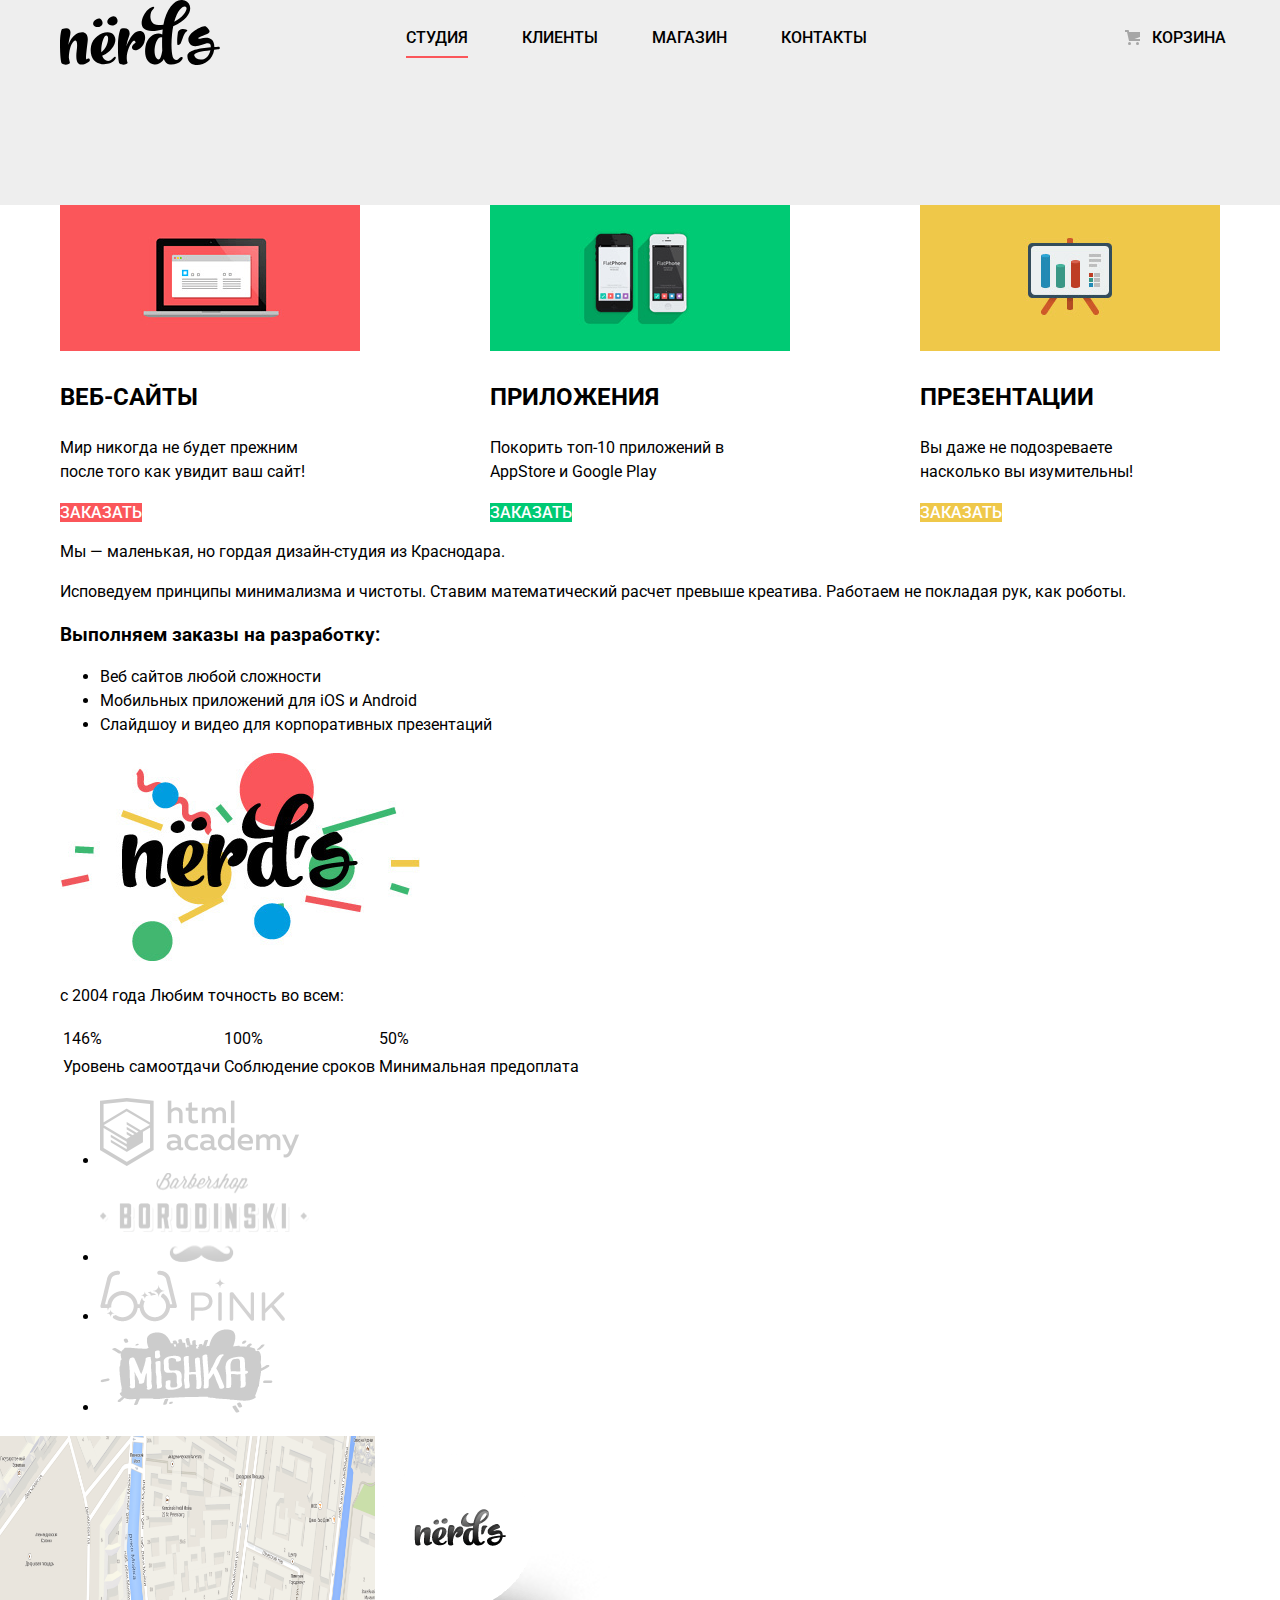
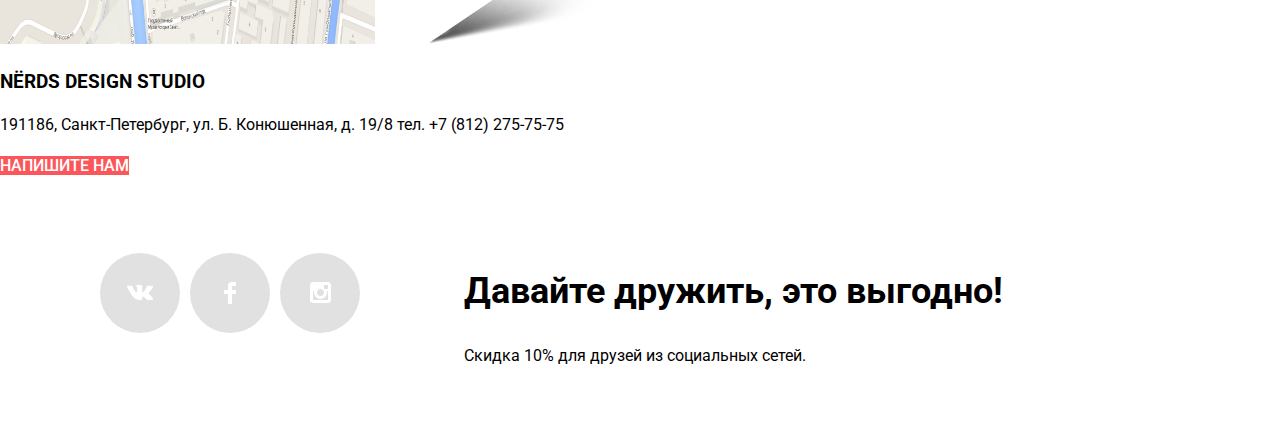
==== index.html @ 27fc9006 "Личный проект: начинаем строить сетку на флексах" ====
<!DOCTYPE html>
<html lang="ru">
  <head>
    <meta charset="utf-8">
    <title>Нёрдс</title>
    <link href="https://fonts.googleapis.com/css?family=Roboto:100,100i,300,300i,400,400i,500,500i,700,700i,900,900i&display=swap&subset=cyrillic" rel="stylesheet">
    <link href="css/style.css" rel="stylesheet" >
  </head>
<body>
  	<header class="main-header">
  		<div class="container">
  		<nav class="main-navigation">
  			<a class="main-header-logo">
  				<img src="img/nerds-logo.svg" width="160" height="65" alt="Дизайн-студия Нёрдс">
  			</a>
  		    <ul class="site-navigation">
  				<li class="menu-item active"><a href="">Студия</a></li>
  				<li class="menu-item"><a href="">Клиенты</a></li>
  				<li class="menu-item"><a href="catalog.html">Магазин</a></li>
  				<li class="menu-item"><a href="">Контакты</a></li>
  			</ul>
  			<ul class="user-navigation">
  				<li>
  					<a class="basket-button" href="">Корзина</a>
  				</li>
  			</ul>
   		</nav>
   	</div>
   		<h1 class="visually-hidden">Дизайн-студия Нёрдс</h1>
   		<div class="container">
  		<section class="slider">
        <h2 class="visually-hidden">Превью продуктов компании</h2>
        <input class="visually-hidden" type="radio" id="product-1" name="toggle" checked>
        <input class="visually-hidden" type="radio" id="product-2" name="toggle">
        <input class="visually-hidden" type="radio" id="product-3" name="toggle">
        <div class="slider-controls">
          <label class="slider-controls-item slider-controls-item--1" for="product-1">Первый</label>
          <label class="slider-controls-item slider-controls-item--2" for="product-2">Второй</label>
          <label class="slider-controls-item slider-controls-item--3" for="product-3">Третий</label>
  		<ul class="slider-list">
   			<li class="slider-item">
   				<h3>Долго, дорого,<br>скрупулезно.</h3>
   				<p>Математически выверенный дизайн<br>для вашего сайта или мобильного приложения.</p>
   				<a class="button-slider" href="#">Узнать больше</a>
   			</li>
   			<li class="slider-item">
   				<h3>Любим математику как никто другой</h3>
   				<p>Никакого креатива, только математические формули для расчета идеальных пропорций.</p>
   				<a class="button-slider" href="#">Узнать больше</a>
   			</li>
   			<li class="slider-item">
   				<h3>Только ночь,<br>только хардкор</h3>
   				<p>Работать днем, как все? Мы против этого.<br> Ближе к полуночи работа только начинается.</p>
   				<a class="button-slider" href="#">Узнать больше</a>
   			</li>
   		</ul>
   	</div>
   </section>
</div>
  	</header>
  	<main>
  	<div class="container">	
    <section class="product">
    	<h2 class="visually-hidden"> Список товаров</h2>
    <ul class="product-list">
          <li class="product">
          	<a href="">
                <img src="img/illustration-1.png" width="300" height="146" alt="Веб-Сайты">
            </a>
            <h3>Веб-Сайты</h3>
            <p>Мир никогда не будет прежним<br>после того как увидит ваш сайт!</p>
   			<a class="button web-site" href="#">Заказать</a>
          </li>
             <li class="product">
             <a href="">
                <img src="img/illustration-2.png" width="300" height="146" alt="Приложения">
            </a>
            <h3>Приложения</h3>
            <p>Покорить топ-10 приложений в<br>AppStore и Google Play</p>
   			<a class="button app" href="#">Заказать</a>
          </li>
          <li class="product">
          	<a href="">
                <img src="img/illustration-3.png" width="300" height="146" alt="Презентации">
            </a>
            <h3>Презентации</h3>
            <p>Вы даже не подозреваете<br>насколько вы изумительны!</p>
   			<a class="button presentation" href="#">Заказать</a>
          </li>
      </ul>
    </section>
</div>
    <div class="container">
    <section>
    	<h2 class="visually-hidden">Информация про фирму</h2>
    		<p>Мы — маленькая, но гордая дизайн-студия из Краснодара.</p>
    		<p>Исповедуем принципы минимализма и чистоты. Ставим математический расчет превыше креатива. Работаем не покладая рук, как роботы.</p>
            <h3>Выполняем заказы на разработку:</h3>
            <ul>
            	<li>Веб сайтов любой сложности</li>
            	<li>Мобильных приложений для iOS и Android</li>
            	<li>Слайдшоу и видео для корпоративных презентаций</li>
            </ul>
    		<img src="img/nerds-illustration.jpg" width="360" height="208" alt="nerds-illustration">
    		<p>с 2004 года Любим точность во всем:</p>
    		<table>
    			<tr>
    				<td>146%</td>
    				<td>100%</td>
    				<td>50%</td>
    			</tr>
    			<tr>
    				<td>Уровень самоотдачи</td>
    				<td>Соблюдение  сроков</td>
    				<td>Минимальная предоплата</td>
    			</tr>
    		</table>
    </section>
</div>
<div class="container">
    <section>
    	<h2 class="visually-hidden">Партнеры</h2>
    	<ul>
    		<li><img src="img/logo-1.png" width="199" height="68" alt="htmlacademy"></li>
    		<li><img src="img/logo-2.png" width="209" height="90" alt="borodinski"></li>
    		<li><img src="img/logo-3.png" width="185" height="52" alt="pink"></li>
    		<li><img src="img/logo-4.png" width="173" height="84" alt="mishka"></li>
    	</ul>
    </section>
</div>
<div>
    <section>
    	<h2 class="visually-hidden">Адрес расположения фирмы</h2>
    	<img src="img/map.png" width="375" height="208" alt="map">
    	<span><img src="img/map-marker.png" width="231" height="190" alt="map-marker"></span>
   			<h3>NЁRDS DESIGN STUDIO</h3>
   			<p class="contacts">
   			191186, Санкт-Петербург,  ул. Б. Конюшенная, д. 19/8  
   			тел. +7 (812) 275-75-75
   		</p>
   		<a class="button" href="#">Напишите нам</a>
    </section>
    </div>	
  </main>
  	<footer class="main-footer container">
  		<div class="footer-social">
        <ul>
          <li><a class="social-button" href="#"><span class="visually-hidden">Наша група ВК</span>
          	<svg xmlns="http://www.w3.org/2000/svg" width="26" height="15" viewBox="0 0 26 15"><path fill="#FFF" d="M16.138 11.51c.956-.309 2.18 2.04 3.483 2.939.978.681 1.727.534 1.727.534l3.473-.05s1.815-.112.957-1.554c-.071-.12-.503-1.069-2.585-3.022-2.177-2.043-1.882-1.712.739-5.244 1.597-2.153 2.236-3.468 2.036-4.028-.192-.539-1.365-.399-1.365-.399L20.69.713c-.381.001-.704.119-.851.515-.003.004-.621 1.666-1.445 3.079-1.741 2.989-2.436 3.148-2.724 2.961-.661-.433-.494-1.737-.494-2.664 0-2.897.432-4.105-.846-4.417-.427-.104-.739-.172-1.828-.182-1.392-.021-2.574 0-3.244.329-.445.223-.786.712-.579.74.26.035.843.16 1.155.586.401.552.389 1.789.389 1.789s.229 3.411-.54 3.834c-.528.29-1.25-.302-2.803-3.016-.793-1.388-1.392-2.922-1.392-2.922s-.116-.285-.326-.441c-.25-.185-.6-.244-.6-.244L.848.684S.29.7.085.946c-.182.218-.015.668-.015.668s2.909 6.881 6.203 10.347c3.02 3.182 6.452 2.971 6.452 2.971h1.555s.469-.054.709-.312c.224-.24.214-.691.214-.691s-.031-2.109.935-2.419z"/></svg>
          </a></li>
          <li><a class="social-button" href="#"><span class="visually-hidden">Наша група Facebook</span>
          	<svg xmlns="http://www.w3.org/2000/svg" width="12" height="22" viewBox="0 0 12 22"><path fill="#FFF" d="M12 4V0H8a4 4 0 0 0-4 4v4H0v4h4v10h4V12h4V8H8V4h4z"/></svg>
          </a></li>
          <li><a class="social-button" href="#"><span class="visually-hidden">Наш Инстаграм</span>
          	<svg xmlns="http://www.w3.org/2000/svg" width="21" height="21" viewBox="0 0 21 21"><path fill="#FFF" d="M18 0H3C1.35 0 0 1.35 0 3v15c0 1.65 1.35 3 3 3h15c1.65 0 3-1.35 3-3V3c0-1.65-1.35-3-3-3zm-7.5 7c1.93 0 3.5 1.57 3.5 3.5S12.43 14 10.5 14 7 12.43 7 10.5 8.57 7 10.5 7zM18 18H3V9h1.181A6.504 6.504 0 0 0 4 10.5a6.5 6.5 0 1 0 13 0 6.45 6.45 0 0 0-.181-1.5H18v9zm0-11h-4V3h4v4z"/></svg>
          </a></li>
        </ul>
    </div>
      <div class="social-text">
      <p class="footer-slogan">Давайте дружить, это выгодно!</p>
      <p class="footer-discount">Скидка 10% для друзей из социальных сетей.</p>
  </div>
    </footer>
    <section class="modal">
   		<h2>Напишите нам</h2>
   		<form action="https://echo.htmlacademy.ru" method="post"> 
   			<p>
   		  <label for="user-name">Ваше Имя:</label>
          <input id="user-name" type="text" name="Имя" placeholder="Имя и Фамилия">
   			</p>
   			<p>
   		  <label for="user-email">Ваш e-mail:</label>
          <input id="user-email" type="email" name="email" placeholder="email@example.com">
   			</p>
   			<p>
   			<label for="message">Текст письма:</label>
          <textarea  rows="4" cols="40" id="message" name="message" placeholder="В свободной форме"></textarea>
   			</p>
   			<button class="button" type="submit">Отправить</button>
   		</form>
   	</section>
  </body>
</html>
---- css/style.css ----
body {
	margin: 0;
	padding: 0;

	font-family: 'Roboto',Arial, sans-serif;
	font-size: 16px;
	line-height: 24px;
	font-weight: 400;
	color: #000000;

	background-color: #ffffff;
}

a {
	text-decoration: none;
}
.container {
	width: 1160px;
	margin: 0 auto;
	box-sizing: border-box;
}
.visually-hidden {
	position: absolute;
	width: 1px;
	height: 1px;
	clip: rect(0, 0, 0, 0);
}
.main-header {
	font-size: 16px;
	line-height: 30px;
	color: #000000;
	background-color: #eeeeee;
}
.slider {
	position: relative;

	background-color: #eeeeee;
}
.slider-list {
	margin: 0;
	padding: 0;

	list-style: none;
}
.slider-item {
	display: none;
	padding: 78px 0 80px 0;
}
.slider-item:nth-child(1) {
  background-image: url("../img/slide1.png");
  background-repeat: no-repeat;
  background-position: 93% 18px;
}

.slider-item:nth-child(2) {
  background-image: url("../img/slide2.png");
  background-repeat: no-repeat;
  background-position: 100% 0;
}

.slider-item:nth-child(3) {
  background-image: url("../img/slide3.png");
  background-repeat: no-repeat;
  background-position: 100% 20px;
}
#product-1:checked ~ .slider-list .slider-item:nth-child(1) {
  display: block;
}

#product-2:checked ~ .slider-list .slider-item:nth-child(2) {
  display: block;
}

#product-3:checked ~ .slider-list .slider-item:nth-child(3) {
  display: block;
}

#product-1:checked ~ .slider-controls .slider-controls-item--1::before,
#product-2:checked ~ .slider-controls .slider-controls-item--2::before,
#product-3:checked ~ .slider-controls .slider-controls-item--3::before {
  content: "";
  position: absolute;
  left: 50%;
  top: 50%;
  z-index: 2;
  width: 4px;
  height: 4px;
  margin: -4px;
  background-color: inherit;
  border: 2px solid #c1c1c1;
  border-radius: 50%;
}
.slider-item h3 {
	max-width: 600px;
	margin: 0;
	margin-bottom: 27px;

	font-size: 55px;
	line-height: 55px;
	font-weight: 500;
}
.slider-item p {
	max-width: 430px;
	margin: 0;
	margin-bottom: 38px;
}


.main-header-logo img:hover {
  opacity: 0.7;
}
.main-header-logo img:active {
  opacity: 0.5;
}


.main-navigation {
	display: flex;
	justify-content: space-between;
	align-items: center;
	font-size: 16px;
	line-height: 30px;
	width: 1166px;
	color: #000000;
}
.menu-item {
	display: inline-block;
	position: relative;
    margin-right: 50px;
}

.active::before {
  content: "";
  position: absolute;
  background: #fb565a;
  height: 2px;
  width: 100%;
  bottom: -5px;
}

.site-navigation,
.user-navigation {
	margin: 0;
	padding: 0;
	list-style: none;
}
.site-navigation a,
.user-navigation a {
	font-weight: 500;
	text-transform: uppercase;
	color: #000000;
}
.site-navigation a:hover,
.user-navigation a:hover {
	font-weight: 500;
	color: #fb565a;
}
.site-navigation a:active,
.user-navigation a:active {
	color: #bdbdbd;
}
.site-navigation a:focus,
.user-navigation a:focus {
	font-weight: 500;
	color: #bdbdbd;
}
.product-list {
	list-style: none;
}
.product h3 {
	font-size: 24px;
	line-height: 30px;
	text-transform: uppercase;
}
.button {
	font-size: 16px;
	line-height: 18px;
	font-weight: 500;
	text-align: center;
	color: #ffffff;
	vertical-align: middle;
	text-transform: uppercase;

	background-color: #fb565a;
	border: none;
}
.button-slider {
	display: block;
	width: 240px;
	padding: 13px 0;

	font-size: 16px;
	line-height: 18px;
	color: #ffffff;
	text-transform: uppercase;
	text-align: center;
	text-decoration: none;

	background-color: #fb565a;
	border-radius: 3px;
	border: none;
}
.button-slider:hover,
.button-slider:focus {
	background-color: #e74246;
}
.button-slider:active {
	color: rgba(255, 255, 0.3);

	background-color: #d7373b;
	box-shadow: 0 3px rgba(0 , 0, 0, 0.1) inset;
}
.slider-controls {
	position: absolute;
	left: 50%;
	bottom: 104px;
	z-index: 100;

	width: 160px;
	height: 18px;

	text-align: center;
	font-size: 0;
	transform: translateX(-50%);
}
.slider-controls i {
	position: relative;

	display: inline-block;
	width: 18px;
	height: 18px;
	padding: 8px;

	border-radius: 50%;
	cursor: pointer;

}
.slider-controls i::after {
	content: "";
	position: absolute;
	top: 8px;
	left: 8px;
	z-index: 1;

	width: 18px;
	height: 18px;

	background: #ffffff;

	border-radius: 50%;
}
.slider-controls .active-1::before {
	content: "";

	position: absolute;
	left: 50%;
	top: 50%;
	z-index: 2;

	width: 4px;
	height: 4px;
	margin: -4px;

	background-color: inherit;
	border: 2px solid #c1c1c1;
	border-radius: 50%;
}
.app {
	background-color: #00ca74;
}
.presentation {
	background-color: #efc84a;
}
.web-site:hover {
	background-color: #e74246;
}
.app:hover {
	background-color: #00bc6c;
}
.presentation:hover {
	background-color: #eab534;
}
.web-site:active {
	color: #df6b6d;
	background-color: #d7373b;
}
.app:active {
	color: #44b77f;
	background-color: #00aa62;
}
.presentation:active {
	color: #edc47f;
	background-color: #e5a722;
}

.main-footer {
	background-color: #ffffff;
}
.footer-social ul {
	list-style: none;
}
.footer-slogan {
	font-size: 36px;
	line-height: 36px;
	font-weight: 700;
}
.footer-discount {
	font-size: 16px;
	line-height: 22px;
	font-weight: 400;
}
.modal {
	display: none;
}
.shop-patterns {
	font-size: 55px;
	line-height: 55px;
	font-weight: 500;
	padding-top: 80px;
	padding-bottom: 115px;
	margin: 0;
	text-align: center;
	background-color: #eeeeee;
}
.show {
	font-size: 16px;
	line-height: 18px;
	font-weight: 500;
	text-align: center;
	color: #000000;
	vertical-align: middle;
	text-transform: uppercase;
	outline: none;

	background-color: #eeeeee;
	border: none;
}
.show:hover {
	background-color: #dfdfdf;
}
.show:active {
	color: #b2b2b2;
	background-color: #d5d5d5;
}
.catalog-columns fieldset {
	border:none;
}
.filter-product legend {
	font-size: 16px;
	line-height: 20px;
	font-weight: 400;
}
.catalog-columns ul {
	list-style: none;
}
.filter-item legend  {
	font-size: 18px;
	line-height: 30px;
	font-weight: 700;
	text-transform: uppercase;
}

.form-label {
	color: #283136;
}

.filter-input:disabled + label {
	color: #e9eaea;

	opacity: 2;
}
.filter-item {
	margin: 0;
	padding: 0;

	border: none;
}
.range-filter {
	width: 260px;
	margin-top: 49px;
}
.range-controls {
	position: relative;

	height: 41px;
	margin-bottom: 15px;
	padding-top: 39px;
	padding-right: 20px;
	padding-left: 20px;

	background-color: #f1f1f1;

	border-radius: 5px;
}
.range-controls .scale {
	height: 2px;

	background: #d7dcde;
}
.range-controls .bar {
	width: 70%;
	height: 2px;

	background: #00ca74;
}
.range-controls .toggle {
	position: absolute;
	top: 31px;
	left: 0;

	width: 4px;
	height: 4px;
	padding: 0;

	border: 8px solid #ffffff;
	background-color: #ababab;
	box-shadow: 0 2px 1px 0 #cfcfcf;
	border-radius: 50%;
	cursor: pointer;
}
.range-controls .toggle-min {
	left: 18px;
}
.range-controls .toggle-max {
	left: 160px;
}

.price-controls label {
	display: inline-block;
	width: 50%;
	font-size: 16px;
	text-transform: uppercase;
}
.price-controls input {
	width: 60px;
	padding: 8px 10px;
	margin-left: 10px;

	font-family: Roboto, Arial, sans-serif;
	font-size: 16px;
	text-align: center;
	color: #283136;

	border: none;
	border-radius: 5px;
	background: #f1f1f1;
}
.max-price {
	text-align: right;
}
.catalog-list {
	list-style: none;
}
.catalog-item h3 {
	font-size: 18px;
	line-height: 30px;
	font-weight: 700;
	text-transform: uppercase;
}
.catalog-item p {
	font-size: 16px;
	line-height: 18px;
	color: #666666;
	font-weight: 400;
}
.catalog-item-link {
	color: #000000;
}
.catalog-item-link:hover {
	color: #fb565a;
}
.catalog-item-link:active {
	color: #cacaca;
}
.filter-label {
	font-size: 16px;
	line-height: 22px;
	font-weight: 400;
}



.main-header {
	padding-bottom: 130px;
}

.product-list  {
	display: flex;
	justify-content: space-between;
	margin: 0;
	padding: 0;
	list-style: none;
}
.main-footer {
	display: flex;
	padding: 60px 0;
}
.social-text {
	width: 555px;
	margin: 0;
}
.social-button {
	display: flex;
	align-items: center;
	justify-content: center;
	width: 80px;
	height: 80px;

	background-color: #e1e1e1;
	border-radius: 50%;
}
.social-button:hover {
	background-color: #e74246;
}
.social-button:active path{
	fill: #e37376;

	background-color: #d7373b;
}
.footer-social {
	width: 265px;
	margin:0;
	margin-right: 139px;
}
.footer-social ul {
	display: flex;
	flex-wrap: wrap;
	justify-content: space-between;
	width: 260px;
	height: 80px;
    list-style: none;
}

.catalog {
	width: 775px;
	margin-left: auto;

}

.catalog-columns {
	display: flex;
	justify-content: space-between;
}

.catalog-item {
   width:368px;
   margin-bottom: 20px;
   margin-right: 20px;
}

.catalog-list {
	display: flex;
	flex-wrap: wrap;
	padding: 0;
	margin: 0;

	list-style: none;
}
.catalog-item:nth-child(2n) {
	margin-right: 0;
}
.pagination-list {
	display: flex;
	padding: 0;
	margin: 0;
	margin-bottom: 25px;

	list-style: none;
}
.sort {
	display: flex;
	padding: 0;
	margin: 0;
	
	list-style: none;
}
.user-navigation .basket-button {
	position: relative;
	padding-left: 50px;
}
.basket-button::before {
	content: "";

	position: absolute;
	top: 2px;
    left: 23px;

	width: 15px;
	height: 15px;

	background-image: url('../img/cart-icon.svg');
	background-repeat: no-repeat;
	background-position: 0 0;
}
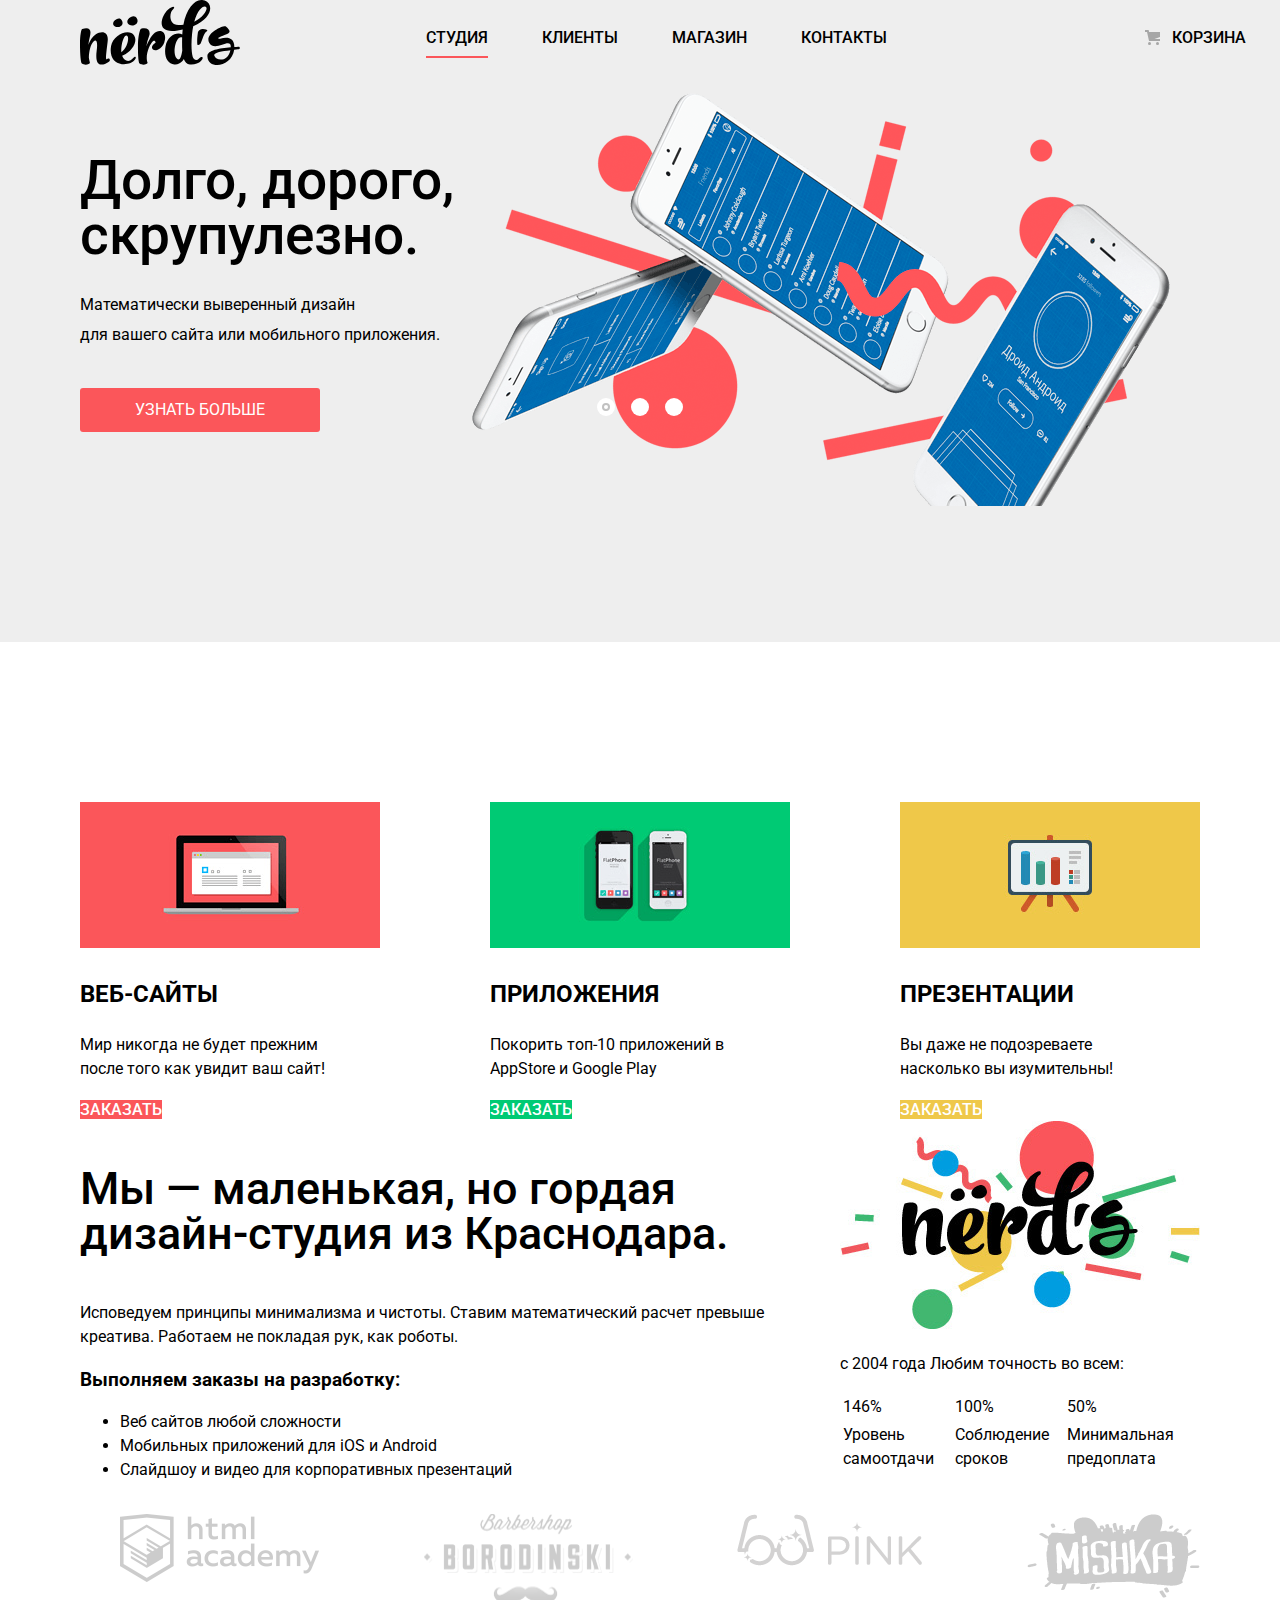
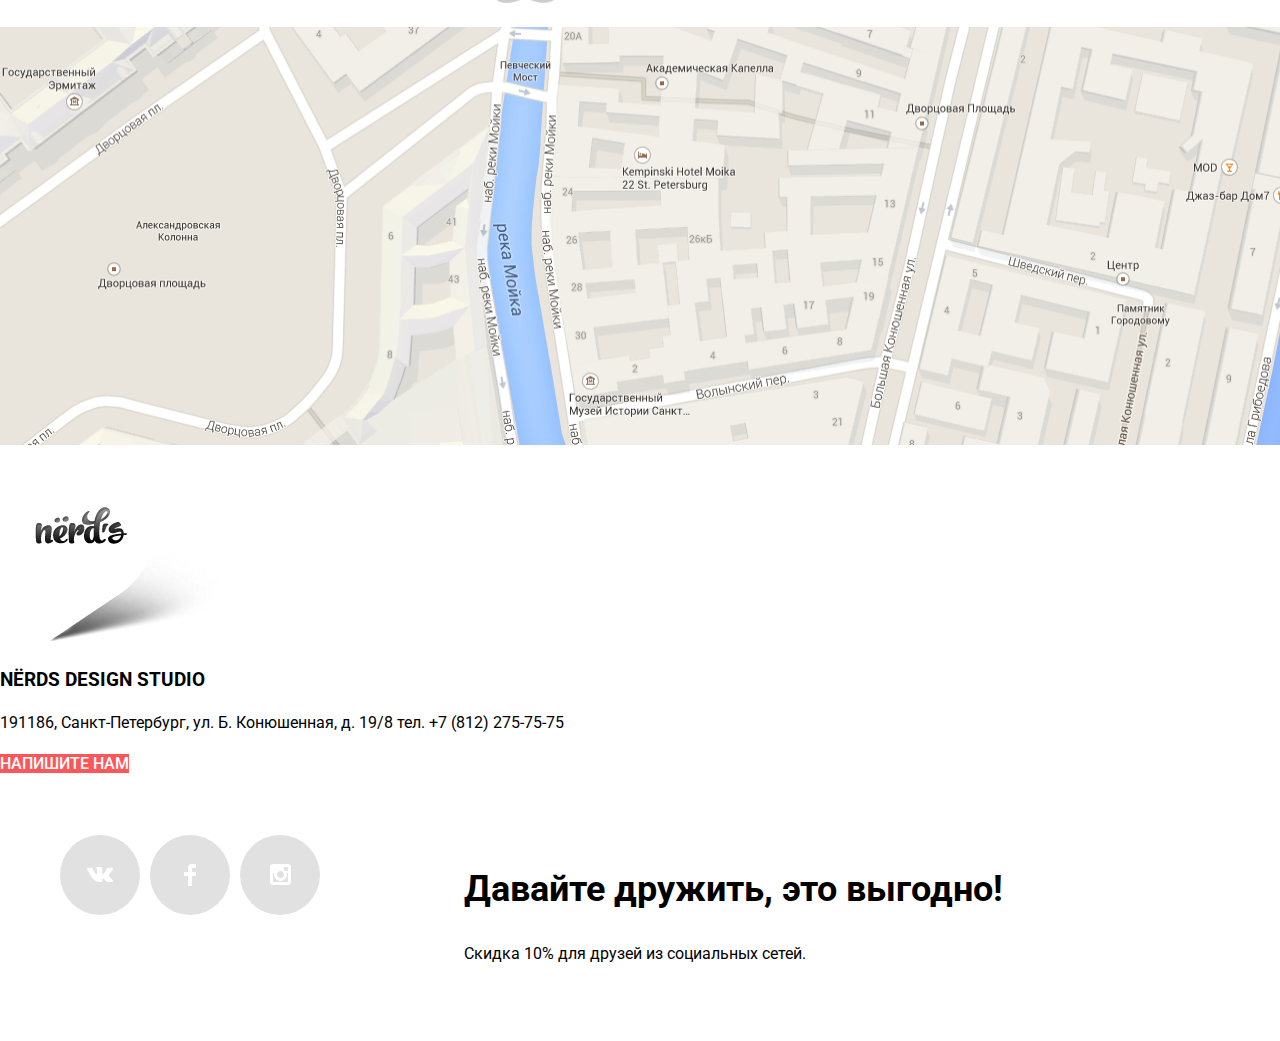
==== commit 5565cdaa: "Декоративные элементы" ====
--- a/index.html
+++ b/index.html
@@ -27,8 +27,10 @@
    		</nav>
    	</div>
    		<h1 class="visually-hidden">Дизайн-студия Нёрдс</h1>
+   	<section class="slider">
+
    		<div class="container">
-  		<section class="slider">
+   			
         <h2 class="visually-hidden">Превью продуктов компании</h2>
         <input class="visually-hidden" type="radio" id="product-1" name="toggle" checked>
         <input class="visually-hidden" type="radio" id="product-2" name="toggle">
@@ -37,6 +39,7 @@
           <label class="slider-controls-item slider-controls-item--1" for="product-1">Первый</label>
           <label class="slider-controls-item slider-controls-item--2" for="product-2">Второй</label>
           <label class="slider-controls-item slider-controls-item--3" for="product-3">Третий</label>
+      </div>
   		<ul class="slider-list">
    			<li class="slider-item">
    				<h3>Долго, дорого,<br>скрупулезно.</h3>
@@ -54,9 +57,8 @@
    				<a class="button-slider" href="#">Узнать больше</a>
    			</li>
    		</ul>
-   	</div>
-   </section>
-</div>
+   </div>
+</section>
   	</header>
   	<main>
   	<div class="container">	
@@ -69,7 +71,7 @@
             </a>
             <h3>Веб-Сайты</h3>
             <p>Мир никогда не будет прежним<br>после того как увидит ваш сайт!</p>
-   			<a class="button web-site" href="#">Заказать</a>
+   			<a class="button web-site " href="#">Заказать</a>
           </li>
              <li class="product">
              <a href="">
@@ -77,7 +79,7 @@
             </a>
             <h3>Приложения</h3>
             <p>Покорить топ-10 приложений в<br>AppStore и Google Play</p>
-   			<a class="button app" href="#">Заказать</a>
+   			<a class="button app " href="#">Заказать</a>
           </li>
           <li class="product">
           	<a href="">
@@ -91,16 +93,20 @@
     </section>
 </div>
     <div class="container">
-    <section>
+      <div class="information-company">
+    	<div class="information">
+      <section>
     	<h2 class="visually-hidden">Информация про фирму</h2>
-    		<p>Мы — маленькая, но гордая дизайн-студия из Краснодара.</p>
-    		<p>Исповедуем принципы минимализма и чистоты. Ставим математический расчет превыше креатива. Работаем не покладая рук, как роботы.</p>
+    		<p class="tagline">Мы — маленькая, но гордая дизайн-студия из Краснодара.</p>
+    		<p class="tasks">Исповедуем принципы минимализма и чистоты. Ставим математический расчет превыше креатива. Работаем не покладая рук, как роботы.</p>
             <h3>Выполняем заказы на разработку:</h3>
             <ul>
             	<li>Веб сайтов любой сложности</li>
             	<li>Мобильных приложений для iOS и Android</li>
             	<li>Слайдшоу и видео для корпоративных презентаций</li>
             </ul>
+        </div>
+        <div class="statistics">
     		<img src="img/nerds-illustration.jpg" width="360" height="208" alt="nerds-illustration">
     		<p>с 2004 года Любим точность во всем:</p>
     		<table>
@@ -115,12 +121,14 @@
     				<td>Минимальная предоплата</td>
     			</tr>
     		</table>
+    	</div>
     </section>
+</div>
 </div>
 <div class="container">
     <section>
     	<h2 class="visually-hidden">Партнеры</h2>
-    	<ul>
+    	<ul class="partners">
     		<li><img src="img/logo-1.png" width="199" height="68" alt="htmlacademy"></li>
     		<li><img src="img/logo-2.png" width="209" height="90" alt="borodinski"></li>
     		<li><img src="img/logo-3.png" width="185" height="52" alt="pink"></li>
@@ -131,7 +139,7 @@
 <div>
     <section>
     	<h2 class="visually-hidden">Адрес расположения фирмы</h2>
-    	<img src="img/map.png" width="375" height="208" alt="map">
+    	<img src="img/map.png" width="1440" height="418" alt="map">
     	<span><img src="img/map-marker.png" width="231" height="190" alt="map-marker"></span>
    			<h3>NЁRDS DESIGN STUDIO</h3>
    			<p class="contacts">
--- a/css/style.css
+++ b/css/style.css
@@ -2,6 +2,7 @@
 body {
 	margin: 0;
 	padding: 0;
+	min-width: 1200px;
 
 	font-family: 'Roboto',Arial, sans-serif;
 	font-size: 16px;
@@ -18,6 +19,7 @@
 .container {
 	width: 1160px;
 	margin: 0 auto;
+	padding: 0 20px;
 	box-sizing: border-box;
 }
 .visually-hidden {
@@ -39,8 +41,7 @@
 }
 .slider-list {
 	margin: 0;
-	padding: 0;
-
+	padding:0;
 	list-style: none;
 }
 .slider-item {
@@ -105,7 +106,45 @@
 	margin: 0;
 	margin-bottom: 38px;
 }
-
+.slider-controls {
+	position: absolute;
+	left: 50%;
+	bottom: 104px;
+	z-index: 100;
+
+	width: 160px;
+	height: 18px;
+
+	text-align: center;
+	font-size: 0;
+	transform: translateX(-50%);
+}
+.slider-controls label {
+	position: relative;
+
+	display: inline-block;
+	width: 18px;
+	height: 18px;
+	padding: 8px;
+
+	border-radius: 50%;
+	cursor: pointer;
+
+}
+.slider-controls label::after {
+	content: "";
+	position: absolute;
+	top: 8px;
+	left: 8px;
+	z-index: 1;
+
+	width: 18px;
+	height: 18px;
+
+	background: #ffffff;
+
+	border-radius: 50%;
+}
 
 .main-header-logo img:hover {
   opacity: 0.7;
@@ -168,6 +207,9 @@
 .product-list {
 	list-style: none;
 }
+.product {
+	margin-top: 80px;
+}
 .product h3 {
 	font-size: 24px;
 	line-height: 30px;
@@ -211,61 +253,7 @@
 	background-color: #d7373b;
 	box-shadow: 0 3px rgba(0 , 0, 0, 0.1) inset;
 }
-.slider-controls {
-	position: absolute;
-	left: 50%;
-	bottom: 104px;
-	z-index: 100;
-
-	width: 160px;
-	height: 18px;
-
-	text-align: center;
-	font-size: 0;
-	transform: translateX(-50%);
-}
-.slider-controls i {
-	position: relative;
-
-	display: inline-block;
-	width: 18px;
-	height: 18px;
-	padding: 8px;
-
-	border-radius: 50%;
-	cursor: pointer;
-
-}
-.slider-controls i::after {
-	content: "";
-	position: absolute;
-	top: 8px;
-	left: 8px;
-	z-index: 1;
-
-	width: 18px;
-	height: 18px;
-
-	background: #ffffff;
-
-	border-radius: 50%;
-}
-.slider-controls .active-1::before {
-	content: "";
-
-	position: absolute;
-	left: 50%;
-	top: 50%;
-	z-index: 2;
-
-	width: 4px;
-	height: 4px;
-	margin: -4px;
-
-	background-color: inherit;
-	border: 2px solid #c1c1c1;
-	border-radius: 50%;
-}
+
 .app {
 	background-color: #00ca74;
 }
@@ -518,6 +506,7 @@
 
 	background-color: #d7373b;
 }
+
 .footer-social {
 	width: 265px;
 	margin:0;
@@ -529,6 +518,8 @@
 	justify-content: space-between;
 	width: 260px;
 	height: 80px;
+	margin: 0 120px 0 0;
+    padding: 0;
     list-style: none;
 }
 
@@ -593,3 +584,33 @@
 	background-repeat: no-repeat;
 	background-position: 0 0;
 }
+.information-company {
+	display: flex;
+}
+.statistics {
+
+}
+.tagline {
+	font-size: 45px;
+	line-height: 45px;
+	font-weight: 500;
+}
+
+.tasks {
+	font-size: 16px;
+	line-height: 24px;
+	font-weight: 400;
+}
+.partners {
+	display: flex;
+	justify-content: space-between;
+	list-style: none;
+}
+.table {
+	width: 360px;
+	height: 198px;
+	padding-top: 34px;
+	text-align: center;
+
+	background-color: #eeeeee;
+}
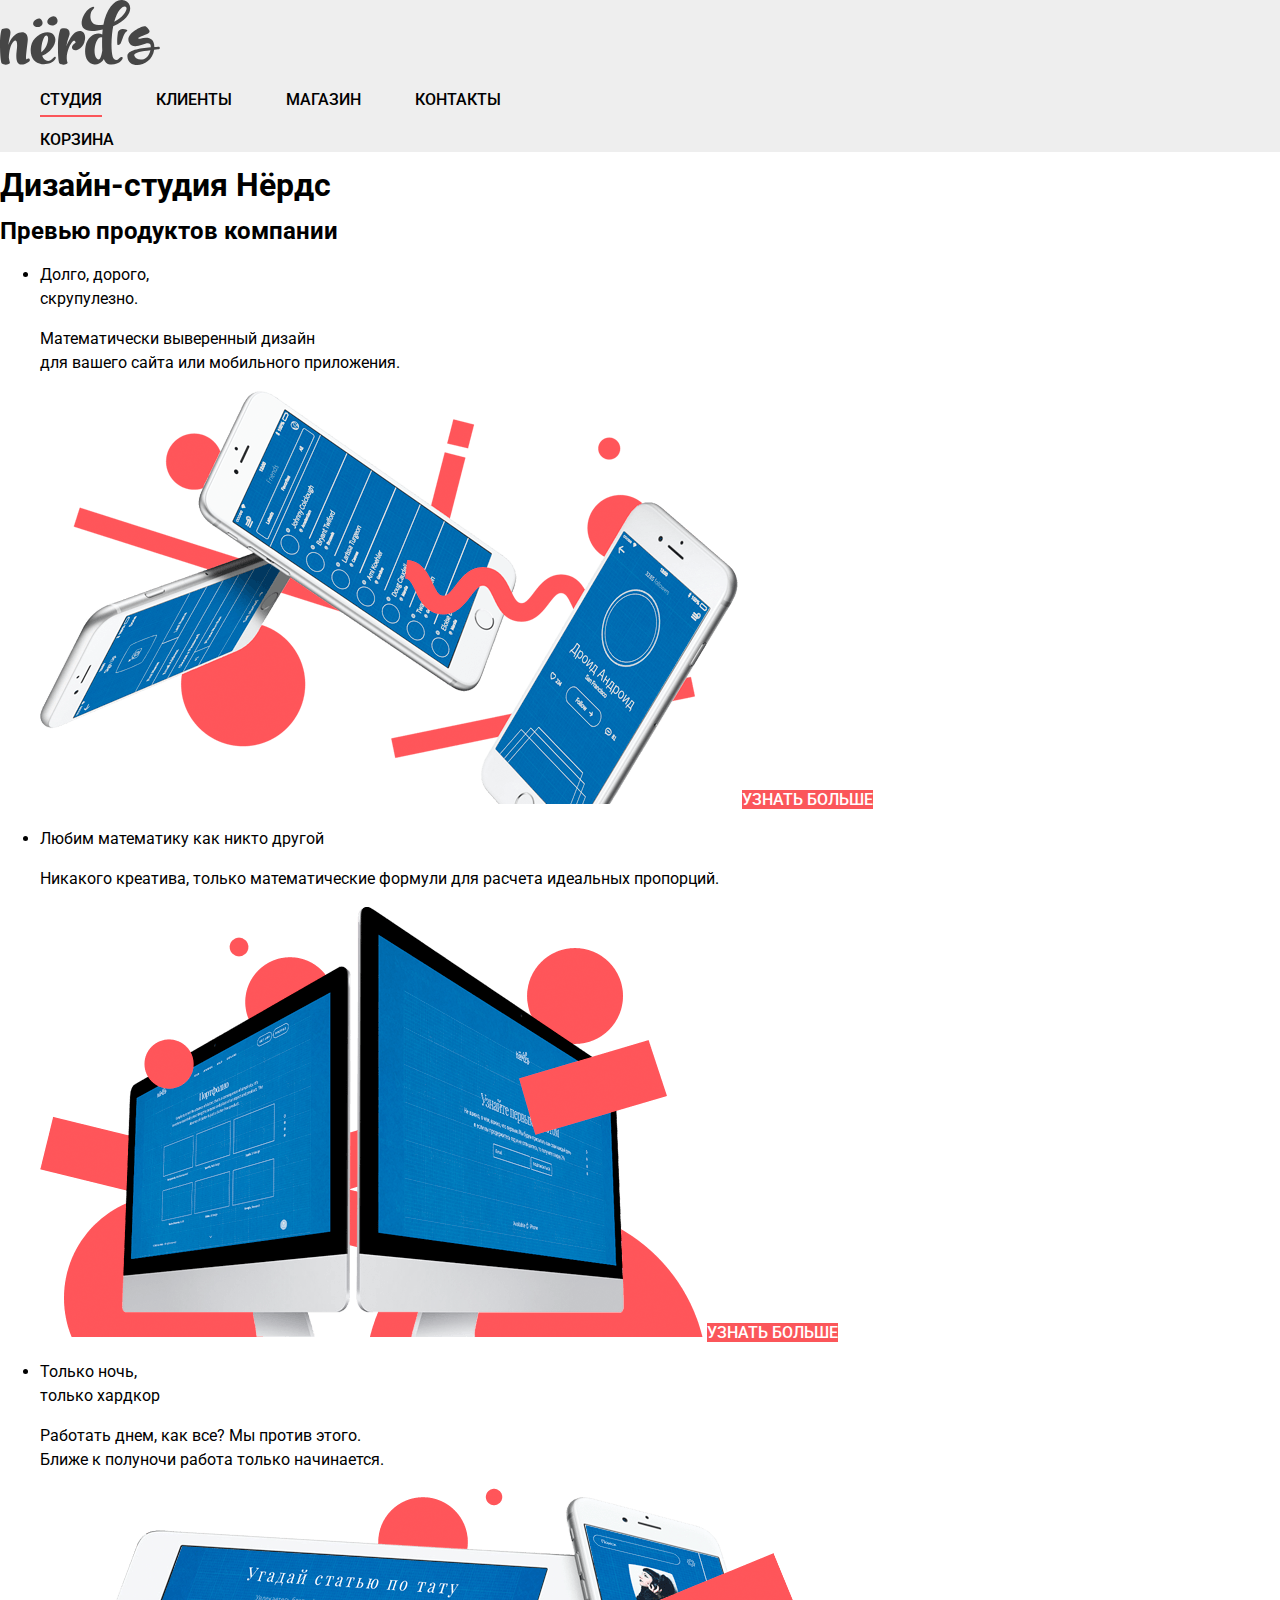
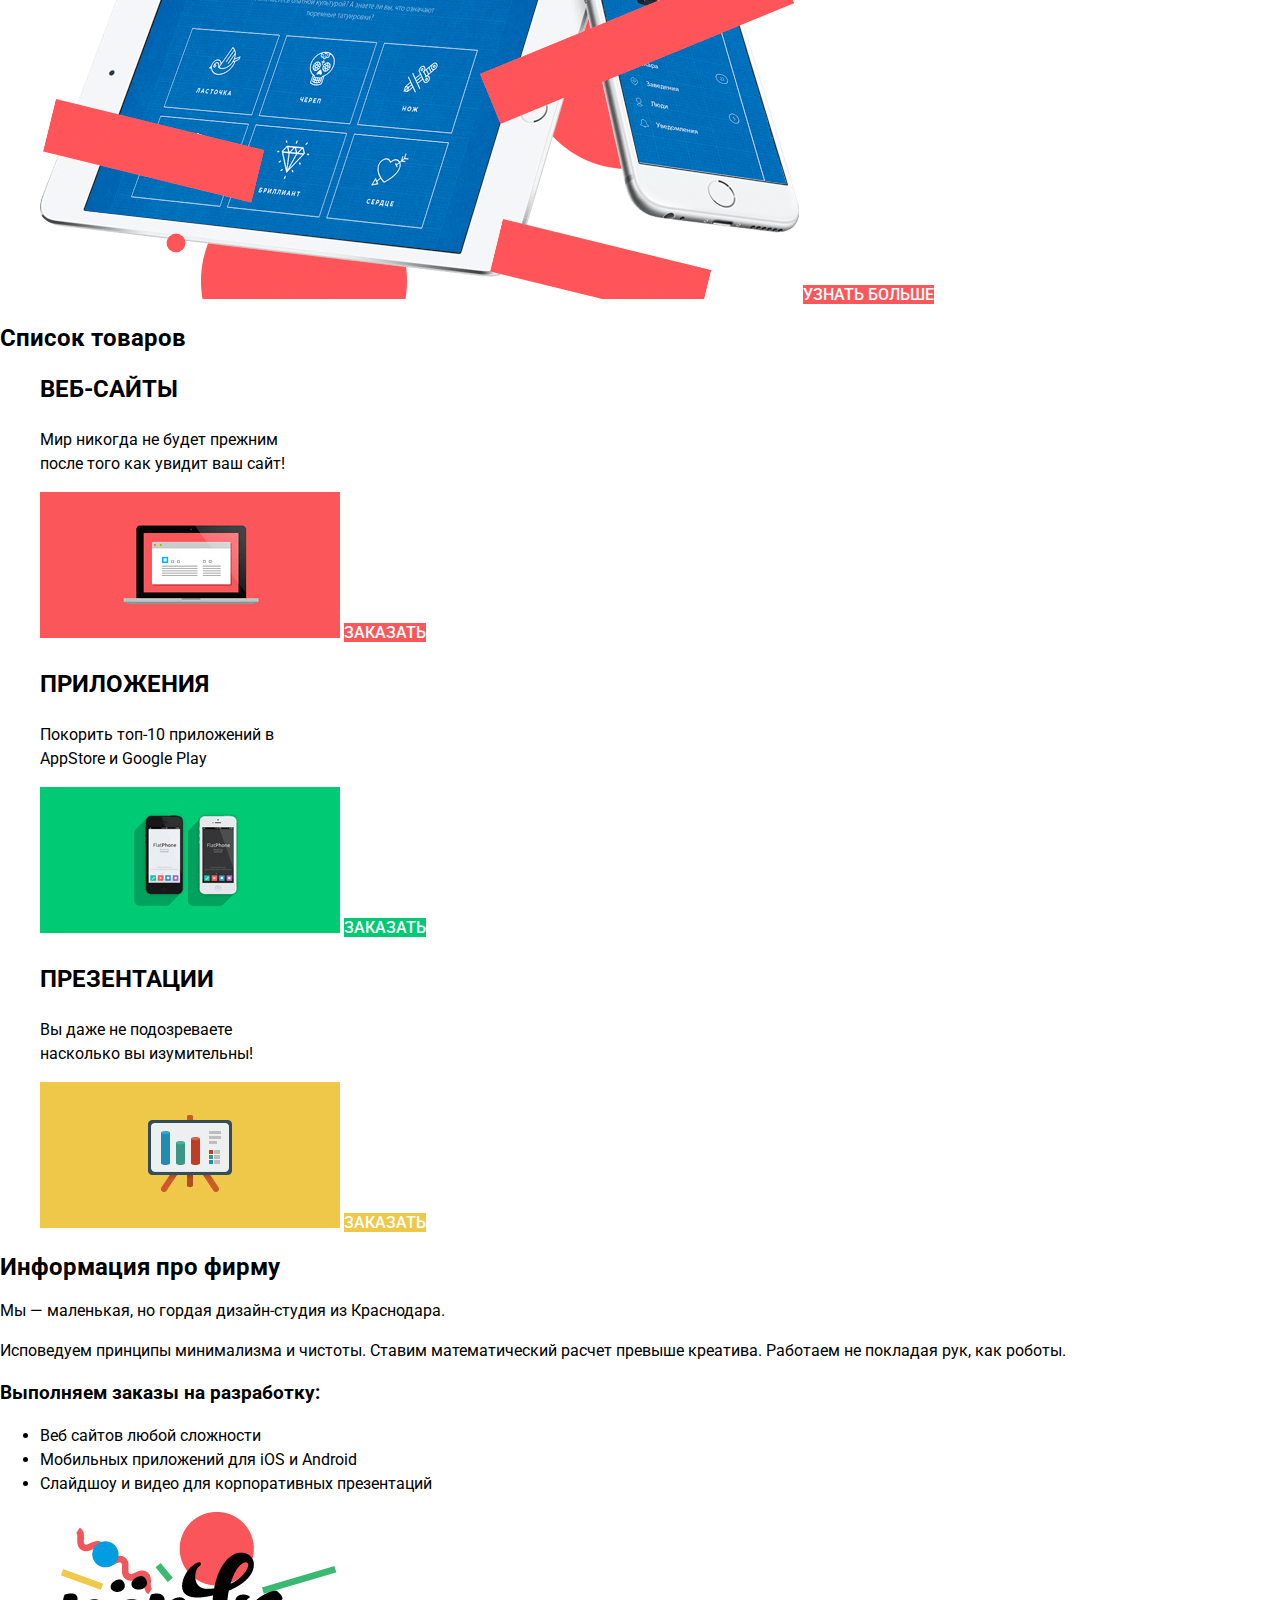
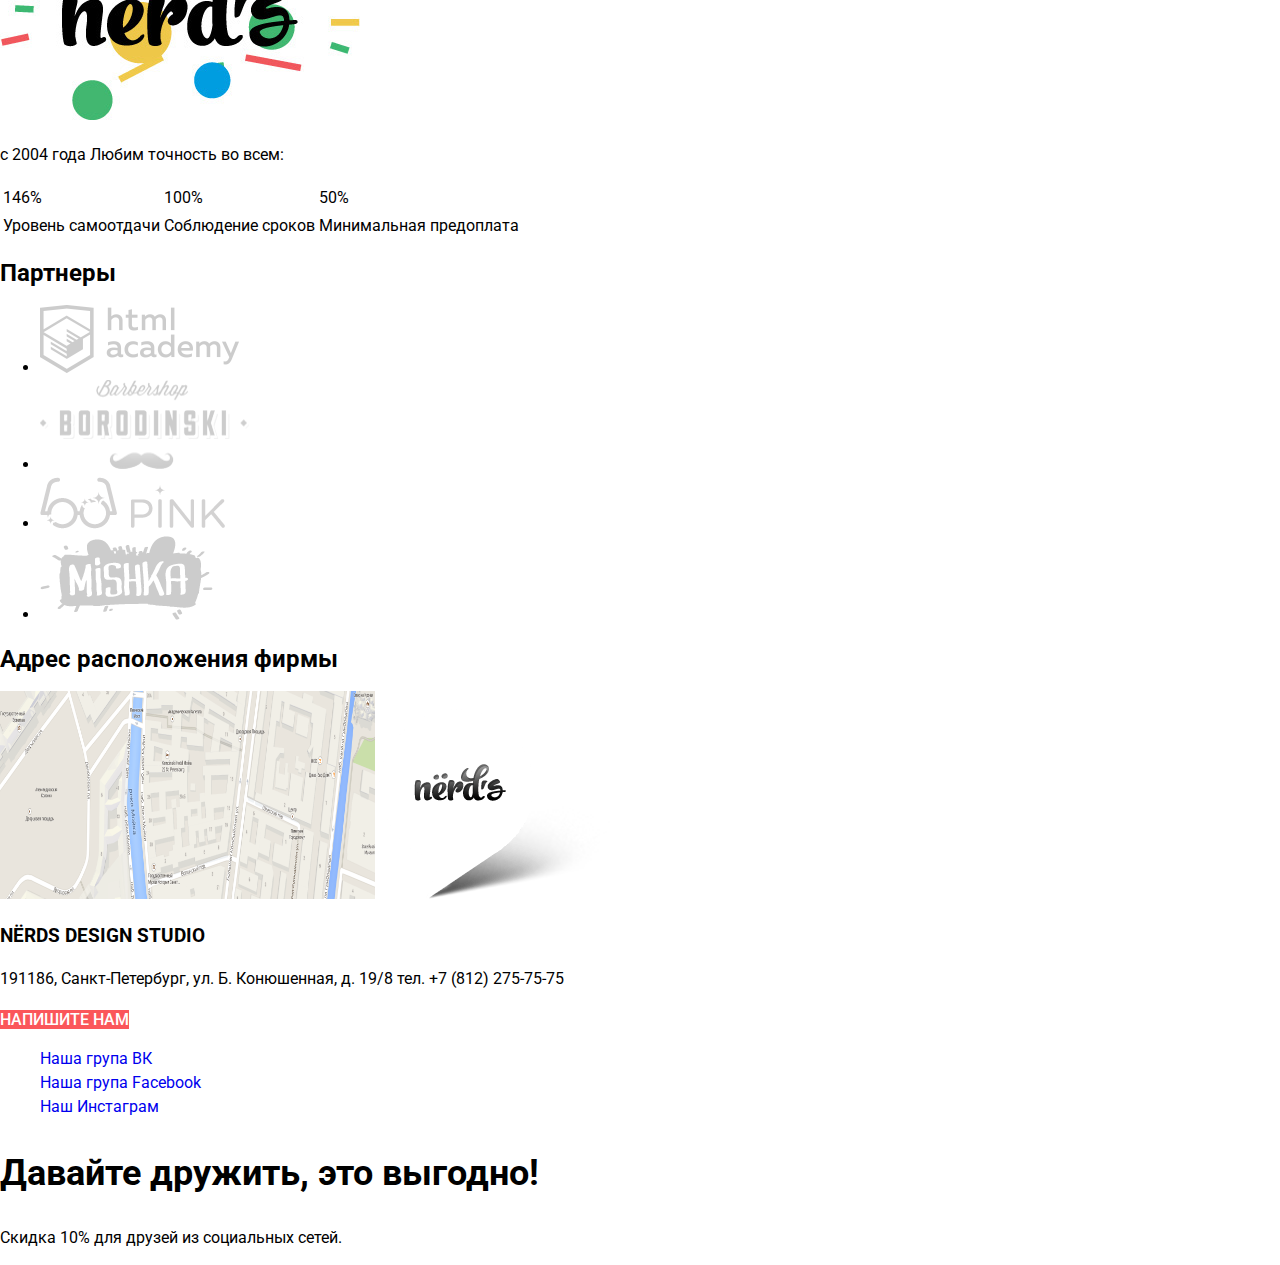
==== commit 325e3ada: "Revert "Личный проект: начинаем строить сетку на флексах"" ====
--- a/index.html
+++ b/index.html
@@ -8,11 +8,10 @@
   </head>
 <body>
   	<header class="main-header">
-  		<div class="container">
-  		<nav class="main-navigation">
-  			<a class="main-header-logo">
+  		<a class="main-header-logo">
   				<img src="img/nerds-logo.svg" width="160" height="65" alt="Дизайн-студия Нёрдс">
   			</a>
+  		<nav class="main-navigation">
   		    <ul class="site-navigation">
   				<li class="menu-item active"><a href="">Студия</a></li>
   				<li class="menu-item"><a href="">Клиенты</a></li>
@@ -25,88 +24,71 @@
   				</li>
   			</ul>
    		</nav>
-   	</div>
-   		<h1 class="visually-hidden">Дизайн-студия Нёрдс</h1>
-   	<section class="slider">
-
-   		<div class="container">
-   			
-        <h2 class="visually-hidden">Превью продуктов компании</h2>
-        <input class="visually-hidden" type="radio" id="product-1" name="toggle" checked>
-        <input class="visually-hidden" type="radio" id="product-2" name="toggle">
-        <input class="visually-hidden" type="radio" id="product-3" name="toggle">
-        <div class="slider-controls">
-          <label class="slider-controls-item slider-controls-item--1" for="product-1">Первый</label>
-          <label class="slider-controls-item slider-controls-item--2" for="product-2">Второй</label>
-          <label class="slider-controls-item slider-controls-item--3" for="product-3">Третий</label>
-      </div>
-  		<ul class="slider-list">
-   			<li class="slider-item">
-   				<h3>Долго, дорого,<br>скрупулезно.</h3>
+  	</header>
+  	<main>
+  		<h1 class="visually-hidden">Дизайн-студия Нёрдс</h1>
+  		<section>
+  			<h2 class="visually-hidden">Превью продуктов компании</h2>
+  		<ul class="slider">
+   			<li class="slide-1">
+   				<p>Долго, дорого,<br>скрупулезно.</p>
    				<p>Математически выверенный дизайн<br>для вашего сайта или мобильного приложения.</p>
-   				<a class="button-slider" href="#">Узнать больше</a>
+   				<img src="img/slide1.png" width="698" height="413" alt="slide1">
+   				<a class="button" href="#">Узнать больше</a>
    			</li>
-   			<li class="slider-item">
-   				<h3>Любим математику как никто другой</h3>
+   			<li class="slide-2">
+   				<p>Любим математику как никто другой</p>
    				<p>Никакого креатива, только математические формули для расчета идеальных пропорций.</p>
-   				<a class="button-slider" href="#">Узнать больше</a>
+   				<img src="img/slide2.png" width="663" height="430" alt="slide2">
+   				<a class="button" href="#">Узнать больше</a>
    			</li>
-   			<li class="slider-item">
-   				<h3>Только ночь,<br>только хардкор</h3>
+   			<li class="slide-3">
+   				<p>Только ночь,<br>только хардкор</p>
    				<p>Работать днем, как все? Мы против этого.<br> Ближе к полуночи работа только начинается.</p>
-   				<a class="button-slider" href="#">Узнать больше</a>
+   				<img src="img/slide3.png" width="759" height="411" alt="slide3">
+   				<a class="button" href="#">Узнать больше</a>
    			</li>
    		</ul>
-   </div>
-</section>
-  	</header>
-  	<main>
-  	<div class="container">	
-    <section class="product">
+   	</section>
+    <section>
     	<h2 class="visually-hidden"> Список товаров</h2>
     <ul class="product-list">
           <li class="product">
-          	<a href="">
+            <h3>Веб-Сайты</h3>
+            <p>Мир никогда не будет прежним<br>после того как увидит ваш сайт!</p>
+            <a href="">
                 <img src="img/illustration-1.png" width="300" height="146" alt="Веб-Сайты">
             </a>
-            <h3>Веб-Сайты</h3>
-            <p>Мир никогда не будет прежним<br>после того как увидит ваш сайт!</p>
-   			<a class="button web-site " href="#">Заказать</a>
+   			<a class="button web-site" href="#">Заказать</a>
           </li>
              <li class="product">
-             <a href="">
+            <h3>Приложения</h3>
+            <p>Покорить топ-10 приложений в<br>AppStore и Google Play</p>
+            <a href="">
                 <img src="img/illustration-2.png" width="300" height="146" alt="Приложения">
             </a>
-            <h3>Приложения</h3>
-            <p>Покорить топ-10 приложений в<br>AppStore и Google Play</p>
-   			<a class="button app " href="#">Заказать</a>
+   			<a class="button app" href="#">Заказать</a>
           </li>
           <li class="product">
-          	<a href="">
+            <h3>Презентации</h3>
+            <p>Вы даже не подозреваете<br>насколько вы изумительны!</p>
+            <a href="">
                 <img src="img/illustration-3.png" width="300" height="146" alt="Презентации">
             </a>
-            <h3>Презентации</h3>
-            <p>Вы даже не подозреваете<br>насколько вы изумительны!</p>
    			<a class="button presentation" href="#">Заказать</a>
           </li>
       </ul>
     </section>
-</div>
-    <div class="container">
-      <div class="information-company">
-    	<div class="information">
-      <section>
+    <section>
     	<h2 class="visually-hidden">Информация про фирму</h2>
-    		<p class="tagline">Мы — маленькая, но гордая дизайн-студия из Краснодара.</p>
-    		<p class="tasks">Исповедуем принципы минимализма и чистоты. Ставим математический расчет превыше креатива. Работаем не покладая рук, как роботы.</p>
+    		<p>Мы — маленькая, но гордая дизайн-студия из Краснодара.</p>
+    		<p>Исповедуем принципы минимализма и чистоты. Ставим математический расчет превыше креатива. Работаем не покладая рук, как роботы.</p>
             <h3>Выполняем заказы на разработку:</h3>
             <ul>
             	<li>Веб сайтов любой сложности</li>
             	<li>Мобильных приложений для iOS и Android</li>
             	<li>Слайдшоу и видео для корпоративных презентаций</li>
             </ul>
-        </div>
-        <div class="statistics">
     		<img src="img/nerds-illustration.jpg" width="360" height="208" alt="nerds-illustration">
     		<p>с 2004 года Любим точность во всем:</p>
     		<table>
@@ -121,25 +103,19 @@
     				<td>Минимальная предоплата</td>
     			</tr>
     		</table>
-    	</div>
     </section>
-</div>
-</div>
-<div class="container">
     <section>
     	<h2 class="visually-hidden">Партнеры</h2>
-    	<ul class="partners">
+    	<ul>
     		<li><img src="img/logo-1.png" width="199" height="68" alt="htmlacademy"></li>
     		<li><img src="img/logo-2.png" width="209" height="90" alt="borodinski"></li>
     		<li><img src="img/logo-3.png" width="185" height="52" alt="pink"></li>
     		<li><img src="img/logo-4.png" width="173" height="84" alt="mishka"></li>
     	</ul>
     </section>
-</div>
-<div>
     <section>
     	<h2 class="visually-hidden">Адрес расположения фирмы</h2>
-    	<img src="img/map.png" width="1440" height="418" alt="map">
+    	<img src="img/map.png" width="375" height="208" alt="map">
     	<span><img src="img/map-marker.png" width="231" height="190" alt="map-marker"></span>
    			<h3>NЁRDS DESIGN STUDIO</h3>
    			<p class="contacts">
@@ -147,27 +123,20 @@
    			тел. +7 (812) 275-75-75
    		</p>
    		<a class="button" href="#">Напишите нам</a>
-    </section>
-    </div>	
+    </section>	
   </main>
-  	<footer class="main-footer container">
-  		<div class="footer-social">
+  	<footer class="main-footer">
+      <div class="footer-social">
         <ul>
-          <li><a class="social-button" href="#"><span class="visually-hidden">Наша група ВК</span>
-          	<svg xmlns="http://www.w3.org/2000/svg" width="26" height="15" viewBox="0 0 26 15"><path fill="#FFF" d="M16.138 11.51c.956-.309 2.18 2.04 3.483 2.939.978.681 1.727.534 1.727.534l3.473-.05s1.815-.112.957-1.554c-.071-.12-.503-1.069-2.585-3.022-2.177-2.043-1.882-1.712.739-5.244 1.597-2.153 2.236-3.468 2.036-4.028-.192-.539-1.365-.399-1.365-.399L20.69.713c-.381.001-.704.119-.851.515-.003.004-.621 1.666-1.445 3.079-1.741 2.989-2.436 3.148-2.724 2.961-.661-.433-.494-1.737-.494-2.664 0-2.897.432-4.105-.846-4.417-.427-.104-.739-.172-1.828-.182-1.392-.021-2.574 0-3.244.329-.445.223-.786.712-.579.74.26.035.843.16 1.155.586.401.552.389 1.789.389 1.789s.229 3.411-.54 3.834c-.528.29-1.25-.302-2.803-3.016-.793-1.388-1.392-2.922-1.392-2.922s-.116-.285-.326-.441c-.25-.185-.6-.244-.6-.244L.848.684S.29.7.085.946c-.182.218-.015.668-.015.668s2.909 6.881 6.203 10.347c3.02 3.182 6.452 2.971 6.452 2.971h1.555s.469-.054.709-.312c.224-.24.214-.691.214-.691s-.031-2.109.935-2.419z"/></svg>
-          </a></li>
-          <li><a class="social-button" href="#"><span class="visually-hidden">Наша група Facebook</span>
-          	<svg xmlns="http://www.w3.org/2000/svg" width="12" height="22" viewBox="0 0 12 22"><path fill="#FFF" d="M12 4V0H8a4 4 0 0 0-4 4v4H0v4h4v10h4V12h4V8H8V4h4z"/></svg>
-          </a></li>
-          <li><a class="social-button" href="#"><span class="visually-hidden">Наш Инстаграм</span>
-          	<svg xmlns="http://www.w3.org/2000/svg" width="21" height="21" viewBox="0 0 21 21"><path fill="#FFF" d="M18 0H3C1.35 0 0 1.35 0 3v15c0 1.65 1.35 3 3 3h15c1.65 0 3-1.35 3-3V3c0-1.65-1.35-3-3-3zm-7.5 7c1.93 0 3.5 1.57 3.5 3.5S12.43 14 10.5 14 7 12.43 7 10.5 8.57 7 10.5 7zM18 18H3V9h1.181A6.504 6.504 0 0 0 4 10.5a6.5 6.5 0 1 0 13 0 6.45 6.45 0 0 0-.181-1.5H18v9zm0-11h-4V3h4v4z"/></svg>
-          </a></li>
+          <li><a class="social-button" href="#">Наша група ВК</a></li>
+          <li><a class="social-button" href="#">Наша група Facebook</a></li>
+          <li><a class="social-button" href="#">Наш Инстаграм</a></li>
         </ul>
-    </div>
+      </div>
       <div class="social-text">
       <p class="footer-slogan">Давайте дружить, это выгодно!</p>
       <p class="footer-discount">Скидка 10% для друзей из социальных сетей.</p>
-  </div>
+      </div>
     </footer>
     <section class="modal">
    		<h2>Напишите нам</h2>
--- a/css/style.css
+++ b/css/style.css
@@ -1,8 +1,6 @@
-
 body {
 	margin: 0;
 	padding: 0;
-	min-width: 1200px;
 
 	font-family: 'Roboto',Arial, sans-serif;
 	font-size: 16px;
@@ -16,136 +14,9 @@
 a {
 	text-decoration: none;
 }
-.container {
-	width: 1160px;
-	margin: 0 auto;
-	padding: 0 20px;
-	box-sizing: border-box;
-}
-.visually-hidden {
-	position: absolute;
-	width: 1px;
-	height: 1px;
-	clip: rect(0, 0, 0, 0);
-}
 .main-header {
-	font-size: 16px;
-	line-height: 30px;
-	color: #000000;
 	background-color: #eeeeee;
 }
-.slider {
-	position: relative;
-
-	background-color: #eeeeee;
-}
-.slider-list {
-	margin: 0;
-	padding:0;
-	list-style: none;
-}
-.slider-item {
-	display: none;
-	padding: 78px 0 80px 0;
-}
-.slider-item:nth-child(1) {
-  background-image: url("../img/slide1.png");
-  background-repeat: no-repeat;
-  background-position: 93% 18px;
-}
-
-.slider-item:nth-child(2) {
-  background-image: url("../img/slide2.png");
-  background-repeat: no-repeat;
-  background-position: 100% 0;
-}
-
-.slider-item:nth-child(3) {
-  background-image: url("../img/slide3.png");
-  background-repeat: no-repeat;
-  background-position: 100% 20px;
-}
-#product-1:checked ~ .slider-list .slider-item:nth-child(1) {
-  display: block;
-}
-
-#product-2:checked ~ .slider-list .slider-item:nth-child(2) {
-  display: block;
-}
-
-#product-3:checked ~ .slider-list .slider-item:nth-child(3) {
-  display: block;
-}
-
-#product-1:checked ~ .slider-controls .slider-controls-item--1::before,
-#product-2:checked ~ .slider-controls .slider-controls-item--2::before,
-#product-3:checked ~ .slider-controls .slider-controls-item--3::before {
-  content: "";
-  position: absolute;
-  left: 50%;
-  top: 50%;
-  z-index: 2;
-  width: 4px;
-  height: 4px;
-  margin: -4px;
-  background-color: inherit;
-  border: 2px solid #c1c1c1;
-  border-radius: 50%;
-}
-.slider-item h3 {
-	max-width: 600px;
-	margin: 0;
-	margin-bottom: 27px;
-
-	font-size: 55px;
-	line-height: 55px;
-	font-weight: 500;
-}
-.slider-item p {
-	max-width: 430px;
-	margin: 0;
-	margin-bottom: 38px;
-}
-.slider-controls {
-	position: absolute;
-	left: 50%;
-	bottom: 104px;
-	z-index: 100;
-
-	width: 160px;
-	height: 18px;
-
-	text-align: center;
-	font-size: 0;
-	transform: translateX(-50%);
-}
-.slider-controls label {
-	position: relative;
-
-	display: inline-block;
-	width: 18px;
-	height: 18px;
-	padding: 8px;
-
-	border-radius: 50%;
-	cursor: pointer;
-
-}
-.slider-controls label::after {
-	content: "";
-	position: absolute;
-	top: 8px;
-	left: 8px;
-	z-index: 1;
-
-	width: 18px;
-	height: 18px;
-
-	background: #ffffff;
-
-	border-radius: 50%;
-}
-
 .main-header-logo img:hover {
   opacity: 0.7;
 }
@@ -154,13 +25,9 @@
 }
 
 
-.main-navigation {
-	display: flex;
-	justify-content: space-between;
-	align-items: center;
-	font-size: 16px;
-	line-height: 30px;
-	width: 1166px;
+.main-navigation .main-header {
+	font-size: 16px;
+	line-height: 30px;
 	color: #000000;
 }
 .menu-item {
@@ -180,8 +47,6 @@
 
 .site-navigation,
 .user-navigation {
-	margin: 0;
-	padding: 0;
 	list-style: none;
 }
 .site-navigation a,
@@ -207,9 +72,6 @@
 .product-list {
 	list-style: none;
 }
-.product {
-	margin-top: 80px;
-}
 .product h3 {
 	font-size: 24px;
 	line-height: 30px;
@@ -227,33 +89,6 @@
 	background-color: #fb565a;
 	border: none;
 }
-.button-slider {
-	display: block;
-	width: 240px;
-	padding: 13px 0;
-
-	font-size: 16px;
-	line-height: 18px;
-	color: #ffffff;
-	text-transform: uppercase;
-	text-align: center;
-	text-decoration: none;
-
-	background-color: #fb565a;
-	border-radius: 3px;
-	border: none;
-}
-.button-slider:hover,
-.button-slider:focus {
-	background-color: #e74246;
-}
-.button-slider:active {
-	color: rgba(255, 255, 0.3);
-
-	background-color: #d7373b;
-	box-shadow: 0 3px rgba(0 , 0, 0, 0.1) inset;
-}
-
 .app {
 	background-color: #00ca74;
 }
@@ -331,24 +166,35 @@
 	color: #b2b2b2;
 	background-color: #d5d5d5;
 }
-.catalog-columns fieldset {
+.filter fieldset {
 	border:none;
 }
-.filter-product legend {
+.filter legend {
 	font-size: 16px;
 	line-height: 20px;
 	font-weight: 400;
 }
-.catalog-columns ul {
-	list-style: none;
-}
-.filter-item legend  {
-	font-size: 18px;
-	line-height: 30px;
-	font-weight: 700;
-	text-transform: uppercase;
-}
-
+.filter ul {
+	list-style: none;
+}
+.filter .features {
+	font-size: 18px;
+	line-height: 30px;
+	font-weight: 700;
+	text-transform: uppercase;
+}
+.filter .grid {
+	font-size: 18px;
+	line-height: 30px;
+	font-weight: 700;
+	text-transform: uppercase;
+}
+.filter .cost {
+	font-size: 18px;
+	line-height: 30px;
+	font-weight: 700;
+	text-transform: uppercase;
+}
 .form-label {
 	color: #283136;
 }
@@ -358,85 +204,6 @@
 
 	opacity: 2;
 }
-.filter-item {
-	margin: 0;
-	padding: 0;
-
-	border: none;
-}
-.range-filter {
-	width: 260px;
-	margin-top: 49px;
-}
-.range-controls {
-	position: relative;
-
-	height: 41px;
-	margin-bottom: 15px;
-	padding-top: 39px;
-	padding-right: 20px;
-	padding-left: 20px;
-
-	background-color: #f1f1f1;
-
-	border-radius: 5px;
-}
-.range-controls .scale {
-	height: 2px;
-
-	background: #d7dcde;
-}
-.range-controls .bar {
-	width: 70%;
-	height: 2px;
-
-	background: #00ca74;
-}
-.range-controls .toggle {
-	position: absolute;
-	top: 31px;
-	left: 0;
-
-	width: 4px;
-	height: 4px;
-	padding: 0;
-
-	border: 8px solid #ffffff;
-	background-color: #ababab;
-	box-shadow: 0 2px 1px 0 #cfcfcf;
-	border-radius: 50%;
-	cursor: pointer;
-}
-.range-controls .toggle-min {
-	left: 18px;
-}
-.range-controls .toggle-max {
-	left: 160px;
-}
-
-.price-controls label {
-	display: inline-block;
-	width: 50%;
-	font-size: 16px;
-	text-transform: uppercase;
-}
-.price-controls input {
-	width: 60px;
-	padding: 8px 10px;
-	margin-left: 10px;
-
-	font-family: Roboto, Arial, sans-serif;
-	font-size: 16px;
-	text-align: center;
-	color: #283136;
-
-	border: none;
-	border-radius: 5px;
-	background: #f1f1f1;
-}
-.max-price {
-	text-align: right;
-}
 .catalog-list {
 	list-style: none;
 }
@@ -466,151 +233,3 @@
 	line-height: 22px;
 	font-weight: 400;
 }
-
-
-
-.main-header {
-	padding-bottom: 130px;
-}
-
-.product-list  {
-	display: flex;
-	justify-content: space-between;
-	margin: 0;
-	padding: 0;
-	list-style: none;
-}
-.main-footer {
-	display: flex;
-	padding: 60px 0;
-}
-.social-text {
-	width: 555px;
-	margin: 0;
-}
-.social-button {
-	display: flex;
-	align-items: center;
-	justify-content: center;
-	width: 80px;
-	height: 80px;
-
-	background-color: #e1e1e1;
-	border-radius: 50%;
-}
-.social-button:hover {
-	background-color: #e74246;
-}
-.social-button:active path{
-	fill: #e37376;
-
-	background-color: #d7373b;
-}
-
-.footer-social {
-	width: 265px;
-	margin:0;
-	margin-right: 139px;
-}
-.footer-social ul {
-	display: flex;
-	flex-wrap: wrap;
-	justify-content: space-between;
-	width: 260px;
-	height: 80px;
-	margin: 0 120px 0 0;
-    padding: 0;
-    list-style: none;
-}
-
-.catalog {
-	width: 775px;
-	margin-left: auto;
-
-}
-
-.catalog-columns {
-	display: flex;
-	justify-content: space-between;
-}
-
-.catalog-item {
-   width:368px;
-   margin-bottom: 20px;
-   margin-right: 20px;
-}
-
-.catalog-list {
-	display: flex;
-	flex-wrap: wrap;
-	padding: 0;
-	margin: 0;
-
-	list-style: none;
-}
-.catalog-item:nth-child(2n) {
-	margin-right: 0;
-}
-.pagination-list {
-	display: flex;
-	padding: 0;
-	margin: 0;
-	margin-bottom: 25px;
-
-	list-style: none;
-}
-.sort {
-	display: flex;
-	padding: 0;
-	margin: 0;
-	
-	list-style: none;
-}
-.user-navigation .basket-button {
-	position: relative;
-	padding-left: 50px;
-}
-.basket-button::before {
-	content: "";
-
-	position: absolute;
-	top: 2px;
-    left: 23px;
-
-	width: 15px;
-	height: 15px;
-
-	background-image: url('../img/cart-icon.svg');
-	background-repeat: no-repeat;
-	background-position: 0 0;
-}
-.information-company {
-	display: flex;
-}
-.statistics {
-
-}
-.tagline {
-	font-size: 45px;
-	line-height: 45px;
-	font-weight: 500;
-}
-
-.tasks {
-	font-size: 16px;
-	line-height: 24px;
-	font-weight: 400;
-}
-.partners {
-	display: flex;
-	justify-content: space-between;
-	list-style: none;
-}
-.table {
-	width: 360px;
-	height: 198px;
-	padding-top: 34px;
-	text-align: center;
-
-	background-color: #eeeeee;
-}
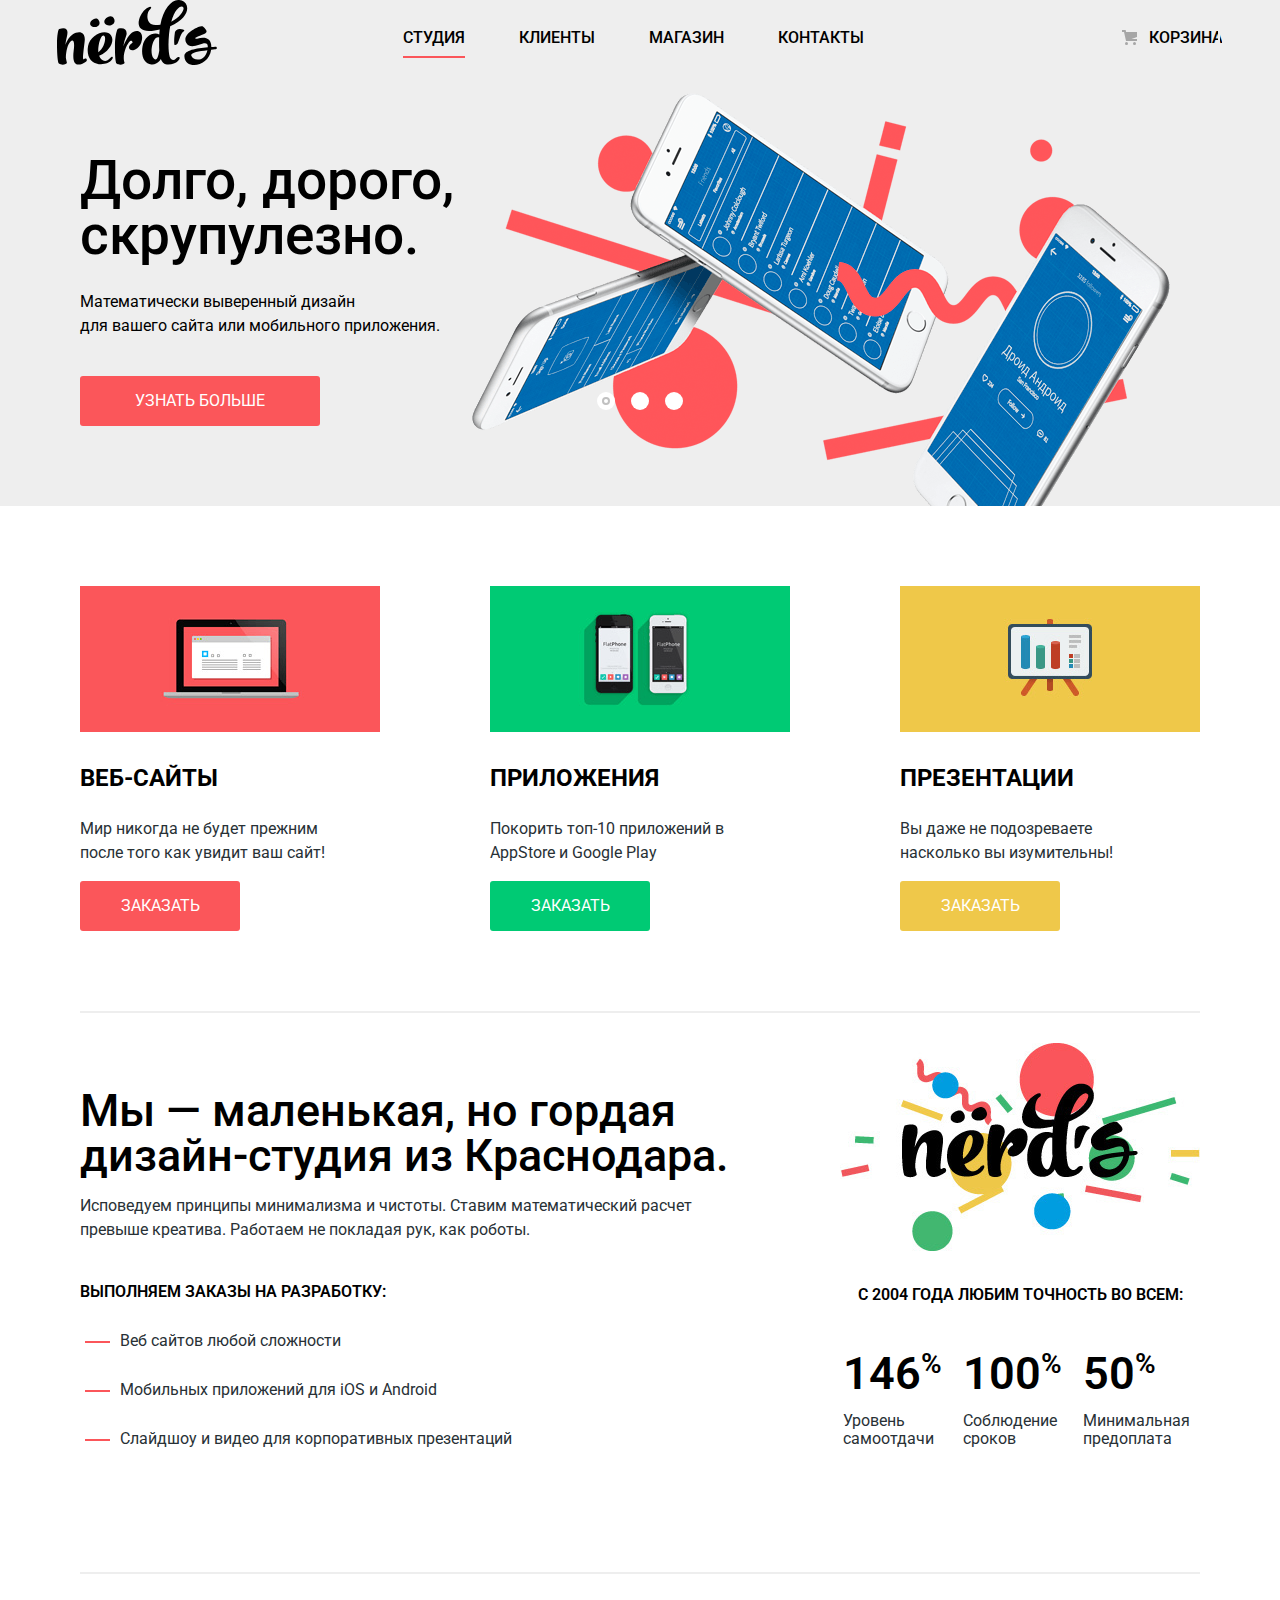
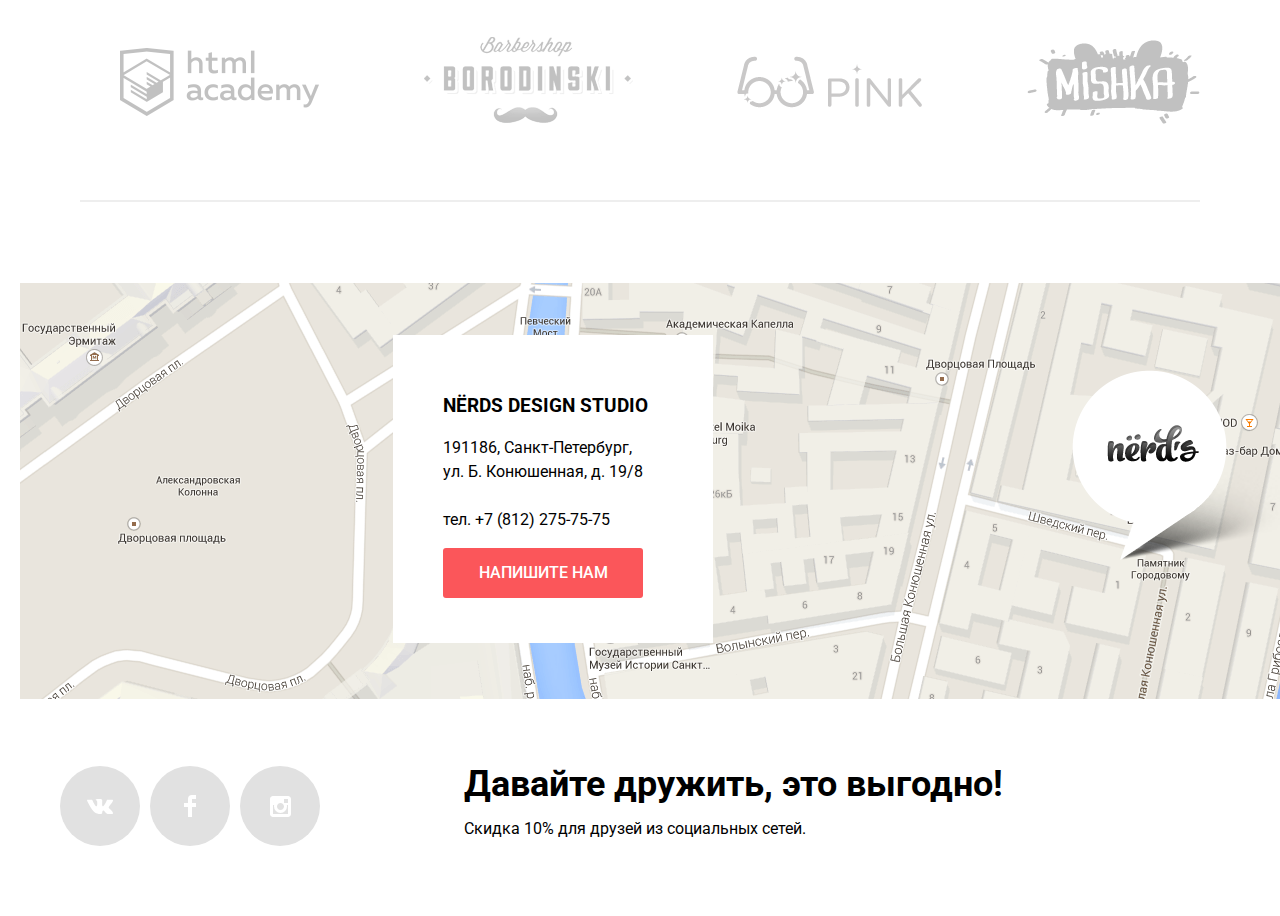
==== commit 3ab04005: "Личный проект: завершаем вёрстку" ====
--- a/index.html
+++ b/index.html
@@ -8,10 +8,10 @@
   </head>
 <body>
   	<header class="main-header">
-  		<a class="main-header-logo">
+  		<nav class="main-navigation">
+  			<a class="main-header-logo">
   				<img src="img/nerds-logo.svg" width="160" height="65" alt="Дизайн-студия Нёрдс">
   			</a>
-  		<nav class="main-navigation">
   		    <ul class="site-navigation">
   				<li class="menu-item active"><a href="">Студия</a></li>
   				<li class="menu-item"><a href="">Клиенты</a></li>
@@ -24,137 +24,168 @@
   				</li>
   			</ul>
    		</nav>
+   		<h1 class="visually-hidden">Дизайн-студия Нёрдс</h1>
   	</header>
-  	<main>
-  		<h1 class="visually-hidden">Дизайн-студия Нёрдс</h1>
-  		<section>
-  			<h2 class="visually-hidden">Превью продуктов компании</h2>
-  		<ul class="slider">
-   			<li class="slide-1">
-   				<p>Долго, дорого,<br>скрупулезно.</p>
+  	<section class="slider">
+   		<div class="container">	
+        <h2 class="visually-hidden">Превью продуктов компании</h2>
+        <input class="visually-hidden" type="radio" id="product-1" name="toggle" checked>
+        <input class="visually-hidden" type="radio" id="product-2" name="toggle">
+        <input class="visually-hidden" type="radio" id="product-3" name="toggle">
+        <div class="slider-controls">
+          <label class="slider-controls-item slider-controls-item--1" for="product-1">Первый</label>
+          <label class="slider-controls-item slider-controls-item--2" for="product-2">Второй</label>
+          <label class="slider-controls-item slider-controls-item--3" for="product-3">Третий</label>
+      </div>
+  		<ul class="slider-list">
+   			<li class="slider-item">
+   				<h3>Долго, дорого,<br>скрупулезно.</h3>
    				<p>Математически выверенный дизайн<br>для вашего сайта или мобильного приложения.</p>
-   				<img src="img/slide1.png" width="698" height="413" alt="slide1">
-   				<a class="button" href="#">Узнать больше</a>
+   				<a class="button-slider" href="#">Узнать больше</a>
    			</li>
-   			<li class="slide-2">
-   				<p>Любим математику как никто другой</p>
+   			<li class="slider-item">
+   				<h3>Любим математику как никто другой</h3>
    				<p>Никакого креатива, только математические формули для расчета идеальных пропорций.</p>
-   				<img src="img/slide2.png" width="663" height="430" alt="slide2">
-   				<a class="button" href="#">Узнать больше</a>
+   				<a class="button-slider" href="#">Узнать больше</a>
    			</li>
-   			<li class="slide-3">
-   				<p>Только ночь,<br>только хардкор</p>
+   			<li class="slider-item">
+   				<h3>Только ночь,<br>только хардкор</h3>
    				<p>Работать днем, как все? Мы против этого.<br> Ближе к полуночи работа только начинается.</p>
-   				<img src="img/slide3.png" width="759" height="411" alt="slide3">
-   				<a class="button" href="#">Узнать больше</a>
+   				<a class="button-slider" href="#">Узнать больше</a>
    			</li>
    		</ul>
-   	</section>
-    <section>
+   </div>
+</section>
+  	<main>
+  	<div class="container">	
+    <section class="product-item">
     	<h2 class="visually-hidden"> Список товаров</h2>
     <ul class="product-list">
           <li class="product">
+          	<a href="">
+                <img src="img/illustration-1.png" width="300" height="146" alt="Веб-Сайты">
+            </a>
             <h3>Веб-Сайты</h3>
             <p>Мир никогда не будет прежним<br>после того как увидит ваш сайт!</p>
-            <a href="">
-                <img src="img/illustration-1.png" width="300" height="146" alt="Веб-Сайты">
-            </a>
    			<a class="button web-site" href="#">Заказать</a>
           </li>
              <li class="product">
+             <a href="">
+                <img src="img/illustration-2.png" width="300" height="146" alt="Приложения">
+            </a>
             <h3>Приложения</h3>
             <p>Покорить топ-10 приложений в<br>AppStore и Google Play</p>
-            <a href="">
-                <img src="img/illustration-2.png" width="300" height="146" alt="Приложения">
-            </a>
    			<a class="button app" href="#">Заказать</a>
           </li>
           <li class="product">
+          	<a href="">
+                <img src="img/illustration-3.png" width="300" height="146" alt="Презентации">
+            </a>
             <h3>Презентации</h3>
             <p>Вы даже не подозреваете<br>насколько вы изумительны!</p>
-            <a href="">
-                <img src="img/illustration-3.png" width="300" height="146" alt="Презентации">
-            </a>
    			<a class="button presentation" href="#">Заказать</a>
           </li>
       </ul>
     </section>
-    <section>
+</div>
+    <div class="container">
+      <section class="information-company">
+      	 <div class="information">
     	<h2 class="visually-hidden">Информация про фирму</h2>
-    		<p>Мы — маленькая, но гордая дизайн-студия из Краснодара.</p>
-    		<p>Исповедуем принципы минимализма и чистоты. Ставим математический расчет превыше креатива. Работаем не покладая рук, как роботы.</p>
+    		<p class="tagline">Мы — маленькая, но гордая дизайн-студия из Краснодара.</p>
+    		<p class="tasks">Исповедуем принципы минимализма и чистоты. Ставим математический расчет превыше креатива. Работаем не покладая рук, как роботы.</p>
             <h3>Выполняем заказы на разработку:</h3>
-            <ul>
+            <ul class="information-list">
             	<li>Веб сайтов любой сложности</li>
             	<li>Мобильных приложений для iOS и Android</li>
             	<li>Слайдшоу и видео для корпоративных презентаций</li>
             </ul>
+        </div>
+        <div class="statistics">
     		<img src="img/nerds-illustration.jpg" width="360" height="208" alt="nerds-illustration">
-    		<p>с 2004 года Любим точность во всем:</p>
-    		<table>
-    			<tr>
-    				<td>146%</td>
-    				<td>100%</td>
-    				<td>50%</td>
+    		<p class="table-title">C 2004 года Любим точность во всем:</p>
+    		<table class="statistics-table">
+    			<tr class="table-row">
+    				<th>146<sup>%</sup></th>
+    				<th>100<sup>%</sup></th>
+    				<th>50<sup>%</sup></th>
     			</tr>
-    			<tr>
+    			<tr class="table-row">
     				<td>Уровень самоотдачи</td>
     				<td>Соблюдение  сроков</td>
     				<td>Минимальная предоплата</td>
     			</tr>
     		</table>
+    	</div>
     </section>
-    <section>
+</div>
+<div class="container">
+    <section class="nerds-partners">
     	<h2 class="visually-hidden">Партнеры</h2>
-    	<ul>
-    		<li><img src="img/logo-1.png" width="199" height="68" alt="htmlacademy"></li>
-    		<li><img src="img/logo-2.png" width="209" height="90" alt="borodinski"></li>
-    		<li><img src="img/logo-3.png" width="185" height="52" alt="pink"></li>
-    		<li><img src="img/logo-4.png" width="173" height="84" alt="mishka"></li>
+    	<ul class="partners">
+    		<li class="decor-1"><a href="https://htmlacademy.ru/intensive/htmlcss" class="main-partners"><img src="img/logo-1.png" width="199" height="68" alt="htmlacademy"></a></li>
+    		<li class="decor-2"><a href="#" class="main-partners"><img src="img/logo-2.png" width="209" height="90" alt="borodinski"></a></li>
+    		<li class="decor-3"><a href="#" class="main-partners"><img src="img/logo-3.png" width="185" height="52" alt="pink"></a></li>
+    		<li><a href="#" class=" main-partners"><img src="img/logo-4.png" width="173" height="84" alt="mishka"></a></li>
     	</ul>
     </section>
-    <section>
+</div>
+	<div class="container-map">
+    <section class="map">
     	<h2 class="visually-hidden">Адрес расположения фирмы</h2>
-    	<img src="img/map.png" width="375" height="208" alt="map">
-    	<span><img src="img/map-marker.png" width="231" height="190" alt="map-marker"></span>
+    	<img  src="img/map.png" width="1440" height="416" alt="map">
+    	<div class="adress">
    			<h3>NЁRDS DESIGN STUDIO</h3>
    			<p class="contacts">
-   			191186, Санкт-Петербург,  ул. Б. Конюшенная, д. 19/8  
+   			191186, Санкт-Петербург,<br>  ул. Б. Конюшенная, д. 19/8
+   			<br>
+   			<br>  
    			тел. +7 (812) 275-75-75
    		</p>
-   		<a class="button" href="#">Напишите нам</a>
-    </section>	
+   		<a class="button-adress" href="#">Напишите нам</a>
+   	</div>
+   		<div class="map-pointer"></div>
+    </section>
+    </div>	
   </main>
-  	<footer class="main-footer">
-      <div class="footer-social">
+  	<footer class="main-footer container">
+  		<div class="footer-social">
         <ul>
-          <li><a class="social-button" href="#">Наша група ВК</a></li>
-          <li><a class="social-button" href="#">Наша група Facebook</a></li>
-          <li><a class="social-button" href="#">Наш Инстаграм</a></li>
+          <li><a class="social-button" href="#"><span class="visually-hidden">Наша група ВК</span>
+          	<svg xmlns="http://www.w3.org/2000/svg" width="26" height="15" viewBox="0 0 26 15"><path fill="#FFF" d="M16.138 11.51c.956-.309 2.18 2.04 3.483 2.939.978.681 1.727.534 1.727.534l3.473-.05s1.815-.112.957-1.554c-.071-.12-.503-1.069-2.585-3.022-2.177-2.043-1.882-1.712.739-5.244 1.597-2.153 2.236-3.468 2.036-4.028-.192-.539-1.365-.399-1.365-.399L20.69.713c-.381.001-.704.119-.851.515-.003.004-.621 1.666-1.445 3.079-1.741 2.989-2.436 3.148-2.724 2.961-.661-.433-.494-1.737-.494-2.664 0-2.897.432-4.105-.846-4.417-.427-.104-.739-.172-1.828-.182-1.392-.021-2.574 0-3.244.329-.445.223-.786.712-.579.74.26.035.843.16 1.155.586.401.552.389 1.789.389 1.789s.229 3.411-.54 3.834c-.528.29-1.25-.302-2.803-3.016-.793-1.388-1.392-2.922-1.392-2.922s-.116-.285-.326-.441c-.25-.185-.6-.244-.6-.244L.848.684S.29.7.085.946c-.182.218-.015.668-.015.668s2.909 6.881 6.203 10.347c3.02 3.182 6.452 2.971 6.452 2.971h1.555s.469-.054.709-.312c.224-.24.214-.691.214-.691s-.031-2.109.935-2.419z"/></svg>
+          </a></li>
+          <li><a class="social-button" href="#"><span class="visually-hidden">Наша група Facebook</span>
+          	<svg xmlns="http://www.w3.org/2000/svg" width="12" height="22" viewBox="0 0 12 22"><path fill="#FFF" d="M12 4V0H8a4 4 0 0 0-4 4v4H0v4h4v10h4V12h4V8H8V4h4z"/></svg>
+          </a></li>
+          <li><a class="social-button" href="#"><span class="visually-hidden">Наш Инстаграм</span>
+          	<svg xmlns="http://www.w3.org/2000/svg" width="21" height="21" viewBox="0 0 21 21"><path fill="#FFF" d="M18 0H3C1.35 0 0 1.35 0 3v15c0 1.65 1.35 3 3 3h15c1.65 0 3-1.35 3-3V3c0-1.65-1.35-3-3-3zm-7.5 7c1.93 0 3.5 1.57 3.5 3.5S12.43 14 10.5 14 7 12.43 7 10.5 8.57 7 10.5 7zM18 18H3V9h1.181A6.504 6.504 0 0 0 4 10.5a6.5 6.5 0 1 0 13 0 6.45 6.45 0 0 0-.181-1.5H18v9zm0-11h-4V3h4v4z"/></svg>
+          </a></li>
         </ul>
-      </div>
+    </div>
       <div class="social-text">
       <p class="footer-slogan">Давайте дружить, это выгодно!</p>
       <p class="footer-discount">Скидка 10% для друзей из социальных сетей.</p>
-      </div>
+  </div>
     </footer>
     <section class="modal">
-   		<h2>Напишите нам</h2>
-   		<form action="https://echo.htmlacademy.ru" method="post"> 
-   			<p>
-   		  <label for="user-name">Ваше Имя:</label>
-          <input id="user-name" type="text" name="Имя" placeholder="Имя и Фамилия">
-   			</p>
-   			<p>
-   		  <label for="user-email">Ваш e-mail:</label>
-          <input id="user-email" type="email" name="email" placeholder="email@example.com">
-   			</p>
-   			<p>
-   			<label for="message">Текст письма:</label>
-          <textarea  rows="4" cols="40" id="message" name="message" placeholder="В свободной форме"></textarea>
-   			</p>
-   			<button class="button" type="submit">Отправить</button>
+    	<h2 class="visually-hidden">Форма обратной связи</h2>
+    	<div class="modal-wrp">
+    		<button class="modal-close" type="button">Закрыть</button>
+   		<span class="modal-title">Напишите нам!</span>
+   		<form class="modal-form" action="https://echo.htmlacademy.ru" method="post"> 
+   	  <label class="modal-text" for="user-name">Ваше Имя:
+          <input class="modal-input modal-input-login" id="user-name" type="text" name="Имя" placeholder="Имя и Фамилия">
+      </label>
+   		  <label class="modal-text" for="user-email">Ваш e-mail:
+          <input class="modal-input modal-input-mail" id="user-email" type="email" name="email" placeholder="email@example.com">
+      </label>
+      <p class="modal-text modal-text-message">Текст письма:
+          <textarea class="modal-message"  rows="4" name="message" placeholder="В свободной форме"></textarea>
+      </p>
+   			<button class="btn" type="submit">Отправить</button>
    		</form>
-   	</section>
+   	</div>
+   </section>
+   	<div class="modal-overlay"></div>
   </body>
 </html>
--- a/css/style.css
+++ b/css/style.css
@@ -1,7 +1,9 @@
+
 body {
 	margin: 0;
 	padding: 0;
 
+
 	font-family: 'Roboto',Arial, sans-serif;
 	font-size: 16px;
 	line-height: 24px;
@@ -14,9 +16,137 @@
 a {
 	text-decoration: none;
 }
+.container {
+	width: 1160px;
+	margin: 0 auto;
+	padding: 0 20px;
+	box-sizing: border-box;
+}
+.visually-hidden {
+	position: absolute;
+	width: 1px;
+	height: 1px;
+	clip: rect(0, 0, 0, 0);
+}
 .main-header {
+	font-size: 16px;
+	line-height: 30px;
+
+	color: #000000;
 	background-color: #eeeeee;
 }
+.slider {
+	position: relative;
+
+	background-color: #eeeeee;
+}
+.slider-list {
+	margin: 0;
+	padding:0;
+	list-style: none;
+}
+.slider-item {
+	display: none;
+	padding: 78px 0 80px 0;
+}
+.slider-item:nth-child(1) {
+  background-image: url("../img/slide1.png");
+  background-repeat: no-repeat;
+  background-position: 93% 18px;
+}
+
+.slider-item:nth-child(2) {
+  background-image: url("../img/slide2.png");
+  background-repeat: no-repeat;
+  background-position: 100% 0;
+}
+
+.slider-item:nth-child(3) {
+  background-image: url("../img/slide3.png");
+  background-repeat: no-repeat;
+  background-position: 100% 20px;
+}
+#product-1:checked ~ .slider-list .slider-item:nth-child(1) {
+  display: block;
+}
+
+#product-2:checked ~ .slider-list .slider-item:nth-child(2) {
+  display: block;
+}
+
+#product-3:checked ~ .slider-list .slider-item:nth-child(3) {
+  display: block;
+}
+
+#product-1:checked ~ .slider-controls .slider-controls-item--1::before,
+#product-2:checked ~ .slider-controls .slider-controls-item--2::before,
+#product-3:checked ~ .slider-controls .slider-controls-item--3::before {
+  content: "";
+  position: absolute;
+  left: 50%;
+  top: 50%;
+  z-index: 2;
+  width: 4px;
+  height: 4px;
+  margin: -4px;
+  background-color: inherit;
+  border: 2px solid #c1c1c1;
+  border-radius: 50%;
+}
+.slider-item h3 {
+	max-width: 600px;
+	margin: 0;
+	margin-bottom: 27px;
+
+	font-size: 55px;
+	line-height: 55px;
+	font-weight: 500;
+}
+.slider-item p {
+	max-width: 430px;
+	margin: 0;
+	margin-bottom: 38px;
+}
+.slider-controls {
+	position: absolute;
+	left: 50%;
+	bottom: 104px;
+	z-index: 100;
+
+	width: 160px;
+	height: 18px;
+
+	text-align: center;
+	font-size: 0;
+	transform: translateX(-50%);
+}
+.slider-controls label {
+	position: relative;
+
+	display: inline-block;
+	width: 18px;
+	height: 18px;
+	padding: 8px;
+
+	border-radius: 50%;
+	cursor: pointer;
+
+}
+.slider-controls label::after {
+	content: "";
+	position: absolute;
+	top: 8px;
+	left: 8px;
+	z-index: 1;
+
+	width: 18px;
+	height: 18px;
+
+	background: #ffffff;
+
+	border-radius: 50%;
+}
+
 .main-header-logo img:hover {
   opacity: 0.7;
 }
@@ -25,9 +155,14 @@
 }
 
 
-.main-navigation .main-header {
+.main-navigation {
+	display: flex;
+	justify-content: space-between;
+	align-items: center;
 	font-size: 16px;
 	line-height: 30px;
+	width: 1166px;
+	margin: 0 auto; 
 	color: #000000;
 }
 .menu-item {
@@ -47,6 +182,8 @@
 
 .site-navigation,
 .user-navigation {
+	margin: 0;
+	padding: 0;
 	list-style: none;
 }
 .site-navigation a,
@@ -72,25 +209,67 @@
 .product-list {
 	list-style: none;
 }
+.product-item {
+	margin-top: 80px;
+	padding-bottom: 80px;
+	border-bottom: 2px solid #eeeeee;
+}
+.product p {
+	color: #283136;
+} 
 .product h3 {
 	font-size: 24px;
 	line-height: 30px;
 	text-transform: uppercase;
 }
 .button {
+	display: block;
+	padding: 16px 0;
+	width: 160px;
+
 	font-size: 16px;
 	line-height: 18px;
-	font-weight: 500;
+	color: #ffffff;
+	text-transform: uppercase;
 	text-align: center;
+	text-decoration: none;
+
+	border-radius: 3px;
+	border: none;
+	
+}
+.button-slider {
+	display: block;
+	width: 240px;
+	padding: 16px 0;
+
+	font-size: 16px;
+	line-height: 18px;
 	color: #ffffff;
-	vertical-align: middle;
 	text-transform: uppercase;
+	text-align: center;
+	text-decoration: none;
 
 	background-color: #fb565a;
+	border-radius: 3px;
 	border: none;
 }
+.button-slider:hover,
+.button-slider:focus {
+	background-color: #e74246;
+}
+.button-slider:active {
+	color: #e48789;
+
+	background-color: #d7373b;
+	box-shadow: 0 3px rgba(0 , 0, 0, 0.1) inset;
+}
+
 .app {
 	background-color: #00ca74;
+}
+.web-site {
+	background-color: #fb565a;
 }
 .presentation {
 	background-color: #efc84a;
@@ -107,14 +286,17 @@
 .web-site:active {
 	color: #df6b6d;
 	background-color: #d7373b;
+	box-shadow: 0 3px rgba(0 , 0, 0, 0.1) inset;
 }
 .app:active {
 	color: #44b77f;
 	background-color: #00aa62;
+	box-shadow: 0 3px rgba(0 , 0, 0, 0.1) inset;
 }
 .presentation:active {
 	color: #edc47f;
 	background-color: #e5a722;
+	box-shadow: 0 3px rgba(0 , 0, 0, 0.1) inset;
 }
 
 .main-footer {
@@ -124,6 +306,7 @@
 	list-style: none;
 }
 .footer-slogan {
+	margin: 0;
 	font-size: 36px;
 	line-height: 36px;
 	font-weight: 700;
@@ -132,10 +315,9 @@
 	font-size: 16px;
 	line-height: 22px;
 	font-weight: 400;
-}
-.modal {
-	display: none;
-}
+
+}
+
 .shop-patterns {
 	font-size: 55px;
 	line-height: 55px;
@@ -147,6 +329,9 @@
 	background-color: #eeeeee;
 }
 .show {
+	display: block;
+	width: 260px;
+	padding: 16px 0;
 	font-size: 16px;
 	line-height: 18px;
 	font-weight: 500;
@@ -158,6 +343,7 @@
 
 	background-color: #eeeeee;
 	border: none;
+	border-radius: 3px;
 }
 .show:hover {
 	background-color: #dfdfdf;
@@ -166,36 +352,28 @@
 	color: #b2b2b2;
 	background-color: #d5d5d5;
 }
-.filter fieldset {
+.catalog-columns fieldset {
 	border:none;
 }
-.filter legend {
+.filter-product legend {
 	font-size: 16px;
 	line-height: 20px;
 	font-weight: 400;
 }
-.filter ul {
+.catalog-columns ul {
 	list-style: none;
 }
-.filter .features {
+.filter-item legend  {
 	font-size: 18px;
 	line-height: 30px;
 	font-weight: 700;
 	text-transform: uppercase;
 }
-.filter .grid {
-	font-size: 18px;
-	line-height: 30px;
-	font-weight: 700;
-	text-transform: uppercase;
-}
-.filter .cost {
-	font-size: 18px;
-	line-height: 30px;
-	font-weight: 700;
-	text-transform: uppercase;
-}
+
 .form-label {
+	font-size: 16px;
+	line-height: 20px;
+	font-weight: 400;
 	color: #283136;
 }
 
@@ -203,6 +381,95 @@
 	color: #e9eaea;
 
 	opacity: 2;
+}
+.filter-item {
+	margin: 0;
+	padding: 0;
+
+	border: none;
+}
+.range-filter {
+	width: 260px;
+	margin-top: 62px;
+}
+.range-filter legend {
+	margin-bottom: 57px;
+}
+.range-controls {
+	position: relative;
+
+	height: 41px;
+	margin-bottom: 15px;
+	padding-top: 39px;
+	padding-right: 20px;
+	padding-left: 20px;
+
+	background-color: #f1f1f1;
+
+	border-radius: 5px;
+}
+.range-controls .scale {
+	height: 2px;
+
+	background: #d7dcde;
+}
+.range-controls .bar {
+	width: 70%;
+	height: 2px;
+
+	background: #00ca74;
+}
+.range-controls .toggle {
+	position: absolute;
+	top: 31px;
+	left: 0;
+
+	width: 4px;
+	height: 4px;
+	padding: 0;
+
+	border: 8px solid #ffffff;
+	background-color: #ababab;
+	box-shadow: 0 2px 1px 0 #cfcfcf;
+	border-radius: 50%;
+	cursor: pointer;
+}
+.range-controls .toggle-min {
+	left: 18px;
+}
+.range-controls .toggle-max {
+	left: 160px;
+}
+
+.price-controls {
+	display: flex;
+}
+.price-controls label {
+	display: inline-block;
+	width: 50%;
+	font-size: 16px;
+	text-transform: uppercase;
+}
+.price-controls input {
+	width: 60px;
+	padding: 8px 10px;
+	margin-left: 10px;
+
+	font-family: Roboto, Arial, sans-serif;
+	font-size: 16px;
+	text-align: center;
+	color: #283136;
+
+	border: none;
+	border-radius: 5px;
+	background: #f1f1f1;
+}
+.max-price {
+	text-align: right;
+}
+.catalog {
+  margin-left: 20px;
+  margin-right: 20px;
 }
 .catalog-list {
 	list-style: none;
@@ -233,3 +500,746 @@
 	line-height: 22px;
 	font-weight: 400;
 }
+
+.product-list  {
+	display: flex;
+	justify-content: space-between;
+	margin: 0;
+	padding: 0;
+	list-style: none;
+}
+.main-footer {
+	display: flex;
+	padding: 60px 0;
+}
+.social-text {
+	width: 555px;
+}
+.social-button {
+	display: flex;
+	align-items: center;
+	justify-content: center;
+	width: 80px;
+	height: 80px;
+
+	background-color: #e1e1e1;
+	border-radius: 50%;
+}
+.social-button:hover {
+	background-color: #e74246;
+}
+.social-button:active path{
+	fill: #e37376;
+
+	background-color: #d7373b;
+}
+
+.footer-social {
+	width: 265px;
+	margin:0;
+	margin-right: 139px;
+}
+.footer-social ul {
+	display: flex;
+	flex-wrap: wrap;
+	justify-content: space-between;
+	width: 260px;
+	height: 80px;
+	margin: 0 120px 0 0;
+    padding: 0;
+    list-style: none;
+}
+
+.catalog {
+	width: 775px;
+	margin-left: auto;
+
+}
+
+.catalog-columns {
+	display: flex;
+	justify-content: space-between;
+}
+
+
+.catalog-item::before {
+	content: "";
+	position: absolute;
+	width: 360px;
+	height: 40px;
+	border-top-left-radius: 3px;
+	border-top-right-radius: 3px;
+	background-color: #eeeeee;
+	top: -39px;
+}
+
+.catalog-list {
+  display: flex;
+  flex-wrap: wrap;
+  width: 760px;
+  margin-top: 65px;
+  margin-bottom: 0;
+  }
+.catalog-item:nth-child(2n) {
+	margin-right: 0;
+}
+.pagination-list {
+	display: flex;
+	padding: 0;
+	margin: 0;
+	margin-bottom: 25px;
+
+	list-style: none;
+}
+.sort {
+	display: flex;
+	padding: 0;
+	margin: 0;
+	
+	list-style: none;
+}
+.user-navigation .basket-button {
+	position: relative;
+	padding-left: 50px;
+}
+.basket-button::before {
+	content: "";
+
+	position: absolute;
+	top: 2px;
+    left: 23px;
+
+	width: 15px;
+	height: 15px;
+
+	background-image: url('../img/cart-icon.svg');
+	background-repeat: no-repeat;
+	background-position: 0 0;
+}
+
+.information-company {
+	display: flex;
+	justify-content: space-between;
+	padding-top: 30px;
+	padding-bottom: 80px;
+	border-bottom: 2px solid #eeeeee;
+}
+
+.tagline {
+	padding: 0;
+    padding-top: 45px;
+    margin: 0;
+	font-size: 45px;
+	line-height: 45px;
+	font-weight: 500;
+}
+
+.tasks {
+	width: 660px;
+    padding: 0;
+    margin-bottom: 38px;
+	font-size: 16px;
+	line-height: 24px;
+	font-weight: 400;
+	color: #283136;
+}
+.information h3 {
+    font-size: 16px;
+    line-height: 24px;
+    font-weight: 600;
+    text-transform: uppercase;
+    padding: 0;
+    margin-bottom: 25px;
+
+}
+.information-list {
+	list-style: none;
+}
+.information-list li {
+	position: relative;
+	font-size: 16px;
+	line-height: 24px;
+	font-weight: 400;
+	color: #283136;
+	padding-bottom: 25px;
+ }
+ .information-list li::before {
+ 	content: "";
+    top: 12px;
+    left: -35px;
+    position: absolute;
+    width: 25px;
+    height: 2px;
+    background-color: #fb565a;
+ }
+ .table-title {
+ 	display: block;
+ 	font-size: 16px;
+ 	line-height: 24px;
+    font-weight: 600;
+    text-align: center;
+    text-transform: uppercase;
+    margin-top: 25px;
+ }
+ .statistics-table {
+ 	margin-top: 40px;
+ }
+ .table-row th {
+ 	font-size: 45px;
+ 	line-height: 10px;
+ 	padding-top: 10px;
+ 	padding-bottom: 30px;
+ 	padding-right: 15px;
+ 	font-weight: 600;
+ 	text-align: left;
+ 	color: #000000;
+ }
+.table-row sup {
+	font-size: 28px;
+}
+.table-row td {
+	font-size: 16px;
+	line-height: 18px;
+	font-weight: 400;
+	color: #283136;
+}
+.partners {
+	display: flex;
+	flex-wrap: wrap;
+	justify-content: space-between;
+	align-items: center;
+	list-style: none;
+}
+.nerds-partners {
+	padding-top: 47px;
+	padding-bottom: 50px;
+	margin-bottom: 81px;
+	border-bottom: 2px solid #eeeeee;
+}
+.main-partners {
+	opacity: 0.24;
+}
+.main-partners:hover {
+	opacity: 1;
+}
+.main-partners:active {
+	opacity: .1;
+}
+.decor-1::after, 
+.decor-2::after, 
+.decor-3::after {
+    content: "";
+    position: absolute;
+    width: 2px;
+    height: 50px;
+    top: 5px;
+    right: 47px;
+    background-color: #eeeeee;
+}
+.decor-2::after,
+.decor-3::after{
+	top:15px;
+	right:56px
+}
+.decor-3::after{
+	top:-5px;
+	right:60px
+}
+.filter {
+	margin-top: 61px;
+}
+.filter legend {
+	margin-bottom: 26px;
+}
+.filter fieldset {
+	padding: 0;
+	margin: 0;
+	margin-bottom: 30px;
+
+	border: none;
+}
+.filter fieldset:first-child {
+	margin-bottom: 22px;
+}
+.filter ul {
+	padding: 0;
+	margin: 0;
+
+	list-style: none;
+	line-height: 18px;
+}
+.filter-option {
+	margin-bottom: 19px;
+	padding-left: 45px;
+}
+.filter-option label {
+	position: relative;
+
+	display: block;
+
+	cursor: pointer;
+	user-select: none;
+}
+.filter-input-checkbox + label::before {
+	content: "";
+	position: absolute;
+	left: -42px;
+	top: 0;
+
+	width: 27px;
+	height: 25px;
+
+	background-image: url("../img/checkbox-off.svg");
+	background-repeat: no-repeat;
+	background-position: 0 0;
+	opacity: 0.4;
+}
+.filter-input-checkbox:checked + label::after {
+	content: "";
+
+	position: absolute;
+	top: 0px;
+	left: -42px;
+
+	width: 25px;
+	height: 25px;
+
+	background-image: url("../img/checkbox-on.svg");
+	background-repeat: no-repeat;
+	background-position: 0 0;
+}
+
+.filter-label-radio::before {
+	content: "";
+
+	position: absolute;
+	left: -42px;
+	top: 0px;
+
+	width: 27px;
+	height: 25px;
+
+	background-image: url("../img/radio-off.svg");
+	background-repeat: no-repeat;
+	background-position: 0 0;
+	opacity: 0.4;
+}
+.filter-input-radio:checked + label::after {
+	content: "";
+
+	position: absolute;
+	top: 0px;
+	left: -42px;
+
+	width: 25px;
+	height: 25px;
+
+	background-image: url("../img/radio-on.svg");
+	background-repeat: no-repeat;
+	background-position: 0 0;
+
+}
+
+.filter-label-radio:hover::before, .filter-label-check:hover::before {
+  opacity: 1;
+}
+
+.button-buy  {
+	display: inline-block;
+	width: 200px;
+	padding: 16px 0;
+	font-size: 16px;
+	line-height: 18px;
+	font-weight: 500;
+	text-align: center;
+	color: #ffffff;
+	
+	text-transform: uppercase;
+
+	background-color: #fb565a;
+	border: none;
+	border-radius: 3px;
+}
+
+.button-buy:hover,
+.button-buy:focus {
+	background-color: #e74246;
+}
+.button-buy:active {
+	color: #ffffff;
+
+	background-color: #d7373b;
+	box-shadow: 0 3px rgba(0 , 0, 0, 0.1) inset;
+}
+
+.catalog-sort {
+	margin-top: 60px;
+    margin-bottom: 90px;
+    margin-left: 40px;
+}
+.sort {
+	display: inline-block;
+    margin: 0;
+    padding: 0;
+    list-style: none;
+    border: 0;
+    text-transform: uppercase;
+}
+.catalog-sort-title {
+	display: inline-block;
+    font-size: 18px;
+    line-height: 18px;
+    font-weight: 700;
+    margin-right: 240px;
+    margin-top: 5px;
+    text-transform: uppercase;
+}
+.catalog-sort-item {
+	display: inline-block;
+    font-size: 14px;
+    line-height: 18px;
+    margin-left: 18px;
+}
+.catalog-toggle-list {
+	display: inline-block;
+    margin-left: 37px;
+}
+.catalog-toggle {
+    display: inline-block;
+    cursor: pointer;
+}
+.catalog-toggle-down {
+    width: 11px;
+    height: 10px;
+    margin-right: 10px;
+    background-image: url(../img/icon-down-dir.svg);
+}
+.catalog-toggle-up {
+    width: 11px;
+    height: 10px;
+    background-image: url(../img/icon-up-dir.svg);
+    opacity: 0.2;
+    cursor: auto;
+}
+.catalog-sort-item {
+	font-size: 14px;
+	line-height: 18px;
+	font-weight: 400;
+	color: #000000;
+}
+.catalog-sort-item a {
+  color: #000;
+  opacity: 0.3;
+  text-decoration: none;
+}
+
+.catalog-sort-item a:hover {
+  opacity: .6;
+}
+
+.catalog-sort-item a:active {
+  opacity: 1;
+}
+
+.item-active a {
+  color: #000;
+  opacity: 1;
+}
+.catalog-item {
+  margin-right: 40px;
+  margin-bottom: 80px;
+  position: relative;
+  }
+
+.catalog-item:hover {
+  box-shadow: 0px 7px 9px -3px #cfcfcf;
+}
+
+.catalog-item:hover .catalog-hover {
+  display: block;
+}
+
+ .catalog-item:hover::before {
+    background-color: #4d4d4d;
+}
+
+.catalog-item:nth-child(2n) {
+  margin-right: 0;
+}
+
+.catalog-item::before {
+  content: "";
+  position: absolute;
+  width: 360px;
+  height: 40px;
+  border-top-left-radius: 3px;
+  border-top-right-radius: 3px;
+  background-color: #eee;
+  top:-39px;
+}
+
+.catalog-item::after {
+  content: "";
+  position: absolute;
+  width: 15px;
+  height: 15px;
+  border-radius: 50%;
+  background-color: #fff;
+  left: 50px;
+  top: -25px;
+  box-shadow: 25px 0 0 0 #ffffff,
+  -25px 0 0 0 #fff;
+}
+.catalog-hover {
+  position: absolute;
+  height: 235px;
+  width: 360px;
+  background-color: #eeeeee;
+  box-sizing: border-box;
+  margin-top: 350px;
+  z-index: 10;
+  bottom: 0;
+  display: none;
+}
+
+.catalog-hover-wrp {
+  display: block;
+  margin: 0 auto;
+  text-align: center;
+  text-align: center;
+  width: 215px;
+}
+.pagination-list {
+	margin-left: 40px;
+	margin-bottom: 60px;
+}
+.pagination-link {
+	display: inline-block;
+	box-sizing: border-box;
+	vertical-align: top;
+	height: 50px;
+	text-decoration: none;
+	color: #2e2e2e;
+	font-size: 16px;
+	line-height: 18px;
+	font-weight: 500;
+	padding: 16px 21px;
+	background-color: #eeeeee;
+	border-radius: 5%;
+	margin-right: 6px;
+}
+
+.pagination-curent {
+	background-color: #ffffff;
+	border: 2px solid #eeeeee;
+	box-sizing: border-box;
+}
+.pagination-link:hover {
+	background-color: #dfdfdf;
+}
+.pagination-link:active {
+	color: #959595;
+	background-color: #d5d5d5;
+	box-shadow: 0px 3px 0px 0px #bfbfbf inset;
+}
+.pagination-next {
+	width: 260px;
+	text-transform: uppercase;
+	text-align: center;
+}
+.button-adress  {
+	display: inline-block;
+	width: 200px;
+	padding: 16px 0;
+	font-size: 16px;
+	line-height: 18px;
+	font-weight: 500;
+	text-align: center;
+	color: #ffffff;
+	
+	text-transform: uppercase;
+
+	background-color: #fb565a;
+	border: none;
+	border-radius: 3px;
+}
+.modal {
+	position: fixed;
+    z-index: 100;
+    top: 50%;
+    left: 50%;
+    margin-left: -480px;
+    margin-top: -300px;
+    padding-bottom: 85px;
+    box-sizing: border-box;
+    border-radius: 5px;
+    width: 960px;
+    height: 590px;
+    background-color: #ffffff;
+    box-shadow: -1px 12px 19px -5px #000000;
+    display: none;
+}
+.modal-wrp {
+  padding-top: 70px;
+  padding-bottom: 84px;
+  padding-left: 100px;
+  padding-right: 100px;
+}
+
+.modal-title {
+  position: relative;
+  font-size: 45px;
+  line-height: 45px;
+  font-weight: 600;
+}
+.modal-form {
+  display: flex;
+  justify-content: space-between;
+  flex-wrap: wrap;
+  align-content: flex-start;
+  margin-top: 30px;
+}
+.modal-text-message {
+	position: relative;
+    margin-top: 30px;
+}
+.modal-message {
+	width: 760px;
+	height: 115px;
+}
+.modal-text-message textarea {
+	width: 756px;
+    box-sizing: border-box;
+    margin-top: 5px;
+    margin-left: 3px;
+    margin-bottom: 14px;
+    font: inherit;
+    padding: 8px 12px;
+    border: 2px solid #d7dcde;}
+
+.modal-input, .modal-message {
+  display: inline-block;
+  box-sizing: border-box;
+  line-height: 18px;
+  color: #a1a1a1;
+  padding: 15px;
+  margin-top: 10px;
+  border: 2px solid #d7dcde;
+  border-radius: 5px;
+  width: 360px;
+  outline: none;
+}
+.modal-input:focus, .modal-message:focus {
+  color: #000000;
+  border: 2px solid #000000;
+}
+
+.modal-input:invalid, .modal-message:invalid {
+  box-shadow: none;
+  color: #e74246;
+  border: 2px solid #e74246;
+}
+
+.modal-text {
+  display: inline-block;
+  width: 360px;
+}
+
+.modal-text-comment {
+  position: relative;
+  margin-top: 30px;
+}
+
+.modal-comment {
+  width: 760px;
+  height: 115px;
+}
+
+
+.btn {
+    position: absolute;
+    bottom: 75px;
+    background-color: #fb565a;
+    width: 260px;
+    border: 0;
+
+    display: block;
+    box-sizing: border-box;
+    font-size: 16px;
+    line-height: 18px;
+    text-decoration: none;
+    text-transform: uppercase;
+    color: #fff;
+    padding-top: 17px;
+    padding-bottom: 17px;
+    text-align: center;
+    border-radius: 5px;
+}
+
+.btn:active, .btn:focus {
+  outline: none;
+}
+.modal-close {
+  position: absolute;
+  font-size: 0;
+  top: 80px;
+  right: 90px;
+  width: 21px;
+  height: 21px;
+  cursor: pointer;
+  border: 0;
+  background: none;
+  background-image: url("../img/close-cross.svg");
+  opacity: .3;
+}
+
+.modal-close:hover {
+  opacity: 1;
+}
+
+.modal-close:active {
+  opacity: .1;
+}
+.container-map {
+	width: 1440px;
+	margin: 0 auto;
+	padding: 0 20px;
+	box-sizing: border-box;
+}
+.map-pointer {
+	position: absolute;
+    left: 1072px;
+    top: 1970px;
+	width: 231px;
+	height: 190px;
+	background-image: url("../img/map-marker.png");
+}
+.adress {
+	position: absolute;
+	left: 393px;
+	top: 1935px;
+    width: 320px;
+    height: 308px;
+    background: #ffffff;
+    box-sizing: border-box;
+    display: block;
+    z-index: 30;
+    padding: 40px 50px;
+}
+.adress-catalog {
+	position: absolute;
+	left: 393px;
+	top: 2655px;
+}
+.pointer-catalog {
+	position: absolute;
+    left: 1072px;
+    top: 2688px;
+}
+.information {
+	width: 700px;
+
+}
+.statistics {
+	width: 360px;
+}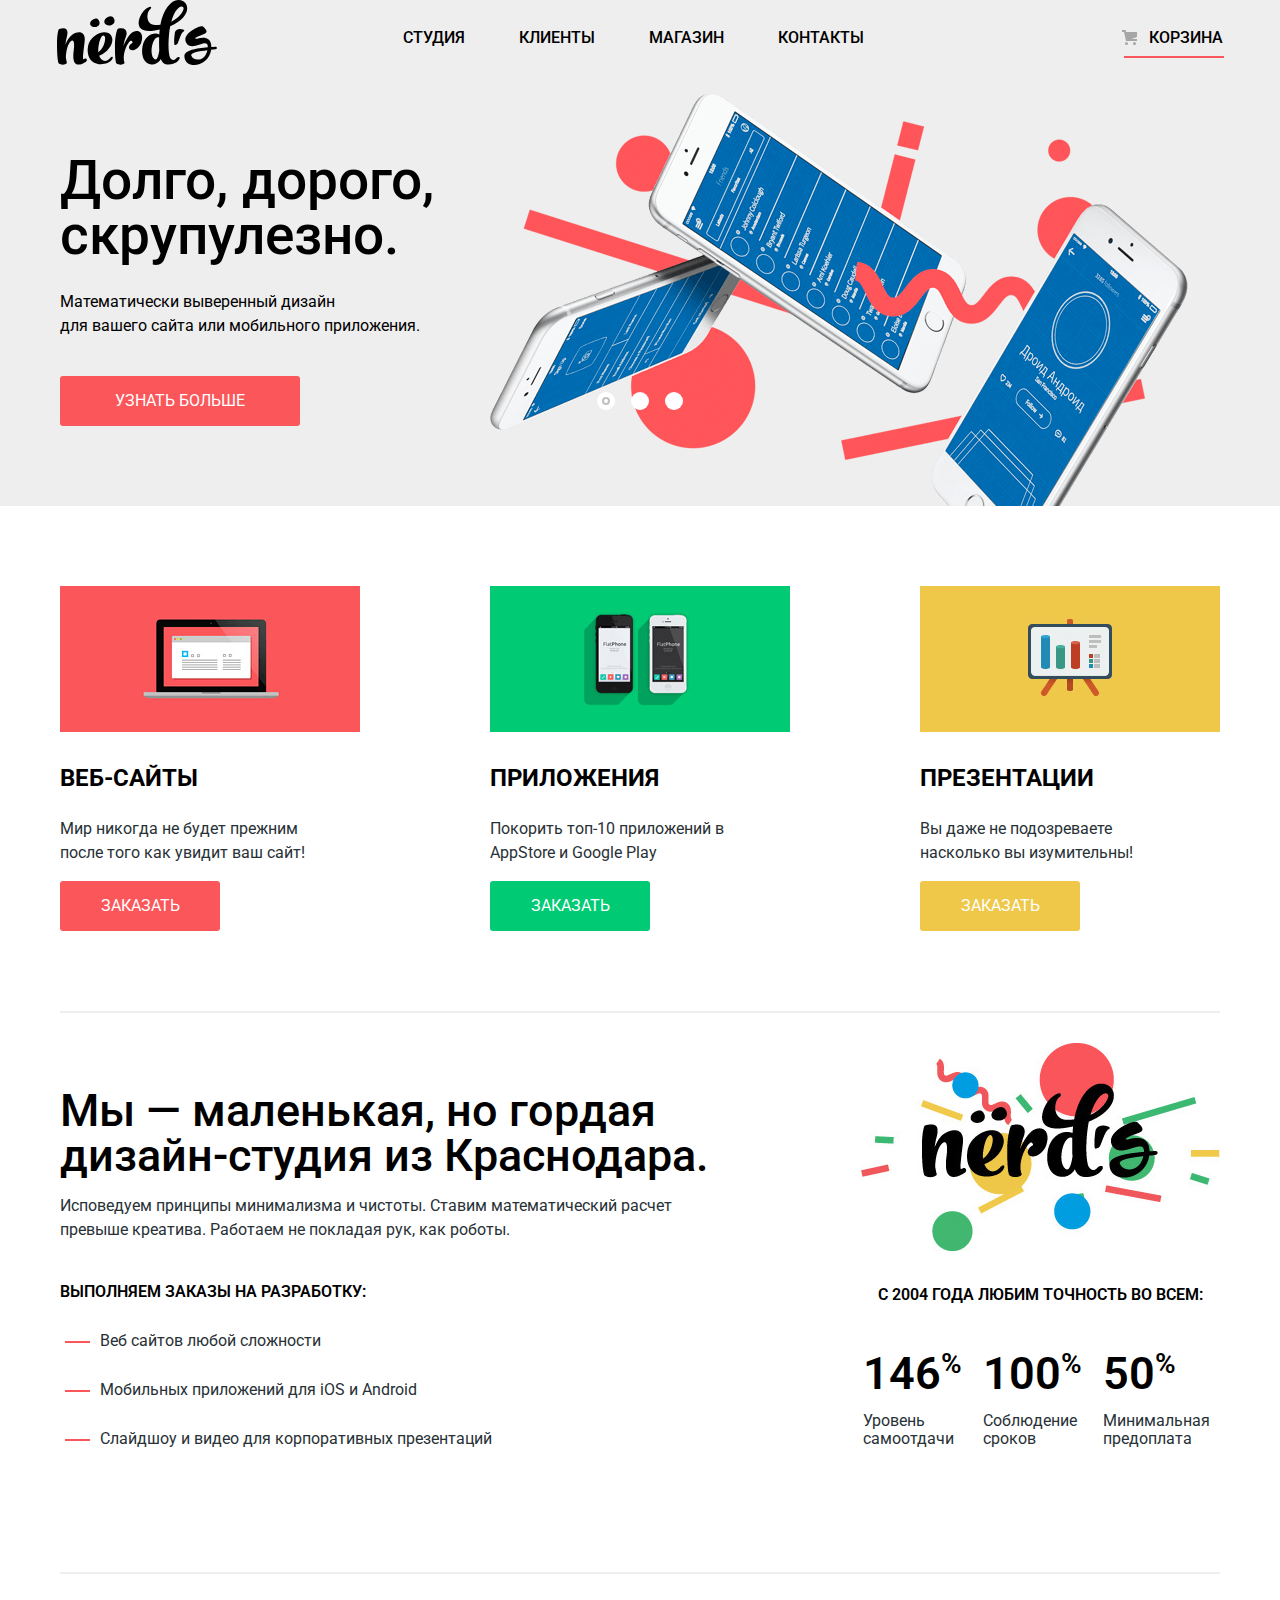
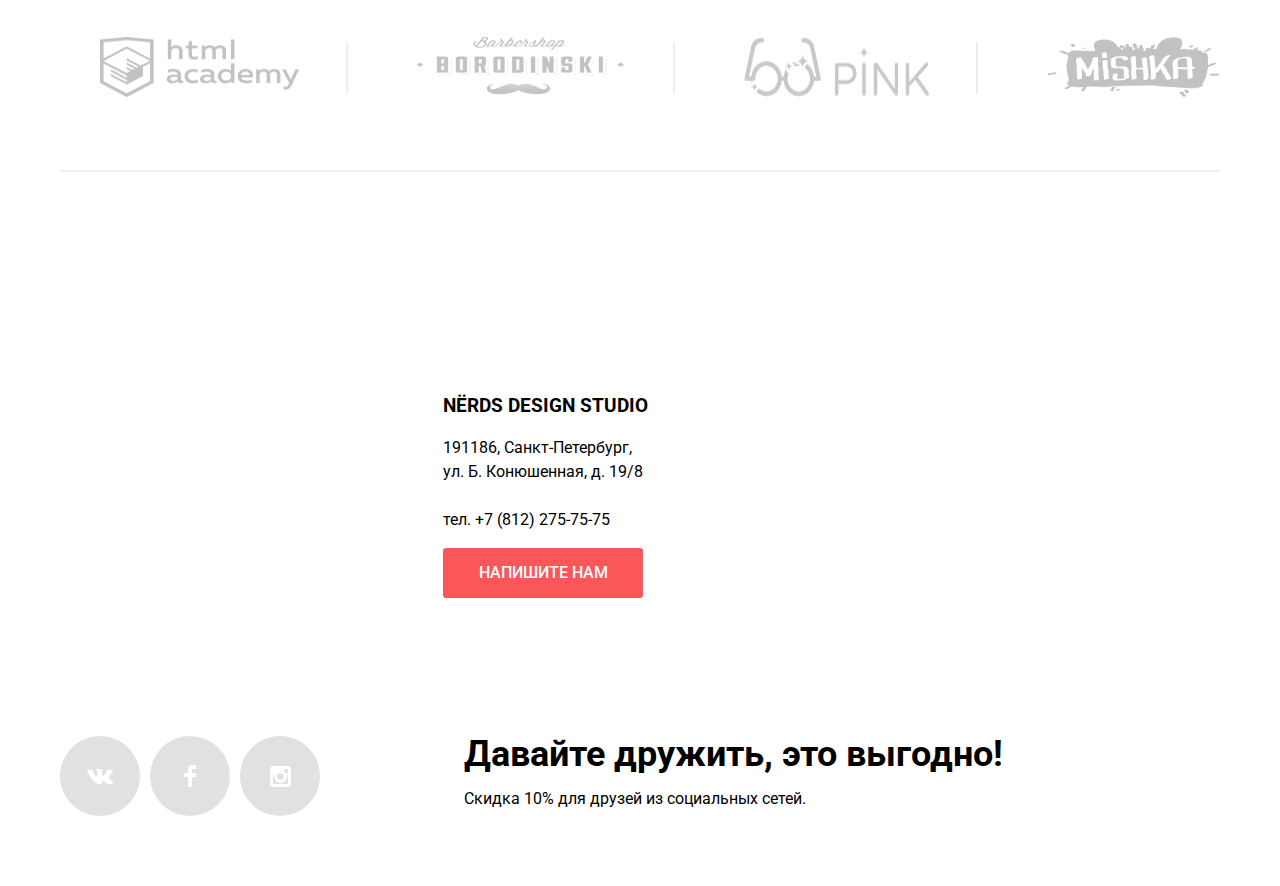
==== commit 062880a8: "Личный проект: завершаем вёрстку" ====
--- a/index.html
+++ b/index.html
@@ -13,19 +13,19 @@
   				<img src="img/nerds-logo.svg" width="160" height="65" alt="Дизайн-студия Нёрдс">
   			</a>
   		    <ul class="site-navigation">
-  				<li class="menu-item active"><a href="">Студия</a></li>
+  				<li class="menu-item"><a href="">Студия</a></li>
   				<li class="menu-item"><a href="">Клиенты</a></li>
   				<li class="menu-item"><a href="catalog.html">Магазин</a></li>
   				<li class="menu-item"><a href="">Контакты</a></li>
   			</ul>
   			<ul class="user-navigation">
-  				<li>
+  				<li class="menu-item-basket active-basket">
   					<a class="basket-button" href="">Корзина</a>
   				</li>
   			</ul>
    		</nav>
-   		<h1 class="visually-hidden">Дизайн-студия Нёрдс</h1>
   	</header>
+  	<h1 class="visually-hidden">Дизайн-студия Нёрдс</h1>
   	<section class="slider">
    		<div class="container">	
         <h2 class="visually-hidden">Превью продуктов компании</h2>
@@ -123,17 +123,17 @@
     <section class="nerds-partners">
     	<h2 class="visually-hidden">Партнеры</h2>
     	<ul class="partners">
-    		<li class="decor-1"><a href="https://htmlacademy.ru/intensive/htmlcss" class="main-partners"><img src="img/logo-1.png" width="199" height="68" alt="htmlacademy"></a></li>
-    		<li class="decor-2"><a href="#" class="main-partners"><img src="img/logo-2.png" width="209" height="90" alt="borodinski"></a></li>
-    		<li class="decor-3"><a href="#" class="main-partners"><img src="img/logo-3.png" width="185" height="52" alt="pink"></a></li>
-    		<li><a href="#" class=" main-partners"><img src="img/logo-4.png" width="173" height="84" alt="mishka"></a></li>
+    		<li class="decor"><a href="https://htmlacademy.ru/intensive/htmlcss" class="main-partners"><img src="img/logo-1.png" width="199" height="60" alt="htmlacademy"></a></li>
+    		<li class="decor"><a href="#" class="main-partners"><img src="img/logo-2.png" width="209" height="60" alt="borodinski"></a></li>
+    		<li class="decor"><a href="#" class="main-partners"><img src="img/logo-3.png" width="185" height="60" alt="pink"></a></li>
+    		<li><a href="#" class=" main-partners"><img src="img/logo-4.png" width="173" height="60" alt="mishka"></a></li>
     	</ul>
     </section>
 </div>
 	<div class="container-map">
     <section class="map">
     	<h2 class="visually-hidden">Адрес расположения фирмы</h2>
-    	<img  src="img/map.png" width="1440" height="416" alt="map">
+    	  <iframe src="https://www.google.com/maps/embed?pb=!1m18!1m12!1m3!1d1998.6037999040354!2d30.322010416394033!3d59.938716271971415!2m3!1f0!2f0!3f0!3m2!1i1024!2i768!4f13.1!3m3!1m2!1s0x4696310fca5ba729%3A0xea9c53d4493c879f!2sBolshaya+Konyushennaya+ul.%2C+19%2C+Sankt-Peterburg%2C+Russia%2C+191186!5e0!3m2!1sen!2s!4v1441888483426" width="750" height="416" allowfullscreen></iframe>
     	<div class="adress">
    			<h3>NЁRDS DESIGN STUDIO</h3>
    			<p class="contacts">
@@ -144,7 +144,6 @@
    		</p>
    		<a class="button-adress" href="#">Напишите нам</a>
    	</div>
-   		<div class="map-pointer"></div>
     </section>
     </div>	
   </main>
@@ -170,22 +169,22 @@
     <section class="modal">
     	<h2 class="visually-hidden">Форма обратной связи</h2>
     	<div class="modal-wrp">
-    		<button class="modal-close" type="button">Закрыть</button>
+    		<button class="modal-close" type="button" aria-label="Закрыть"></button>
    		<span class="modal-title">Напишите нам!</span>
    		<form class="modal-form" action="https://echo.htmlacademy.ru" method="post"> 
-   	  <label class="modal-text" for="user-name">Ваше Имя:
-          <input class="modal-input modal-input-login" id="user-name" type="text" name="Имя" placeholder="Имя и Фамилия">
+   	  <label class="modal-text" for="user-name">Ваше имя:
+          <input class="modal-input modal-input-login" id="user-name" type="text" name="login" placeholder="Имя Фамилия">
       </label>
    		  <label class="modal-text" for="user-email">Ваш e-mail:
           <input class="modal-input modal-input-mail" id="user-email" type="email" name="email" placeholder="email@example.com">
       </label>
-      <p class="modal-text modal-text-message">Текст письма:
-          <textarea class="modal-message"  rows="4" name="message" placeholder="В свободной форме"></textarea>
-      </p>
+      <label class="modal-text modal-text-message" for="text">Текст письма:
+          <textarea class="modal-message" id="text"  rows="4" name="message" placeholder="В свободной форме"></textarea>
+      </label>
    			<button class="btn" type="submit">Отправить</button>
    		</form>
    	</div>
    </section>
-   	<div class="modal-overlay"></div>
+   	<script src="js/modal.js"></script>
   </body>
 </html>
--- a/css/style.css
+++ b/css/style.css
@@ -19,7 +19,6 @@
 .container {
 	width: 1160px;
 	margin: 0 auto;
-	padding: 0 20px;
 	box-sizing: border-box;
 }
 .visually-hidden {
@@ -170,7 +169,19 @@
 	position: relative;
     margin-right: 50px;
 }
-
+.menu-item-basket {
+	display: inline-block;
+	position: relative;
+}
+.active-basket::before {
+  content: "";
+  position: absolute;
+  background: #fb565a;
+  height: 2px;
+  width: 100px;
+  bottom: -5px;
+  left: 25px;
+}
 .active::before {
   content: "";
   position: absolute;
@@ -193,7 +204,9 @@
 	color: #000000;
 }
 .site-navigation a:hover,
-.user-navigation a:hover {
+.user-navigation a:hover,
+.site-navigation a:focus,
+.user-navigation a:focus {
 	font-weight: 500;
 	color: #fb565a;
 }
@@ -201,11 +214,7 @@
 .user-navigation a:active {
 	color: #bdbdbd;
 }
-.site-navigation a:focus,
-.user-navigation a:focus {
-	font-weight: 500;
-	color: #bdbdbd;
-}
+
 .product-list {
 	list-style: none;
 }
@@ -226,6 +235,7 @@
 	display: block;
 	padding: 16px 0;
 	width: 160px;
+
 
 	font-size: 16px;
 	line-height: 18px;
@@ -345,12 +355,14 @@
 	border: none;
 	border-radius: 3px;
 }
-.show:hover {
+.show:hover,
+.show:focus {
 	background-color: #dfdfdf;
 }
 .show:active {
 	color: #b2b2b2;
 	background-color: #d5d5d5;
+	box-shadow: 0 3px rgba(0 , 0, 0, 0.1) inset;
 }
 .catalog-columns fieldset {
 	border:none;
@@ -424,14 +436,12 @@
 	top: 31px;
 	left: 0;
 
-	width: 4px;
-	height: 4px;
+	width: 20px;
+	height: 23px;
 	padding: 0;
 
-	border: 8px solid #ffffff;
-	background-color: #ababab;
-	box-shadow: 0 2px 1px 0 #cfcfcf;
-	border-radius: 50%;
+    background-image: url('../img/filter-button.svg');
+	background-repeat: no-repeat;
 	cursor: pointer;
 }
 .range-controls .toggle-min {
@@ -725,26 +735,20 @@
 .main-partners:active {
 	opacity: .1;
 }
-.decor-1::after, 
-.decor-2::after, 
-.decor-3::after {
+.partners li {
+	position: relative;
+}
+.decor::after{
     content: "";
     position: absolute;
     width: 2px;
-    height: 50px;
+    height: 52px;
     top: 5px;
-    right: 47px;
+    right: -49px;
     background-color: #eeeeee;
 }
-.decor-2::after,
-.decor-3::after{
-	top:15px;
-	right:56px
-}
-.decor-3::after{
-	top:-5px;
-	right:60px
-}
+
+
 .filter {
 	margin-top: 61px;
 }
@@ -783,8 +787,8 @@
 .filter-input-checkbox + label::before {
 	content: "";
 	position: absolute;
-	left: -42px;
 	top: 0;
+    left: -42px;
 
 	width: 27px;
 	height: 25px;
@@ -794,27 +798,31 @@
 	background-position: 0 0;
 	opacity: 0.4;
 }
-.filter-input-checkbox:checked + label::after {
+input[type=checkbox]:checked + label::before {
+    content: "";
+    width: 27px;
+    height: 23px;
+    top: 0;
+    left: -42px;
+    position: absolute;
+    background-image: url(../img/checkbox-on.svg);
+}
+
+input[type=radio]:checked + label::before {
+    content: "";
+    width: 27px;
+    height: 25px;
+    top: 0px;
+    left: -42px;
+    position: absolute;
+    background-image: url(../img/radio-on.svg);
+}
+.filter-label-radio::before {
 	content: "";
 
 	position: absolute;
 	top: 0px;
 	left: -42px;
-
-	width: 25px;
-	height: 25px;
-
-	background-image: url("../img/checkbox-on.svg");
-	background-repeat: no-repeat;
-	background-position: 0 0;
-}
-
-.filter-label-radio::before {
-	content: "";
-
-	position: absolute;
-	left: -42px;
-	top: 0px;
 
 	width: 27px;
 	height: 25px;
@@ -823,26 +831,17 @@
 	background-repeat: no-repeat;
 	background-position: 0 0;
 	opacity: 0.4;
-}
-.filter-input-radio:checked + label::after {
-	content: "";
-
-	position: absolute;
-	top: 0px;
-	left: -42px;
-
-	width: 25px;
-	height: 25px;
-
-	background-image: url("../img/radio-on.svg");
-	background-repeat: no-repeat;
-	background-position: 0 0;
-
-}
-
-.filter-label-radio:hover::before, .filter-label-check:hover::before {
+
+}
+
+.filter-label-radio:hover::before, 
+.filter-label-check:hover::before,
+.filter-label-radio:focus::before,
+.filter-label-check:focus::before {
   opacity: 1;
-}
+
+}
+
 
 .button-buy  {
 	display: inline-block;
@@ -904,23 +903,34 @@
 	display: inline-block;
     margin-left: 37px;
 }
+
+.catalog-toggle-list a:hover {
+  opacity: .6;
+}
+
+.catalog-toggle-list a:active {
+  opacity: 1;
+}
+
 .catalog-toggle {
     display: inline-block;
     cursor: pointer;
 }
+.catalog-toggle {
+	opacity: 0.1;
+}
+
 .catalog-toggle-down {
     width: 11px;
     height: 10px;
     margin-right: 10px;
-    background-image: url(../img/icon-down-dir.svg);
 }
 .catalog-toggle-up {
     width: 11px;
     height: 10px;
-    background-image: url(../img/icon-up-dir.svg);
-    opacity: 0.2;
-    cursor: auto;
-}
+
+}
+
 .catalog-sort-item {
 	font-size: 14px;
 	line-height: 18px;
@@ -960,7 +970,8 @@
 }
 
  .catalog-item:hover::before {
-    background-color: #4d4d4d;
+
+    background-image: url("../img/browser.svg");
 }
 
 .catalog-item:nth-child(2n) {
@@ -981,19 +992,19 @@
 .catalog-item::after {
   content: "";
   position: absolute;
-  width: 15px;
-  height: 15px;
+  width: 14px;
+  height: 14px;
   border-radius: 50%;
   background-color: #fff;
-  left: 50px;
-  top: -25px;
-  box-shadow: 25px 0 0 0 #ffffff,
-  -25px 0 0 0 #fff;
-}
+  left: 39px;
+  top: -26px;
+  box-shadow: 23px 0 0 0 #ffffff, -23px 0 0 0 #ffffff;
+}
+
 .catalog-hover {
   position: absolute;
-  height: 235px;
-  width: 360px;
+  min-width: 360px;
+  min-height: 235px;
   background-color: #eeeeee;
   box-sizing: border-box;
   margin-top: 350px;
@@ -1006,9 +1017,9 @@
   display: block;
   margin: 0 auto;
   text-align: center;
-  text-align: center;
   width: 215px;
 }
+
 .pagination-list {
 	margin-left: 40px;
 	margin-bottom: 60px;
@@ -1048,7 +1059,7 @@
 	text-align: center;
 }
 .button-adress  {
-	display: inline-block;
+	display: block;
 	width: 200px;
 	padding: 16px 0;
 	font-size: 16px;
@@ -1056,13 +1067,55 @@
 	font-weight: 500;
 	text-align: center;
 	color: #ffffff;
-	
+	text-decoration: none;
 	text-transform: uppercase;
 
 	background-color: #fb565a;
 	border: none;
 	border-radius: 3px;
 }
+
+@keyframes bounce {
+	0% {
+		transform: translateX(-2000px);
+	}
+
+	70% {
+		transform: translateX(30px);
+
+	}
+
+	90% {
+		transform: translateX(-10px);
+	}
+
+	100% {
+		transform: translateX(0);
+	}
+}
+
+@keyframes shake {
+	0%,
+	100% {
+		transform: translateX(0);
+	}
+
+	10%,
+	30%,
+	50%,
+	70%,
+	90% {
+		transform: translateX(-10px);
+	}
+
+	20%,
+	40%,
+	60%,
+	80% {
+		transform: translateX(10px);
+	}
+}
+
 .modal {
 	position: fixed;
     z-index: 100;
@@ -1079,6 +1132,26 @@
     box-shadow: -1px 12px 19px -5px #000000;
     display: none;
 }
+
+.modal input:hover,
+.modal textarea:hover {
+	border-color: #b4b9bb;
+}
+.modal-text {
+	font-size: 16px;
+	line-height: 18px;
+	font-weight: 600;
+	color: #000000;
+}
+
+.modal-show {
+	display: block;
+
+	animation: bounce 0.6s;
+}
+.modal-error {
+	animation: shake 0.6s;
+}
 .modal-wrp {
   padding-top: 70px;
   padding-bottom: 84px;
@@ -1113,15 +1186,18 @@
     margin-top: 5px;
     margin-left: 3px;
     margin-bottom: 14px;
-    font: inherit;
     padding: 8px 12px;
-    border: 2px solid #d7dcde;}
+    border: 2px solid #d7dcde;
+}
 
 .modal-input, .modal-message {
   display: inline-block;
   box-sizing: border-box;
+  font-family: 'Roboto',Arial, sans-serif;
+  font-size: 16px;
   line-height: 18px;
-  color: #a1a1a1;
+  font-weight: 400;
+  color: #444444;
   padding: 15px;
   margin-top: 10px;
   border: 2px solid #d7dcde;
@@ -1175,13 +1251,17 @@
     text-align: center;
     border-radius: 5px;
 }
-
-.btn:active, .btn:focus {
-  outline: none;
+.btn:hover {
+	background-color: #e74246;
+}
+.btn:active {
+	color: #e48789;
+
+	background-color: #d7373b;
+	box-shadow: 0 3px rgba(0 , 0, 0, 0.1) inset;
 }
 .modal-close {
   position: absolute;
-  font-size: 0;
   top: 80px;
   right: 90px;
   width: 21px;
@@ -1192,7 +1272,6 @@
   background-image: url("../img/close-cross.svg");
   opacity: .3;
 }
-
 .modal-close:hover {
   opacity: 1;
 }
@@ -1201,12 +1280,11 @@
   opacity: .1;
 }
 .container-map {
-	width: 1440px;
+	width: 100%;
 	margin: 0 auto;
-	padding: 0 20px;
 	box-sizing: border-box;
 }
-.map-pointer {
+/*.map-pointer {
 	position: absolute;
     left: 1072px;
     top: 1970px;
@@ -1214,12 +1292,13 @@
 	height: 190px;
 	background-image: url("../img/map-marker.png");
 }
+*/
 .adress {
 	position: absolute;
 	left: 393px;
 	top: 1935px;
-    width: 320px;
-    height: 308px;
+    min-width: 320px;
+    min-height: 308px;
     background: #ffffff;
     box-sizing: border-box;
     display: block;
@@ -1231,15 +1310,21 @@
 	left: 393px;
 	top: 2655px;
 }
-.pointer-catalog {
+/*.pointer-catalog {
 	position: absolute;
     left: 1072px;
     top: 2688px;
 }
+*/
 .information {
 	width: 700px;
 
 }
 .statistics {
 	width: 360px;
+}
+.map iframe {
+	position: relative;
+	border: none;
+	width:100%; 
 }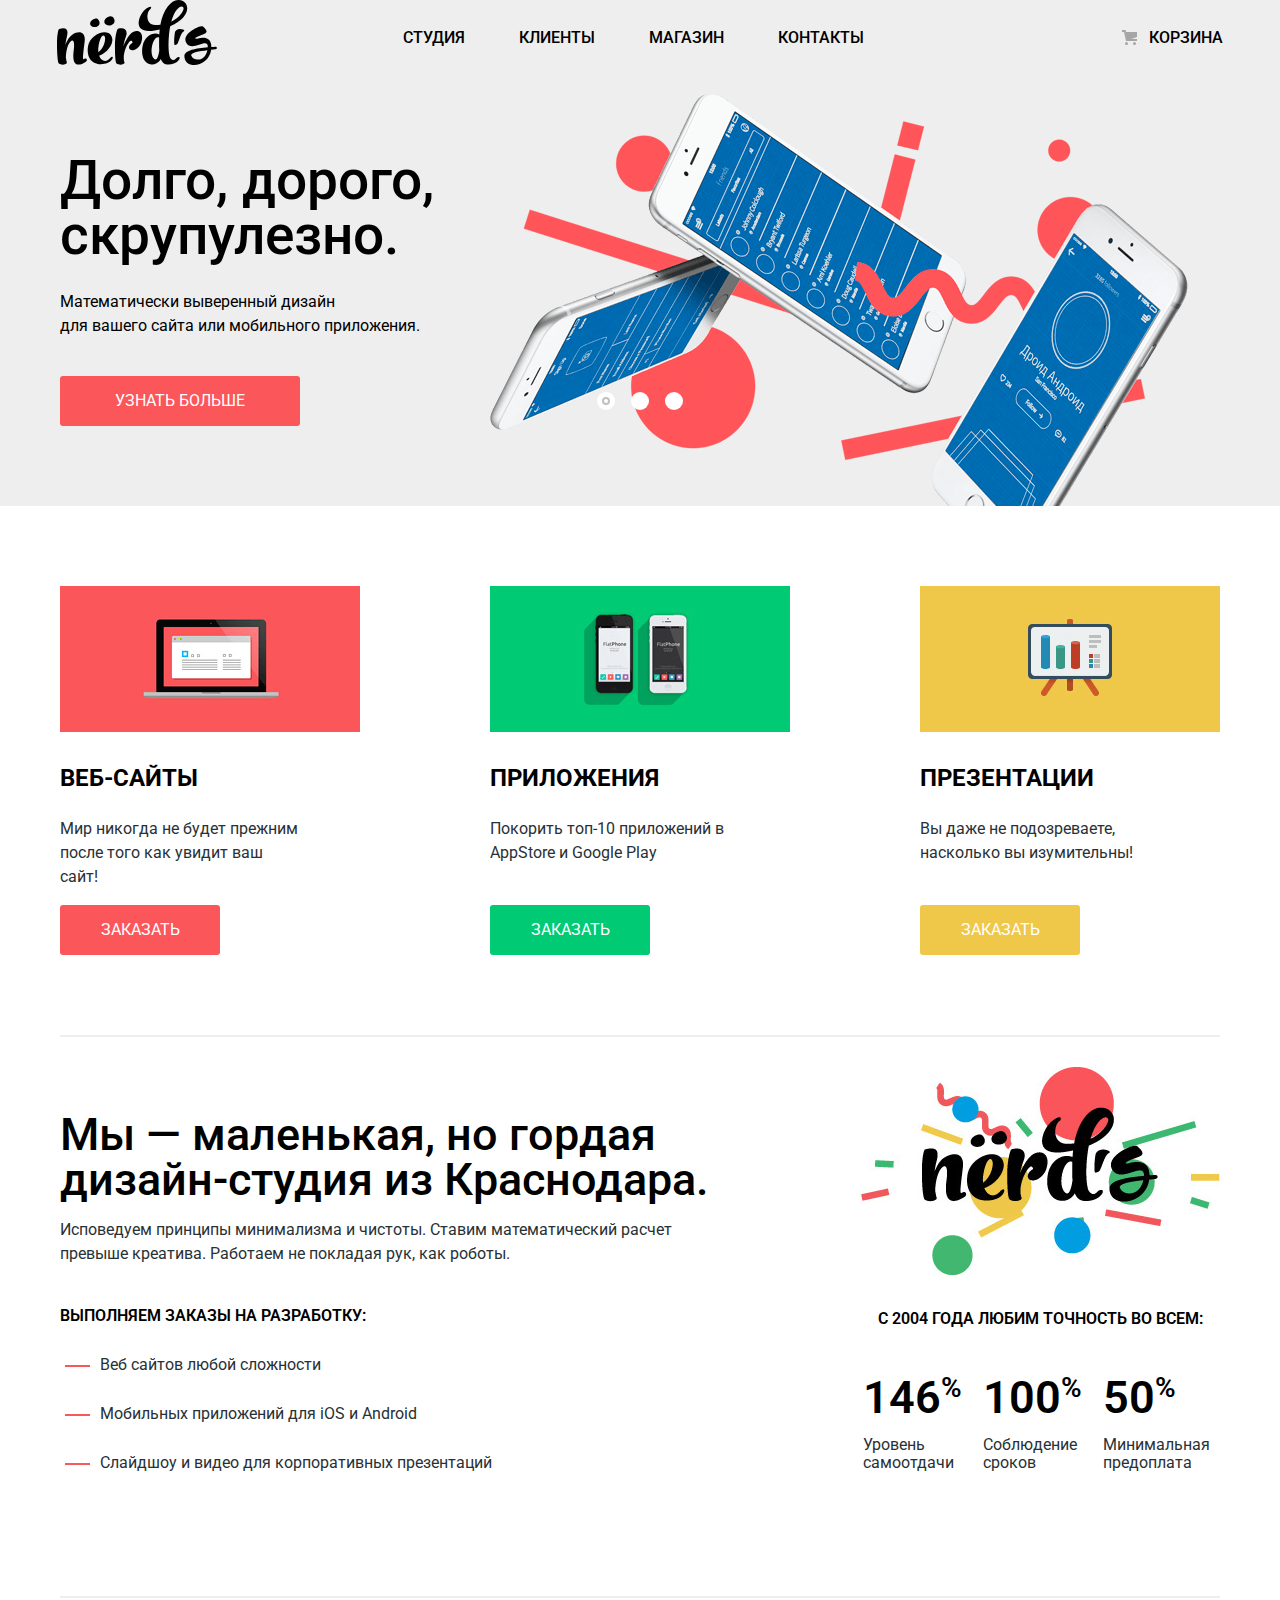
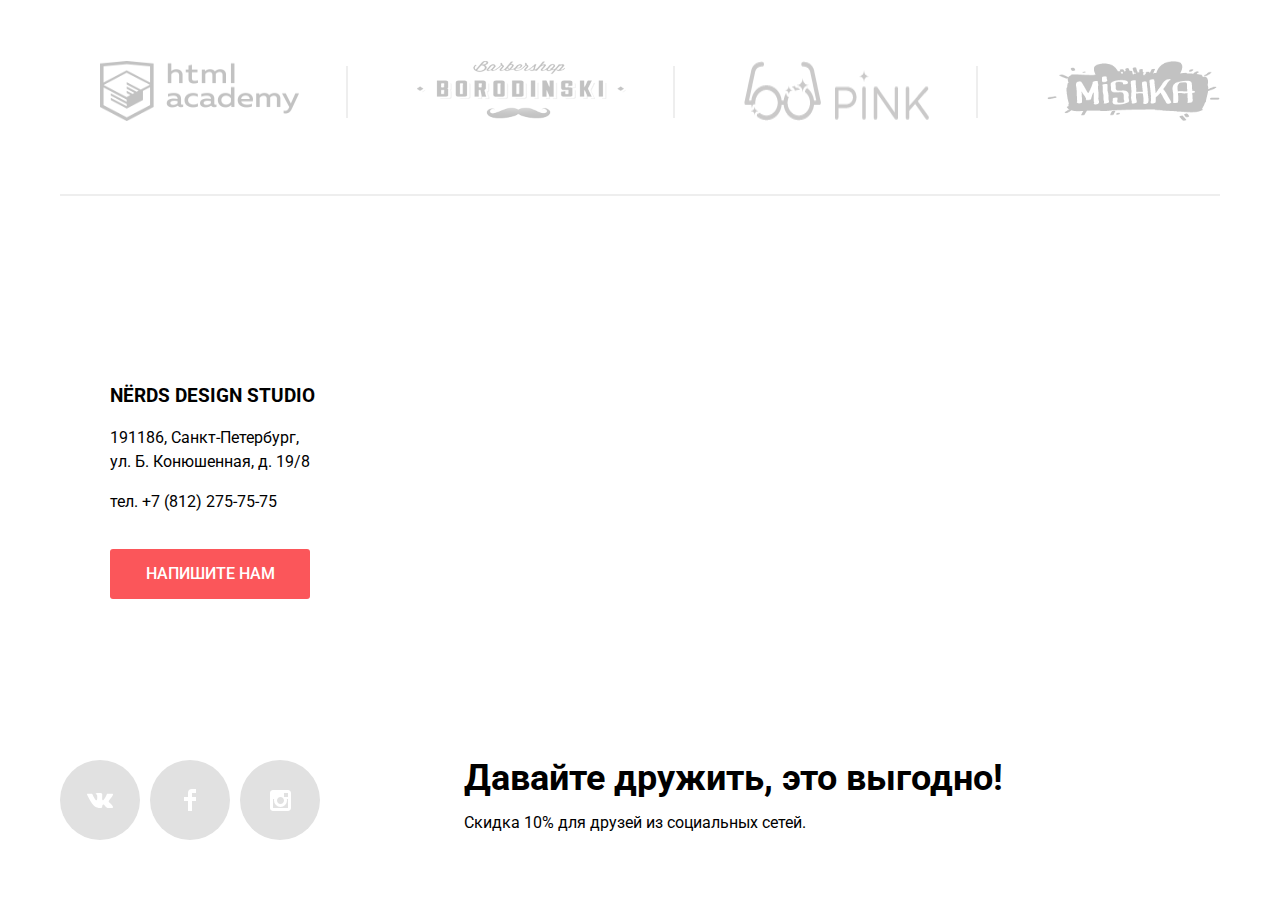
==== commit af0f4ee6: "Личный проект: завершаем вёрстку" ====
--- a/index.html
+++ b/index.html
@@ -9,7 +9,7 @@
 <body>
   	<header class="main-header">
   		<nav class="main-navigation">
-  			<a class="main-header-logo">
+  			<a>
   				<img src="img/nerds-logo.svg" width="160" height="65" alt="Дизайн-студия Нёрдс">
   			</a>
   		    <ul class="site-navigation">
@@ -19,7 +19,7 @@
   				<li class="menu-item"><a href="">Контакты</a></li>
   			</ul>
   			<ul class="user-navigation">
-  				<li class="menu-item-basket active-basket">
+  				<li>
   					<a class="basket-button" href="">Корзина</a>
   				</li>
   			</ul>
@@ -66,7 +66,7 @@
                 <img src="img/illustration-1.png" width="300" height="146" alt="Веб-Сайты">
             </a>
             <h3>Веб-Сайты</h3>
-            <p>Мир никогда не будет прежним<br>после того как увидит ваш сайт!</p>
+            <p>Мир никогда не будет прежним после того как увидит ваш сайт!</p>
    			<a class="button web-site" href="#">Заказать</a>
           </li>
              <li class="product">
@@ -74,7 +74,7 @@
                 <img src="img/illustration-2.png" width="300" height="146" alt="Приложения">
             </a>
             <h3>Приложения</h3>
-            <p>Покорить топ-10 приложений в<br>AppStore и Google Play</p>
+            <p>Покорить топ-10 приложений в AppStore и Google Play</p>
    			<a class="button app" href="#">Заказать</a>
           </li>
           <li class="product">
@@ -82,7 +82,7 @@
                 <img src="img/illustration-3.png" width="300" height="146" alt="Презентации">
             </a>
             <h3>Презентации</h3>
-            <p>Вы даже не подозреваете<br>насколько вы изумительны!</p>
+            <p>Вы даже не подозреваете, насколько вы изумительны!</p>
    			<a class="button presentation" href="#">Заказать</a>
           </li>
       </ul>
@@ -134,18 +134,17 @@
     <section class="map">
     	<h2 class="visually-hidden">Адрес расположения фирмы</h2>
     	  <iframe src="https://www.google.com/maps/embed?pb=!1m18!1m12!1m3!1d1998.6037999040354!2d30.322010416394033!3d59.938716271971415!2m3!1f0!2f0!3f0!3m2!1i1024!2i768!4f13.1!3m3!1m2!1s0x4696310fca5ba729%3A0xea9c53d4493c879f!2sBolshaya+Konyushennaya+ul.%2C+19%2C+Sankt-Peterburg%2C+Russia%2C+191186!5e0!3m2!1sen!2s!4v1441888483426" width="750" height="416" allowfullscreen></iframe>
+    </section>
+    </div>
+        <div class="container-contacts">
     	<div class="adress">
    			<h3>NЁRDS DESIGN STUDIO</h3>
    			<p class="contacts">
-   			191186, Санкт-Петербург,<br>  ул. Б. Конюшенная, д. 19/8
-   			<br>
-   			<br>  
-   			тел. +7 (812) 275-75-75
-   		</p>
+   			191186, Санкт-Петербург, ул. Б. Конюшенная, д. 19/8</p>
+   			<a class="phone" href="tel:+78122757575">тел. +7 (812) 275-75-75</a>
    		<a class="button-adress" href="#">Напишите нам</a>
    	</div>
-    </section>
-    </div>	
+   	</div>	
   </main>
   	<footer class="main-footer container">
   		<div class="footer-social">
--- a/css/style.css
+++ b/css/style.css
@@ -169,19 +169,7 @@
 	position: relative;
     margin-right: 50px;
 }
-.menu-item-basket {
-	display: inline-block;
-	position: relative;
-}
-.active-basket::before {
-  content: "";
-  position: absolute;
-  background: #fb565a;
-  height: 2px;
-  width: 100px;
-  bottom: -5px;
-  left: 25px;
-}
+
 .active::before {
   content: "";
   position: absolute;
@@ -225,6 +213,7 @@
 }
 .product p {
 	color: #283136;
+	width: 240px;
 } 
 .product h3 {
 	font-size: 24px;
@@ -242,6 +231,7 @@
 	color: #ffffff;
 	text-transform: uppercase;
 	text-align: center;
+	vertical-align: middle;
 	text-decoration: none;
 
 	border-radius: 3px;
@@ -258,6 +248,7 @@
 	color: #ffffff;
 	text-transform: uppercase;
 	text-align: center;
+	vertical-align: middle;
 	text-decoration: none;
 
 	background-color: #fb565a;
@@ -277,12 +268,14 @@
 
 .app {
 	background-color: #00ca74;
+	margin-top: 40px;
 }
 .web-site {
 	background-color: #fb565a;
 }
 .presentation {
 	background-color: #efc84a;
+	margin-top: 40px;
 }
 .web-site:hover {
 	background-color: #e74246;
@@ -346,8 +339,8 @@
 	line-height: 18px;
 	font-weight: 500;
 	text-align: center;
+	vertical-align: middle;
 	color: #000000;
-	vertical-align: middle;
 	text-transform: uppercase;
 	outline: none;
 
@@ -851,6 +844,7 @@
 	line-height: 18px;
 	font-weight: 500;
 	text-align: center;
+	vertical-align: middle;
 	color: #ffffff;
 	
 	text-transform: uppercase;
@@ -1017,7 +1011,7 @@
   display: block;
   margin: 0 auto;
   text-align: center;
-  width: 215px;
+  width: 230px;
 }
 
 .pagination-list {
@@ -1057,15 +1051,18 @@
 	width: 260px;
 	text-transform: uppercase;
 	text-align: center;
+	vertical-align: middle;
 }
 .button-adress  {
 	display: block;
 	width: 200px;
 	padding: 16px 0;
+	margin-top: 35px;
 	font-size: 16px;
 	line-height: 18px;
 	font-weight: 500;
 	text-align: center;
+	vertical-align: middle;
 	color: #ffffff;
 	text-decoration: none;
 	text-transform: uppercase;
@@ -1129,7 +1126,7 @@
     width: 960px;
     height: 590px;
     background-color: #ffffff;
-    box-shadow: -1px 12px 19px -5px #000000;
+    box-shadow: 0px 20px 40px 0px rgba(0, 1, 1, 0.75);
     display: none;
 }
 
@@ -1158,7 +1155,6 @@
   padding-left: 100px;
   padding-right: 100px;
 }
-
 .modal-title {
   position: relative;
   font-size: 45px;
@@ -1189,7 +1185,6 @@
     padding: 8px 12px;
     border: 2px solid #d7dcde;
 }
-
 .modal-input, .modal-message {
   display: inline-block;
   box-sizing: border-box;
@@ -1249,6 +1244,7 @@
     padding-top: 17px;
     padding-bottom: 17px;
     text-align: center;
+    vertical-align: middle;
     border-radius: 5px;
 }
 .btn:hover {
@@ -1279,24 +1275,16 @@
 .modal-close:active {
   opacity: .1;
 }
+
 .container-map {
 	width: 100%;
 	margin: 0 auto;
 	box-sizing: border-box;
 }
-/*.map-pointer {
-	position: absolute;
-    left: 1072px;
-    top: 1970px;
-	width: 231px;
-	height: 190px;
-	background-image: url("../img/map-marker.png");
-}
-*/
+
 .adress {
 	position: absolute;
-	left: 393px;
-	top: 1935px;
+	top: 1925px;
     min-width: 320px;
     min-height: 308px;
     background: #ffffff;
@@ -1307,15 +1295,16 @@
 }
 .adress-catalog {
 	position: absolute;
-	left: 393px;
-	top: 2655px;
-}
-/*.pointer-catalog {
-	position: absolute;
-    left: 1072px;
-    top: 2688px;
-}
-*/
+	top: 2650px;
+    min-width: 320px;
+    min-height: 308px;
+    background: #ffffff;
+    box-sizing: border-box;
+    display: block;
+    z-index: 30;
+    padding: 40px 50px;
+}
+
 .information {
 	width: 700px;
 
@@ -1327,4 +1316,23 @@
 	position: relative;
 	border: none;
 	width:100%; 
+}
+.container-contacts {
+	width: 1160px;
+	margin: 0 auto;
+}
+.phone {
+	color: #000000;
+}
+.contacts {
+	width: 210px;
+}
+.cart-1 {
+	width: 210px;
+}
+.cart-2 {
+	width: 230px;
+}
+.cart-4 {
+width: 200px;
 }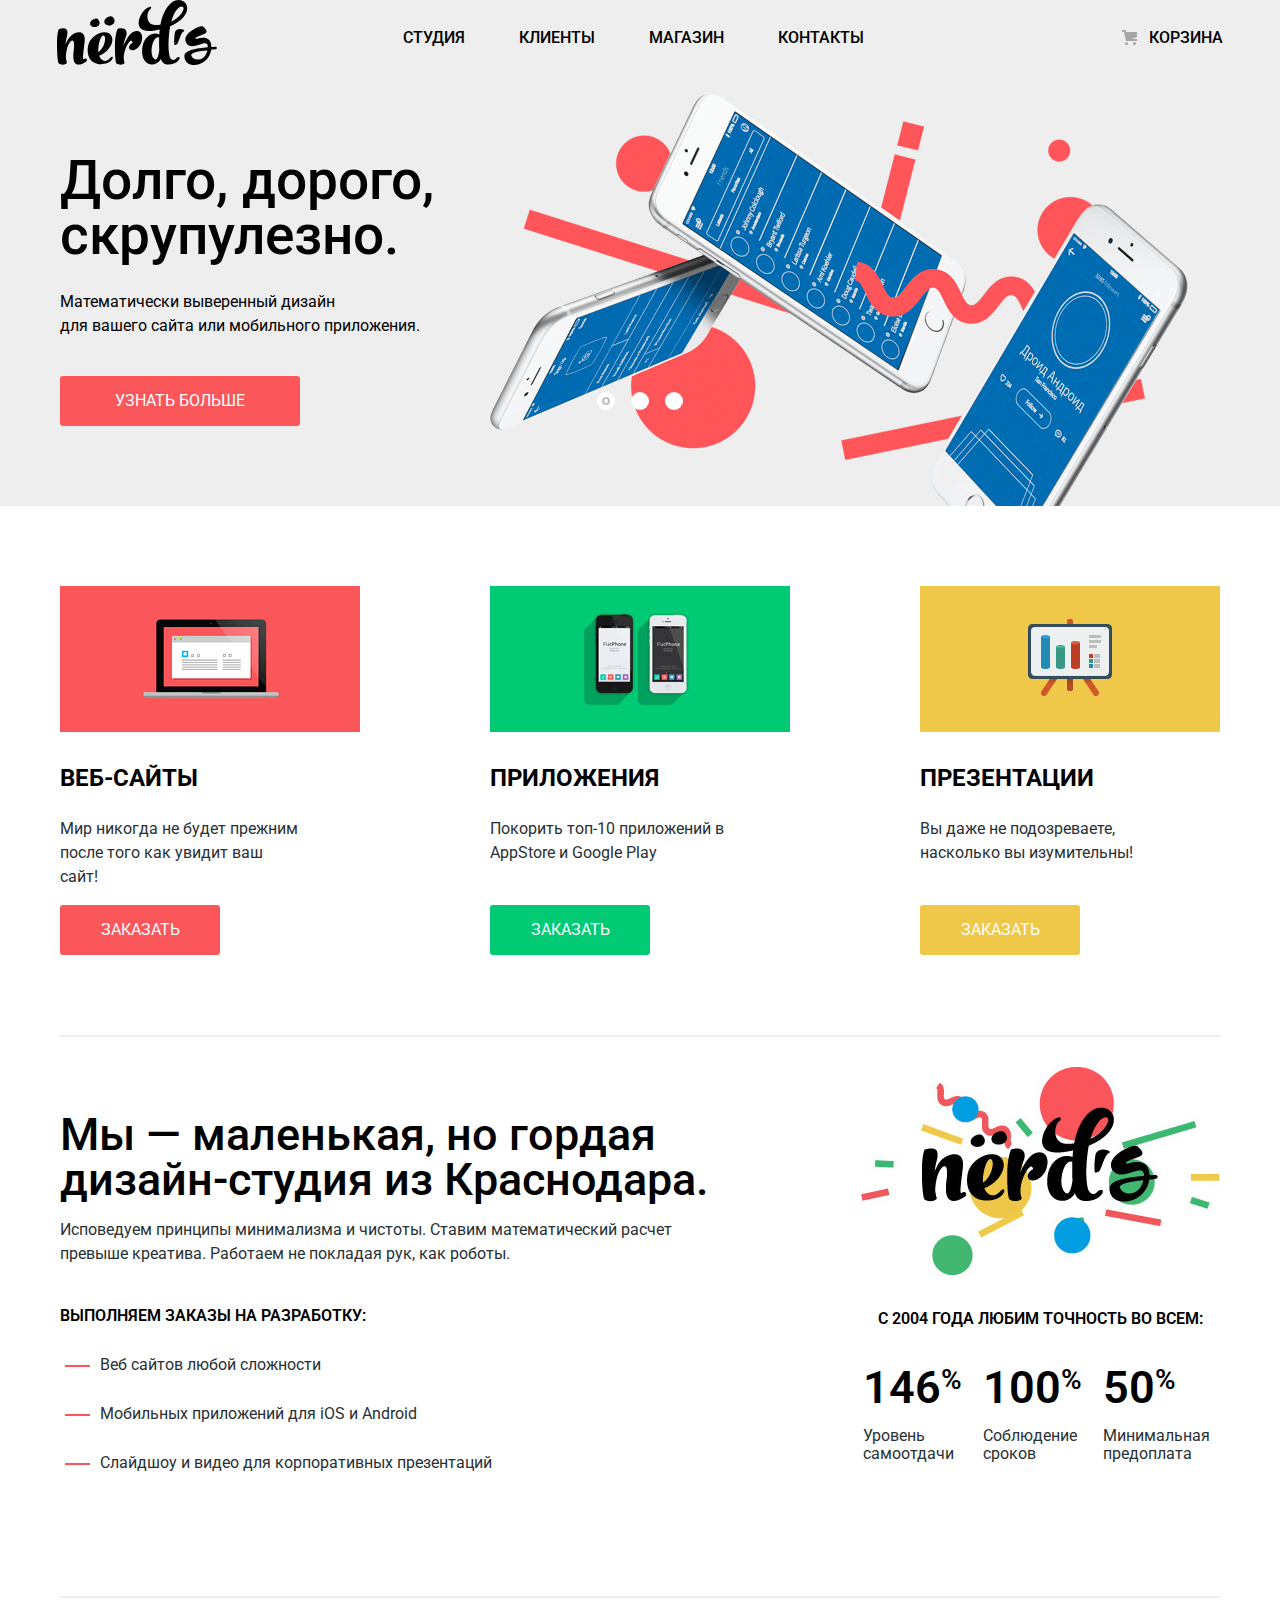
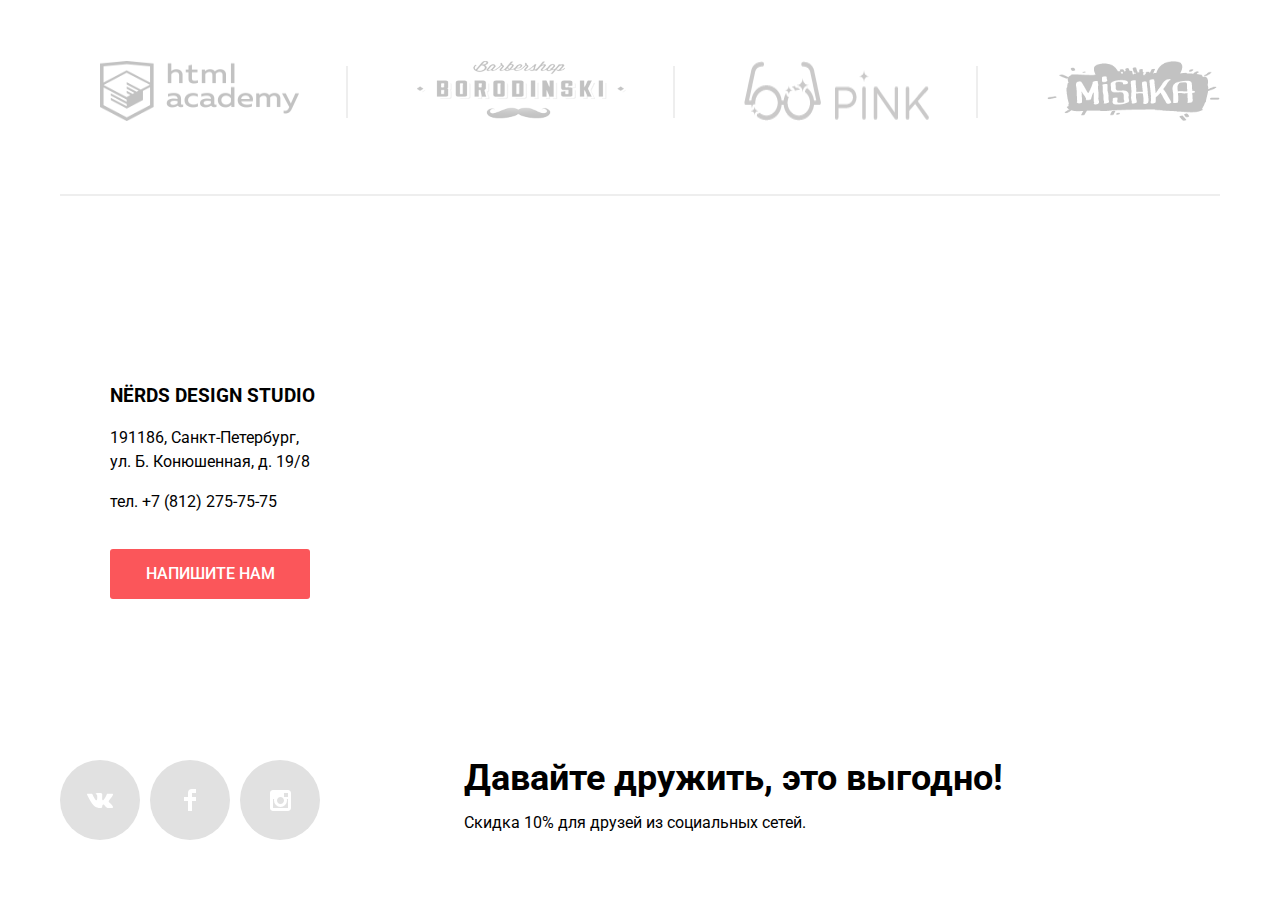
==== commit ddb83be1: "Личный проект: завершаем вёрстку" ====
--- a/index.html
+++ b/index.html
@@ -1,189 +1,196 @@
 <!DOCTYPE html>
 <html lang="ru">
-  <head>
-    <meta charset="utf-8">
-    <title>Нёрдс</title>
-    <link href="https://fonts.googleapis.com/css?family=Roboto:100,100i,300,300i,400,400i,500,500i,700,700i,900,900i&display=swap&subset=cyrillic" rel="stylesheet">
-    <link href="css/style.css" rel="stylesheet" >
-  </head>
+
+<head>
+  <meta charset="utf-8">
+  <title>Нёрдс</title>
+  <link href="https://fonts.googleapis.com/css?family=Roboto:100,100i,300,300i,400,400i,500,500i,700,700i,900,900i&display=swap&subset=cyrillic" rel="stylesheet">
+  <link rel="stylesheet" href="css/normalize.css">
+  <link rel="stylesheet" href="css/min-style.css">
+</head>
+
 <body>
-  	<header class="main-header">
-  		<nav class="main-navigation">
-  			<a>
-  				<img src="img/nerds-logo.svg" width="160" height="65" alt="Дизайн-студия Нёрдс">
-  			</a>
-  		    <ul class="site-navigation">
-  				<li class="menu-item"><a href="">Студия</a></li>
-  				<li class="menu-item"><a href="">Клиенты</a></li>
-  				<li class="menu-item"><a href="catalog.html">Магазин</a></li>
-  				<li class="menu-item"><a href="">Контакты</a></li>
-  			</ul>
-  			<ul class="user-navigation">
-  				<li>
-  					<a class="basket-button" href="">Корзина</a>
-  				</li>
-  			</ul>
-   		</nav>
-  	</header>
-  	<h1 class="visually-hidden">Дизайн-студия Нёрдс</h1>
-  	<section class="slider">
-   		<div class="container">	
-        <h2 class="visually-hidden">Превью продуктов компании</h2>
-        <input class="visually-hidden" type="radio" id="product-1" name="toggle" checked>
-        <input class="visually-hidden" type="radio" id="product-2" name="toggle">
-        <input class="visually-hidden" type="radio" id="product-3" name="toggle">
-        <div class="slider-controls">
-          <label class="slider-controls-item slider-controls-item--1" for="product-1">Первый</label>
-          <label class="slider-controls-item slider-controls-item--2" for="product-2">Второй</label>
-          <label class="slider-controls-item slider-controls-item--3" for="product-3">Третий</label>
+  <header class="main-header">
+    <nav class="main-navigation">
+      <a>
+        <img src="img/nerds-logo.svg" width="160" height="65" alt="Дизайн-студия Нёрдс">
+      </a>
+      <ul class="site-navigation">
+        <li class="menu-item"><a href="">Студия</a></li>
+        <li class="menu-item"><a href="">Клиенты</a></li>
+        <li class="menu-item"><a href="catalog.html">Магазин</a></li>
+        <li class="menu-item"><a href="">Контакты</a></li>
+      </ul>
+      <ul class="user-navigation">
+        <li>
+          <a class="basket-button" href="">Корзина</a>
+        </li>
+      </ul>
+    </nav>
+  </header>
+  <h1 class="visually-hidden">Дизайн-студия Нёрдс</h1>
+  <section class="slider">
+    <div class="container">
+      <h2 class="visually-hidden">Превью продуктов компании</h2>
+      <input class="visually-hidden" type="radio" id="product-1" name="toggle" checked>
+      <input class="visually-hidden" type="radio" id="product-2" name="toggle">
+      <input class="visually-hidden" type="radio" id="product-3" name="toggle">
+      <div class="slider-controls">
+        <label class="slider-controls-item slider-controls-item--1" for="product-1">Первый</label>
+        <label class="slider-controls-item slider-controls-item--2" for="product-2">Второй</label>
+        <label class="slider-controls-item slider-controls-item--3" for="product-3">Третий</label>
       </div>
-  		<ul class="slider-list">
-   			<li class="slider-item">
-   				<h3>Долго, дорого,<br>скрупулезно.</h3>
-   				<p>Математически выверенный дизайн<br>для вашего сайта или мобильного приложения.</p>
-   				<a class="button-slider" href="#">Узнать больше</a>
-   			</li>
-   			<li class="slider-item">
-   				<h3>Любим математику как никто другой</h3>
-   				<p>Никакого креатива, только математические формули для расчета идеальных пропорций.</p>
-   				<a class="button-slider" href="#">Узнать больше</a>
-   			</li>
-   			<li class="slider-item">
-   				<h3>Только ночь,<br>только хардкор</h3>
-   				<p>Работать днем, как все? Мы против этого.<br> Ближе к полуночи работа только начинается.</p>
-   				<a class="button-slider" href="#">Узнать больше</a>
-   			</li>
-   		</ul>
-   </div>
-</section>
-  	<main>
-  	<div class="container">	
-    <section class="product-item">
-    	<h2 class="visually-hidden"> Список товаров</h2>
-    <ul class="product-list">
+      <ul class="slider-list">
+        <li class="slider-item">
+          <h3>Долго, дорого,<br>скрупулезно.</h3>
+          <p>Математически выверенный дизайн<br>для вашего сайта или мобильного приложения.</p>
+          <a class="button-slider" href="#">Узнать больше</a>
+        </li>
+        <li class="slider-item">
+          <h3>Любим математику как никто другой</h3>
+          <p>Никакого креатива, только математические формулы для расчета идеальных пропорций.</p>
+          <a class="button-slider" href="#">Узнать больше</a>
+        </li>
+        <li class="slider-item">
+          <h3>Только ночь,<br>только хардкор</h3>
+          <p>Работать днем, как все? Мы против этого.<br> Ближе к полуночи работа только начинается.</p>
+          <a class="button-slider" href="#">Узнать больше</a>
+        </li>
+      </ul>
+    </div>
+  </section>
+  <main>
+    <div class="container">
+      <section class="product-item">
+        <h2 class="visually-hidden"> Список товаров</h2>
+        <ul class="product-list">
           <li class="product">
-          	<a href="">
-                <img src="img/illustration-1.png" width="300" height="146" alt="Веб-Сайты">
+            <a href="">
+              <img src="img/illustration-1.png" width="300" height="146" alt="Веб-Сайты">
             </a>
             <h3>Веб-Сайты</h3>
             <p>Мир никогда не будет прежним после того как увидит ваш сайт!</p>
-   			<a class="button web-site" href="#">Заказать</a>
+            <a class="button web-site" href="#">Заказать</a>
           </li>
-             <li class="product">
-             <a href="">
-                <img src="img/illustration-2.png" width="300" height="146" alt="Приложения">
+          <li class="product">
+            <a href="">
+              <img src="img/illustration-2.png" width="300" height="146" alt="Приложения">
             </a>
             <h3>Приложения</h3>
             <p>Покорить топ-10 приложений в AppStore и Google Play</p>
-   			<a class="button app" href="#">Заказать</a>
+            <a class="button app" href="#">Заказать</a>
           </li>
           <li class="product">
-          	<a href="">
-                <img src="img/illustration-3.png" width="300" height="146" alt="Презентации">
+            <a href="">
+              <img src="img/illustration-3.png" width="300" height="146" alt="Презентации">
             </a>
             <h3>Презентации</h3>
             <p>Вы даже не подозреваете, насколько вы изумительны!</p>
-   			<a class="button presentation" href="#">Заказать</a>
+            <a class="button presentation" href="#">Заказать</a>
           </li>
-      </ul>
-    </section>
-</div>
+        </ul>
+      </section>
+    </div>
     <div class="container">
       <section class="information-company">
-      	 <div class="information">
-    	<h2 class="visually-hidden">Информация про фирму</h2>
-    		<p class="tagline">Мы — маленькая, но гордая дизайн-студия из Краснодара.</p>
-    		<p class="tasks">Исповедуем принципы минимализма и чистоты. Ставим математический расчет превыше креатива. Работаем не покладая рук, как роботы.</p>
-            <h3>Выполняем заказы на разработку:</h3>
-            <ul class="information-list">
-            	<li>Веб сайтов любой сложности</li>
-            	<li>Мобильных приложений для iOS и Android</li>
-            	<li>Слайдшоу и видео для корпоративных презентаций</li>
-            </ul>
+        <div class="information">
+          <h2 class="visually-hidden">Информация про фирму</h2>
+          <p class="tagline">Мы — маленькая, но гордая дизайн-студия из Краснодара.</p>
+          <p class="tasks">Исповедуем принципы минимализма и чистоты. Ставим математический расчет превыше креатива. Работаем не покладая рук, как роботы.</p>
+          <h3>Выполняем заказы на разработку:</h3>
+          <ul class="information-list">
+            <li>Веб сайтов любой сложности</li>
+            <li>Мобильных приложений для iOS и Android</li>
+            <li>Слайдшоу и видео для корпоративных презентаций</li>
+          </ul>
         </div>
         <div class="statistics">
-    		<img src="img/nerds-illustration.jpg" width="360" height="208" alt="nerds-illustration">
-    		<p class="table-title">C 2004 года Любим точность во всем:</p>
-    		<table class="statistics-table">
-    			<tr class="table-row">
-    				<th>146<sup>%</sup></th>
-    				<th>100<sup>%</sup></th>
-    				<th>50<sup>%</sup></th>
-    			</tr>
-    			<tr class="table-row">
-    				<td>Уровень самоотдачи</td>
-    				<td>Соблюдение  сроков</td>
-    				<td>Минимальная предоплата</td>
-    			</tr>
-    		</table>
-    	</div>
-    </section>
-</div>
-<div class="container">
-    <section class="nerds-partners">
-    	<h2 class="visually-hidden">Партнеры</h2>
-    	<ul class="partners">
-    		<li class="decor"><a href="https://htmlacademy.ru/intensive/htmlcss" class="main-partners"><img src="img/logo-1.png" width="199" height="60" alt="htmlacademy"></a></li>
-    		<li class="decor"><a href="#" class="main-partners"><img src="img/logo-2.png" width="209" height="60" alt="borodinski"></a></li>
-    		<li class="decor"><a href="#" class="main-partners"><img src="img/logo-3.png" width="185" height="60" alt="pink"></a></li>
-    		<li><a href="#" class=" main-partners"><img src="img/logo-4.png" width="173" height="60" alt="mishka"></a></li>
-    	</ul>
-    </section>
-</div>
-	<div class="container-map">
-    <section class="map">
-    	<h2 class="visually-hidden">Адрес расположения фирмы</h2>
-    	  <iframe src="https://www.google.com/maps/embed?pb=!1m18!1m12!1m3!1d1998.6037999040354!2d30.322010416394033!3d59.938716271971415!2m3!1f0!2f0!3f0!3m2!1i1024!2i768!4f13.1!3m3!1m2!1s0x4696310fca5ba729%3A0xea9c53d4493c879f!2sBolshaya+Konyushennaya+ul.%2C+19%2C+Sankt-Peterburg%2C+Russia%2C+191186!5e0!3m2!1sen!2s!4v1441888483426" width="750" height="416" allowfullscreen></iframe>
-    </section>
+          <img src="img/nerds-illustration.jpg" width="360" height="208" alt="nerds-illustration">
+          <p class="table-title">C 2004 года Любим точность во всем:</p>
+          <table class="statistics-table">
+            <tr class="table-row">
+              <th>146<sup>%</sup></th>
+              <th>100<sup>%</sup></th>
+              <th>50<sup>%</sup></th>
+            </tr>
+            <tr class="table-row">
+              <td>Уровень самоотдачи</td>
+              <td>Соблюдение сроков</td>
+              <td>Минимальная предоплата</td>
+            </tr>
+          </table>
+        </div>
+      </section>
     </div>
-        <div class="container-contacts">
-    	<div class="adress">
-   			<h3>NЁRDS DESIGN STUDIO</h3>
-   			<p class="contacts">
-   			191186, Санкт-Петербург, ул. Б. Конюшенная, д. 19/8</p>
-   			<a class="phone" href="tel:+78122757575">тел. +7 (812) 275-75-75</a>
-   		<a class="button-adress" href="#">Напишите нам</a>
-   	</div>
-   	</div>	
+    <div class="container">
+      <section class="nerds-partners">
+        <h2 class="visually-hidden">Партнеры</h2>
+        <ul class="partners">
+          <li class="decor"><a href="https://htmlacademy.ru/intensive/htmlcss" class="main-partners"><img src="img/logo-1.png" width="199" height="60" alt="htmlacademy"></a></li>
+          <li class="decor"><a href="#" class="main-partners"><img src="img/logo-2.png" width="209" height="60" alt="borodinski"></a></li>
+          <li class="decor"><a href="#" class="main-partners"><img src="img/logo-3.png" width="185" height="60" alt="pink"></a></li>
+          <li><a href="#" class=" main-partners"><img src="img/logo-4.png" width="173" height="60" alt="mishka"></a></li>
+        </ul>
+      </section>
+    </div>
+    <div class="container-map">
+      <section class="map">
+        <h2 class="visually-hidden">Адрес расположения фирмы</h2>
+        <iframe src="https://www.google.com/maps/embed?pb=!1m18!1m12!1m3!1d1998.6037999040354!2d30.322010416394033!3d59.938716271971415!2m3!1f0!2f0!3f0!3m2!1i1024!2i768!4f13.1!3m3!1m2!1s0x4696310fca5ba729%3A0xea9c53d4493c879f!2sBolshaya+Konyushennaya+ul.%2C+19%2C+Sankt-Peterburg%2C+Russia%2C+191186!5e0!3m2!1sen!2s!4v1441888483426" width="750" height="416" allowfullscreen></iframe>
+      </section>
+    </div>
+    <div class="container-contacts">
+      <div class="adress">
+        <h3>NЁRDS DESIGN STUDIO</h3>
+        <p class="contacts">
+          191186, Санкт-Петербург, ул. Б. Конюшенная, д. 19/8</p>
+        <a class="phone" href="tel:+78122757575">тел. +7 (812) 275-75-75</a>
+        <a class="button-adress" href="#">Напишите нам</a>
+      </div>
+    </div>
   </main>
-  	<footer class="main-footer container">
-  		<div class="footer-social">
-        <ul>
-          <li><a class="social-button" href="#"><span class="visually-hidden">Наша група ВК</span>
-          	<svg xmlns="http://www.w3.org/2000/svg" width="26" height="15" viewBox="0 0 26 15"><path fill="#FFF" d="M16.138 11.51c.956-.309 2.18 2.04 3.483 2.939.978.681 1.727.534 1.727.534l3.473-.05s1.815-.112.957-1.554c-.071-.12-.503-1.069-2.585-3.022-2.177-2.043-1.882-1.712.739-5.244 1.597-2.153 2.236-3.468 2.036-4.028-.192-.539-1.365-.399-1.365-.399L20.69.713c-.381.001-.704.119-.851.515-.003.004-.621 1.666-1.445 3.079-1.741 2.989-2.436 3.148-2.724 2.961-.661-.433-.494-1.737-.494-2.664 0-2.897.432-4.105-.846-4.417-.427-.104-.739-.172-1.828-.182-1.392-.021-2.574 0-3.244.329-.445.223-.786.712-.579.74.26.035.843.16 1.155.586.401.552.389 1.789.389 1.789s.229 3.411-.54 3.834c-.528.29-1.25-.302-2.803-3.016-.793-1.388-1.392-2.922-1.392-2.922s-.116-.285-.326-.441c-.25-.185-.6-.244-.6-.244L.848.684S.29.7.085.946c-.182.218-.015.668-.015.668s2.909 6.881 6.203 10.347c3.02 3.182 6.452 2.971 6.452 2.971h1.555s.469-.054.709-.312c.224-.24.214-.691.214-.691s-.031-2.109.935-2.419z"/></svg>
+  <footer class="main-footer container">
+    <div class="footer-social">
+      <ul>
+        <li><a class="social-button" href="#"><span class="visually-hidden">Наша група ВК</span>
+            <svg xmlns="http://www.w3.org/2000/svg" width="26" height="15" viewBox="0 0 26 15">
+              <path fill="#FFF" d="M16.138 11.51c.956-.309 2.18 2.04 3.483 2.939.978.681 1.727.534 1.727.534l3.473-.05s1.815-.112.957-1.554c-.071-.12-.503-1.069-2.585-3.022-2.177-2.043-1.882-1.712.739-5.244 1.597-2.153 2.236-3.468 2.036-4.028-.192-.539-1.365-.399-1.365-.399L20.69.713c-.381.001-.704.119-.851.515-.003.004-.621 1.666-1.445 3.079-1.741 2.989-2.436 3.148-2.724 2.961-.661-.433-.494-1.737-.494-2.664 0-2.897.432-4.105-.846-4.417-.427-.104-.739-.172-1.828-.182-1.392-.021-2.574 0-3.244.329-.445.223-.786.712-.579.74.26.035.843.16 1.155.586.401.552.389 1.789.389 1.789s.229 3.411-.54 3.834c-.528.29-1.25-.302-2.803-3.016-.793-1.388-1.392-2.922-1.392-2.922s-.116-.285-.326-.441c-.25-.185-.6-.244-.6-.244L.848.684S.29.7.085.946c-.182.218-.015.668-.015.668s2.909 6.881 6.203 10.347c3.02 3.182 6.452 2.971 6.452 2.971h1.555s.469-.054.709-.312c.224-.24.214-.691.214-.691s-.031-2.109.935-2.419z" /></svg>
           </a></li>
-          <li><a class="social-button" href="#"><span class="visually-hidden">Наша група Facebook</span>
-          	<svg xmlns="http://www.w3.org/2000/svg" width="12" height="22" viewBox="0 0 12 22"><path fill="#FFF" d="M12 4V0H8a4 4 0 0 0-4 4v4H0v4h4v10h4V12h4V8H8V4h4z"/></svg>
+        <li><a class="social-button" href="#"><span class="visually-hidden">Наша група Facebook</span>
+            <svg xmlns="http://www.w3.org/2000/svg" width="12" height="22" viewBox="0 0 12 22">
+              <path fill="#FFF" d="M12 4V0H8a4 4 0 0 0-4 4v4H0v4h4v10h4V12h4V8H8V4h4z" /></svg>
           </a></li>
-          <li><a class="social-button" href="#"><span class="visually-hidden">Наш Инстаграм</span>
-          	<svg xmlns="http://www.w3.org/2000/svg" width="21" height="21" viewBox="0 0 21 21"><path fill="#FFF" d="M18 0H3C1.35 0 0 1.35 0 3v15c0 1.65 1.35 3 3 3h15c1.65 0 3-1.35 3-3V3c0-1.65-1.35-3-3-3zm-7.5 7c1.93 0 3.5 1.57 3.5 3.5S12.43 14 10.5 14 7 12.43 7 10.5 8.57 7 10.5 7zM18 18H3V9h1.181A6.504 6.504 0 0 0 4 10.5a6.5 6.5 0 1 0 13 0 6.45 6.45 0 0 0-.181-1.5H18v9zm0-11h-4V3h4v4z"/></svg>
+        <li><a class="social-button" href="#"><span class="visually-hidden">Наш Инстаграм</span>
+            <svg xmlns="http://www.w3.org/2000/svg" width="21" height="21" viewBox="0 0 21 21">
+              <path fill="#FFF" d="M18 0H3C1.35 0 0 1.35 0 3v15c0 1.65 1.35 3 3 3h15c1.65 0 3-1.35 3-3V3c0-1.65-1.35-3-3-3zm-7.5 7c1.93 0 3.5 1.57 3.5 3.5S12.43 14 10.5 14 7 12.43 7 10.5 8.57 7 10.5 7zM18 18H3V9h1.181A6.504 6.504 0 0 0 4 10.5a6.5 6.5 0 1 0 13 0 6.45 6.45 0 0 0-.181-1.5H18v9zm0-11h-4V3h4v4z" /></svg>
           </a></li>
-        </ul>
+      </ul>
     </div>
-      <div class="social-text">
+    <div class="social-text">
       <p class="footer-slogan">Давайте дружить, это выгодно!</p>
       <p class="footer-discount">Скидка 10% для друзей из социальных сетей.</p>
-  </div>
-    </footer>
-    <section class="modal">
-    	<h2 class="visually-hidden">Форма обратной связи</h2>
-    	<div class="modal-wrp">
-    		<button class="modal-close" type="button" aria-label="Закрыть"></button>
-   		<span class="modal-title">Напишите нам!</span>
-   		<form class="modal-form" action="https://echo.htmlacademy.ru" method="post"> 
-   	  <label class="modal-text" for="user-name">Ваше имя:
+    </div>
+  </footer>
+  <section class="modal">
+    <h2 class="visually-hidden">Форма обратной связи</h2>
+    <div class="modal-wrp">
+      <button class="modal-close" type="button" aria-label="Закрыть"></button>
+      <span class="modal-title">Напишите нам</span>
+      <form class="modal-form" action="https://echo.htmlacademy.ru" method="post">
+        <label class="modal-text" for="user-name">Ваше имя:
           <input class="modal-input modal-input-login" id="user-name" type="text" name="login" placeholder="Имя Фамилия">
-      </label>
-   		  <label class="modal-text" for="user-email">Ваш e-mail:
+        </label>
+        <label class="modal-text" for="user-email">Ваш e-mail:
           <input class="modal-input modal-input-mail" id="user-email" type="email" name="email" placeholder="email@example.com">
-      </label>
-      <label class="modal-text modal-text-message" for="text">Текст письма:
-          <textarea class="modal-message" id="text"  rows="4" name="message" placeholder="В свободной форме"></textarea>
-      </label>
-   			<button class="btn" type="submit">Отправить</button>
-   		</form>
-   	</div>
-   </section>
-   	<script src="js/modal.js"></script>
-  </body>
+        </label>
+        <label class="modal-text modal-text-message" for="text">Текст письма:
+          <textarea class="modal-message" id="text" rows="4" name="message" placeholder="В свободной форме"></textarea>
+        </label>
+        <button class="btn" type="submit">Отправить</button>
+      </form>
+    </div>
+  </section>
+  <script src="js/min-modal.js"></script>
+</body>
+
 </html>
--- a/css/min-style.css
+++ b/css/min-style.css
@@ -0,0 +1 @@
+body{margin:0;padding:0;font-family:'Roboto',Arial,sans-serif;font-size:16px;line-height:24px;font-weight:400;color:#000;background-color:#fff}a{text-decoration:none}.container{width:1160px;margin:0 auto;box-sizing:border-box}.visually-hidden{position:absolute;width:1px;height:1px;clip:rect(0,0,0,0)}.main-header{font-size:16px;line-height:30px;color:#000;background-color:#eee}.slider{position:relative;background-color:#eee}.slider-list{margin:0;padding:0;list-style:none}.slider-item{display:none;padding:78px 0 80px 0}.slider-item:nth-child(1){background-image:url(../img/slide1.png);background-repeat:no-repeat;background-position:93% 18px}.slider-item:nth-child(2){background-image:url(../img/slide2.png);background-repeat:no-repeat;background-position:100% 0}.slider-item:nth-child(3){background-image:url(../img/slide3.png);background-repeat:no-repeat;background-position:100% 20px}#product-1:checked~.slider-list .slider-item:nth-child(1){display:block}#product-2:checked~.slider-list .slider-item:nth-child(2){display:block}#product-3:checked~.slider-list .slider-item:nth-child(3){display:block}#product-1:checked~.slider-controls .slider-controls-item--1::before,#product-2:checked~.slider-controls .slider-controls-item--2::before,#product-3:checked~.slider-controls .slider-controls-item--3::before{content:"";position:absolute;left:50%;top:50%;z-index:2;width:4px;height:4px;margin:-4px;background-color:inherit;border:2px solid #c1c1c1;border-radius:50%}.slider-item h3{max-width:600px;margin:0;margin-bottom:27px;font-size:55px;line-height:55px;font-weight:500}.slider-item p{max-width:430px;margin:0;margin-bottom:38px}.slider-controls{position:absolute;left:50%;bottom:104px;z-index:100;width:160px;height:18px;text-align:center;font-size:0;transform:translateX(-50%)}.slider-controls label{position:relative;display:inline-block;width:18px;height:18px;padding:8px;vertical-align:top;border-radius:50%;cursor:pointer}.slider-controls label::after{content:"";position:absolute;top:8px;left:8px;z-index:1;width:18px;height:18px;background:#fff;border-radius:50%}.main-header-logo img:hover{opacity:.7}.main-header-logo img:active{opacity:.5}.main-navigation{display:flex;justify-content:space-between;align-items:center;font-size:16px;line-height:30px;width:1166px;margin:0 auto;color:#000}.menu-item{display:inline-block;position:relative;margin-right:50px;vertical-align:top}.active::before{content:"";position:absolute;background:#fb565a;height:2px;width:100%;bottom:-5px}.site-navigation,.user-navigation{margin:0;padding:0;list-style:none}.site-navigation a,.user-navigation a{font-weight:500;text-transform:uppercase;color:#000}.site-navigation a:hover,.user-navigation a:hover,.site-navigation a:focus,.user-navigation a:focus{font-weight:500;color:#fb565a}.site-navigation a:active,.user-navigation a:active{color:#bdbdbd}.product-list{list-style:none}.product-item{margin-top:80px;padding-bottom:80px;border-bottom:2px solid #eee}.product p{color:#283136;width:240px}.product h3{font-size:24px;line-height:30px;text-transform:uppercase}.button{display:block;padding:16px 0;width:160px;font-size:16px;line-height:18px;color:#fff;text-transform:uppercase;text-align:center;vertical-align:middle;text-decoration:none;border-radius:3px;border:none}.button-slider{display:block;width:240px;padding:16px 0;font-size:16px;line-height:18px;color:#fff;text-transform:uppercase;text-align:center;vertical-align:middle;text-decoration:none;background-color:#fb565a;border-radius:3px;border:none}.button-slider:hover,.button-slider:focus{background-color:#e74246}.button-slider:active{color:#e48789;background-color:#d7373b;box-shadow:0 3px rgba(0,0,0,.1) inset}.app{background-color:#00ca74;margin-top:40px}.web-site{background-color:#fb565a}.presentation{background-color:#efc84a;margin-top:40px}.web-site:hover{background-color:#e74246}.app:hover{background-color:#00bc6c}.presentation:hover{background-color:#eab534}.web-site:active{color:#df6b6d;background-color:#d7373b;box-shadow:0 3px rgba(0,0,0,.1) inset}.app:active{color:#44b77f;background-color:#00aa62;box-shadow:0 3px rgba(0,0,0,.1) inset}.presentation:active{color:#edc47f;background-color:#e5a722;box-shadow:0 3px rgba(0,0,0,.1) inset}.main-footer{background-color:#fff}.footer-social ul{list-style:none}.footer-slogan{margin:0;font-size:36px;line-height:36px;font-weight:700}.footer-discount{font-size:16px;line-height:22px;font-weight:400}.shop-patterns{font-size:55px;line-height:55px;font-weight:500;padding-top:80px;padding-bottom:115px;margin:0;text-align:center;background-color:#eee}.show{display:block;width:260px;padding:16px 0;font-size:16px;line-height:18px;font-weight:500;text-align:center;vertical-align:middle;color:#000;text-transform:uppercase;outline:none;background-color:#eee;border:none;border-radius:3px}.show:hover,.show:focus{background-color:#dfdfdf}.show:active{color:#b2b2b2;background-color:#d5d5d5;box-shadow:0 3px rgba(0,0,0,.1) inset}.catalog-columns fieldset{border:none}.filter-product legend{font-size:16px;line-height:20px;font-weight:400}.catalog-columns ul{list-style:none}.filter-item legend{font-size:18px;line-height:30px;font-weight:700;text-transform:uppercase}.range-filter legend{font-size:18px;line-height:30px;font-weight:700;text-transform:uppercase}.form-label{font-size:16px;line-height:20px;font-weight:400;color:#283136}.filter-input:disabled+label{color:#e9eaea;opacity:2}.filter-item{margin:0;padding:0;border:none}.range-filter{width:260px;margin-top:62px}.range-filter legend{margin-bottom:57px}.range-controls{position:relative;height:41px;margin-bottom:15px;padding-top:39px;padding-right:20px;padding-left:20px;background-color:#f1f1f1;border-radius:5px}.range-controls .scale{height:2px;background:#d7dcde}.range-controls .bar{width:70%;height:2px;background:#00ca74}.range-controls .toggle{position:absolute;top:31px;left:0;width:20px;height:23px;padding:0;background-image:url(../img/filter-button.svg);background-repeat:no-repeat;cursor:pointer}.range-controls .toggle-min{left:18px}.range-controls .toggle-max{left:160px}.price-controls{display:flex}.price-controls label{display:inline-block;width:50%;font-size:16px;text-transform:uppercase;vertical-align:top}.price-controls input{width:60px;padding:8px 10px;margin-left:10px;font-family:Roboto,Arial,sans-serif;font-size:16px;text-align:center;color:#283136;border:none;border-radius:5px;background:#f1f1f1}.max-price{text-align:right}.catalog{margin-left:20px;margin-right:20px}.catalog-list{list-style:none}.catalog-item h3{display:inline-block;font-size:18px;line-height:30px;font-weight:700;text-transform:uppercase;vertical-align:top}.catalog-item p{display:inline-block;font-size:16px;line-height:18px;color:#666;font-weight:400;vertical-align:top}.catalog-item-link{color:#000}.catalog-item-link:hover{color:#fb565a}.catalog-item-link:active{color:#cacaca}.filter-label{font-size:16px;line-height:22px;font-weight:400}.product-list{display:flex;justify-content:space-between;margin:0;padding:0;list-style:none}.main-footer{display:flex;padding:60px 0}.social-text{width:555px}.social-button{display:flex;align-items:center;justify-content:center;width:80px;height:80px;background-color:#e1e1e1;border-radius:50%}.social-button:hover{background-color:#e74246}.social-button:active path{fill:#e37376;background-color:#d7373b}.footer-social{width:265px;margin:0;margin-right:139px}.footer-social ul{display:flex;flex-wrap:wrap;justify-content:space-between;width:260px;height:80px;margin:0 120px 0 0;padding:0;list-style:none}.catalog{width:775px;margin-left:auto}.catalog-columns{display:flex;justify-content:space-between}.catalog-item::before{content:"";position:absolute;width:360px;height:40px;border-top-left-radius:3px;border-top-right-radius:3px;background-color:#eee;top:-39px}.catalog-list{display:flex;flex-wrap:wrap;width:760px;margin-top:65px;margin-bottom:0}.catalog-item:nth-child(2n){margin-right:0}.pagination-list{display:flex;padding:0;margin:0;margin-bottom:25px;list-style:none}.sort{display:flex;padding:0;margin:0;list-style:none}.user-navigation .basket-button{position:relative;padding-left:50px}.basket-button::before{content:"";position:absolute;top:2px;left:23px;width:15px;height:15px;background-image:url(../img/cart-icon.svg);background-repeat:no-repeat;background-position:0 0}.information-company{display:flex;justify-content:space-between;padding-top:30px;padding-bottom:80px;border-bottom:2px solid #eee}.tagline{padding:0;padding-top:45px;margin:0;font-size:45px;line-height:45px;font-weight:500}.tasks{width:660px;padding:0;margin-bottom:38px;font-size:16px;line-height:24px;font-weight:400;color:#283136}.information h3{font-size:16px;line-height:24px;font-weight:600;text-transform:uppercase;padding:0;margin-bottom:25px}.information-list{list-style:none}.information-list li{position:relative;font-size:16px;line-height:24px;font-weight:400;color:#283136;padding-bottom:25px}.information-list li::before{content:"";top:12px;left:-35px;position:absolute;width:25px;height:2px;background-color:#fb565a}.table-title{display:block;font-size:16px;line-height:24px;font-weight:600;text-align:center;text-transform:uppercase;margin-top:25px}.statistics-table{margin-top:40px}.table-row th{font-size:45px;line-height:10px;padding-top:10px;padding-bottom:30px;padding-right:15px;font-weight:600;text-align:left;color:#000}.table-row sup{font-size:28px}.table-row td{font-size:16px;line-height:18px;font-weight:400;color:#283136}.partners{display:flex;flex-wrap:wrap;justify-content:space-between;align-items:center;list-style:none}.nerds-partners{padding-top:47px;padding-bottom:50px;margin-bottom:81px;border-bottom:2px solid #eee}.main-partners{opacity:.24}.main-partners:hover{opacity:1}.main-partners:active{opacity:.1}.partners li{position:relative}.decor::after{content:"";position:absolute;width:2px;height:52px;top:5px;right:-49px;background-color:#eee}.filter{margin-top:61px}.filter legend{margin-bottom:26px}.filter fieldset{padding:0;margin:0;margin-bottom:30px;border:none}.filter fieldset:first-child{margin-bottom:22px}.filter ul{padding:0;margin:0;list-style:none;line-height:18px}.filter-option{margin-bottom:19px;padding-left:45px}.filter-option label{position:relative;display:block;cursor:pointer;user-select:none}.filter-input-checkbox+label::before{content:"";position:absolute;top:0;left:-42px;width:27px;height:25px;background-image:url(../img/checkbox-off.svg);background-repeat:no-repeat;background-position:0 0;opacity:.4}input[type=checkbox]:checked+label::before{content:"";width:27px;height:23px;top:0;left:-42px;position:absolute;background-image:url(../img/checkbox-on.svg)}input[type=radio]:checked+label::before{content:"";width:27px;height:25px;top:0;left:-42px;position:absolute;background-image:url(../img/radio-on.svg)}.filter-label-radio::before{content:"";position:absolute;top:0;left:-42px;width:27px;height:25px;background-image:url(../img/radio-off.svg);background-repeat:no-repeat;background-position:0 0;opacity:.4}.filter-label-radio:hover::before,.filter-label-check:hover::before,.filter-label-radio:focus::before,.filter-label-check:focus::before{opacity:1}.button-buy{display:inline-block;width:200px;padding:16px 0;font-size:16px;line-height:18px;font-weight:500;text-align:center;vertical-align:middle;color:#fff;text-transform:uppercase;background-color:#fb565a;border:none;border-radius:3px}.button-buy:hover,.button-buy:focus{background-color:#e74246}.button-buy:active{color:#fff;background-color:#d7373b;box-shadow:0 3px rgba(0,0,0,.1) inset}.catalog-sort{margin-top:60px;margin-bottom:90px;margin-left:40px}.sort{display:inline-block;margin:0;padding:0;list-style:none;border:0;text-transform:uppercase;vertical-align:middle}.catalog-sort-title{display:inline-block;font-size:18px;line-height:18px;font-weight:700;margin-right:240px;margin-top:5px;text-transform:uppercase;vertical-align:middle}.catalog-sort-item{display:inline-block;font-size:14px;line-height:18px;margin-left:18px;vertical-align:middle}.catalog-toggle-list{display:inline-block;margin-left:37px;vertical-align:top}.catalog-toggle-list a:hover{opacity:.6}.catalog-toggle-list a:active{opacity:1}.catalog-toggle{display:inline-block;cursor:pointer;vertical-align:top}.catalog-toggle{opacity:.1}.catalog-toggle-down{width:11px;height:10px;margin-right:10px}.catalog-toggle-up{width:11px;height:10px}.catalog-sort-item{font-size:14px;line-height:18px;font-weight:400;color:#000}.catalog-sort-item a{color:#000;opacity:.3;text-decoration:none}.catalog-sort-item a:hover{opacity:.6}.catalog-sort-item a:active{opacity:1}.item-active a{color:#000;opacity:1}.catalog-item{width:360px;min-height:575px;margin-right:40px;margin-bottom:80px;position:relative}.catalog-item:hover{box-shadow:0 7px 9px -3px #cfcfcf}.catalog-item:hover .catalog-hover{display:block}.catalog-item:hover::before{background-image:url(../img/browser.svg)}.catalog-item:nth-child(2n){margin-right:0}.catalog-item::before{content:"";position:absolute;width:360px;height:40px;border-top-left-radius:3px;border-top-right-radius:3px;background-color:#eee;top:-39px}.catalog-item::after{content:"";position:absolute;width:14px;height:14px;border-radius:50%;background-color:#fff;left:39px;top:-26px;box-shadow:23px 0 0 0 #ffffff,-23px 0 0 0 #fff}.catalog-hover{position:absolute;min-width:360px;min-height:235px;background-color:#eee;box-sizing:border-box;z-index:10;bottom:0;display:none}.catalog-hover-wrp{display:block;margin:0 auto;text-align:center;width:230px}.pagination-list{margin-left:40px;margin-bottom:60px}.pagination-link{display:inline-block;box-sizing:border-box;vertical-align:top;height:50px;text-decoration:none;color:#2e2e2e;font-size:16px;line-height:18px;font-weight:500;padding:16px 21px;background-color:#eee;border-radius:5%;margin-right:6px}.pagination-curent{background-color:#fff;border:2px solid #eee;box-sizing:border-box}.pagination-link:hover{background-color:#dfdfdf}.pagination-link:active{color:#959595;background-color:#d5d5d5;box-shadow:0 3px 0 0 #bfbfbf inset}.pagination-next{width:260px;text-transform:uppercase;text-align:center;vertical-align:middle}.button-adress{display:block;width:200px;padding:16px 0;margin-top:35px;font-size:16px;line-height:18px;font-weight:500;text-align:center;vertical-align:middle;color:#fff;text-decoration:none;text-transform:uppercase;background-color:#fb565a;border:none;border-radius:3px}@keyframes bounce{0%{transform:translateX(-2000px)}70%{transform:translateX(30px)}90%{transform:translateX(-10px)}100%{transform:translateX(0)}}@keyframes shake{0%,100%{transform:translateX(0)}10%,30%,50%,70%,90%{transform:translateX(-10px)}20%,40%,60%,80%{transform:translateX(10px)}}.modal{position:fixed;z-index:100;top:50%;left:50%;margin-left:-480px;margin-top:-300px;padding-bottom:85px;box-sizing:border-box;width:960px;height:590px;background-color:#fff;box-shadow:0 20px 40px 0 rgba(0,1,1,.75);display:none}.modal input:hover,.modal textarea:hover{border-color:#b4b9bb}.modal-text{font-size:16px;line-height:18px;font-weight:600;color:#000}.modal-show{display:block;animation:bounce 0.6s}.modal-error{animation:shake 0.6s}.modal-wrp{padding-top:70px;padding-bottom:84px;padding-left:100px;padding-right:100px}.modal-title{position:relative;font-size:45px;line-height:45px;font-weight:600;top:-4px}.modal-form{display:flex;justify-content:space-between;flex-wrap:wrap;align-content:flex-start;margin-top:36px}.modal-text-message{position:relative;margin-top:32px}.modal-message{width:760px;height:115px}.modal-text-message textarea{width:756px;box-sizing:border-box;margin-top:10px;margin-left:3px;margin-bottom:14px;padding:8px 12px;border:2px solid #d7dcde}.modal-input,.modal-message{display:inline-block;box-sizing:border-box;font-family:'Roboto',Arial,sans-serif;font-size:16px;line-height:18px;font-weight:400;color:#444;padding:15px;margin-top:10px;vertical-align:top;border:2px solid #d7dcde;border-radius:5px;width:360px;outline:none}.modal-input:focus,.modal-message:focus{color:#000;border:2px solid #000}.modal-input:invalid,.modal-message:invalid{box-shadow:none;color:#e74246;border:2px solid #e74246}.modal-text{display:inline-block;width:360px;vertical-align:top}.modal-text-comment{position:relative;margin-top:30px}.modal-comment{width:760px;height:115px}.btn{position:absolute;bottom:84px;left:100px;background-color:#fb565a;width:260px;border:0;display:block;box-sizing:border-box;font-size:16px;line-height:18px;text-decoration:none;text-transform:uppercase;color:#fff;padding-top:17px;padding-bottom:17px;text-align:center;vertical-align:middle;border-radius:5px}.btn:hover{background-color:#e74246}.btn:active{color:#e48789;background-color:#d7373b;box-shadow:0 3px rgba(0,0,0,.1) inset}.modal-close{position:absolute;top:80px;right:90px;width:21px;height:21px;cursor:pointer;border:0;background:none;background-image:url(../img/close-cross.svg);opacity:.3}.modal-close:hover{opacity:1}.modal-close:active{opacity:.1}.container-map{width:100%;margin:0 auto;box-sizing:border-box}.adress{position:absolute;top:-375px;min-width:320px;min-height:308px;background:#fff;box-sizing:border-box;display:block;z-index:30;padding:40px 50px}.adress-catalog{position:absolute;top:-370px;min-width:320px;min-height:308px;background:#fff;box-sizing:border-box;display:block;z-index:30;padding:40px 50px}.information{width:700px}.statistics{width:360px}.map iframe{position:relative;border:none;width:100%}.container-contacts{position:relative;width:1160px;margin:0 auto}.phone{color:#000}.contacts{width:210px}.cart-1{width:210px}.cart-2{width:230px}.cart-4{width:200px}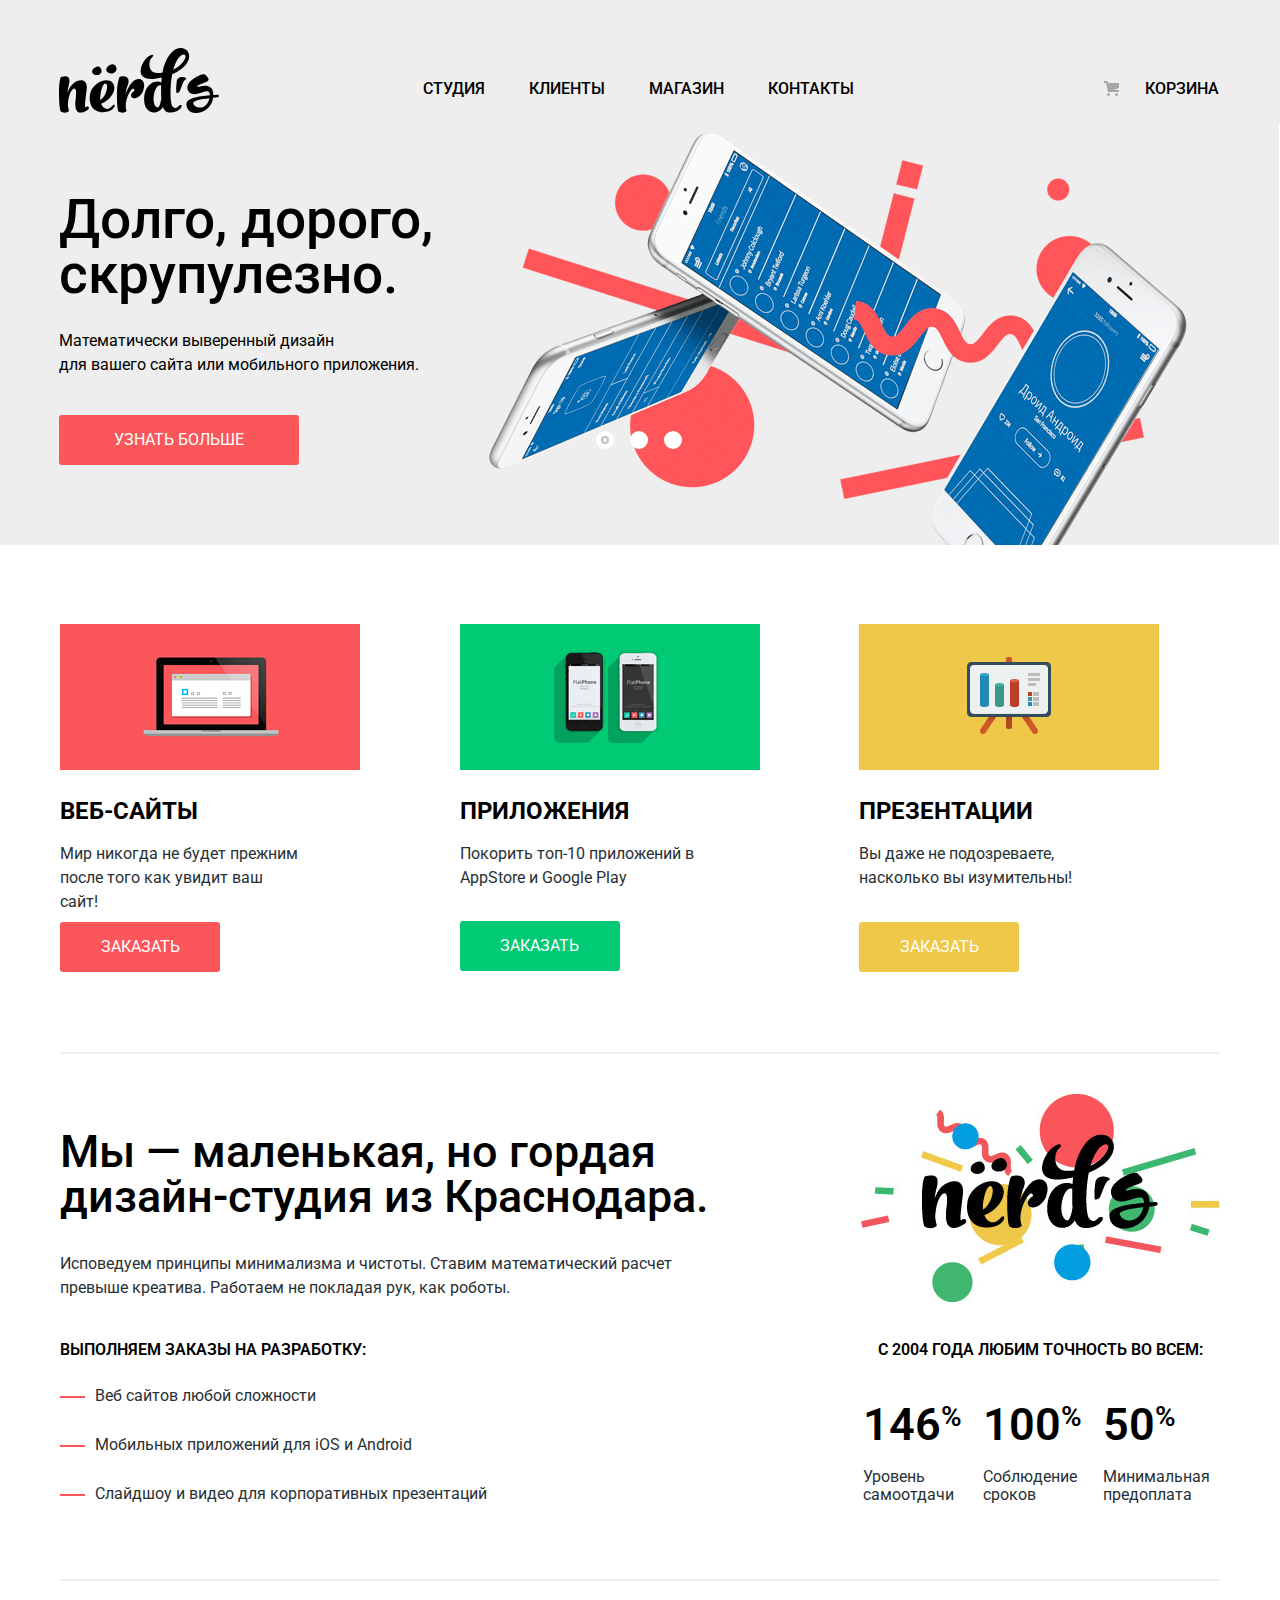
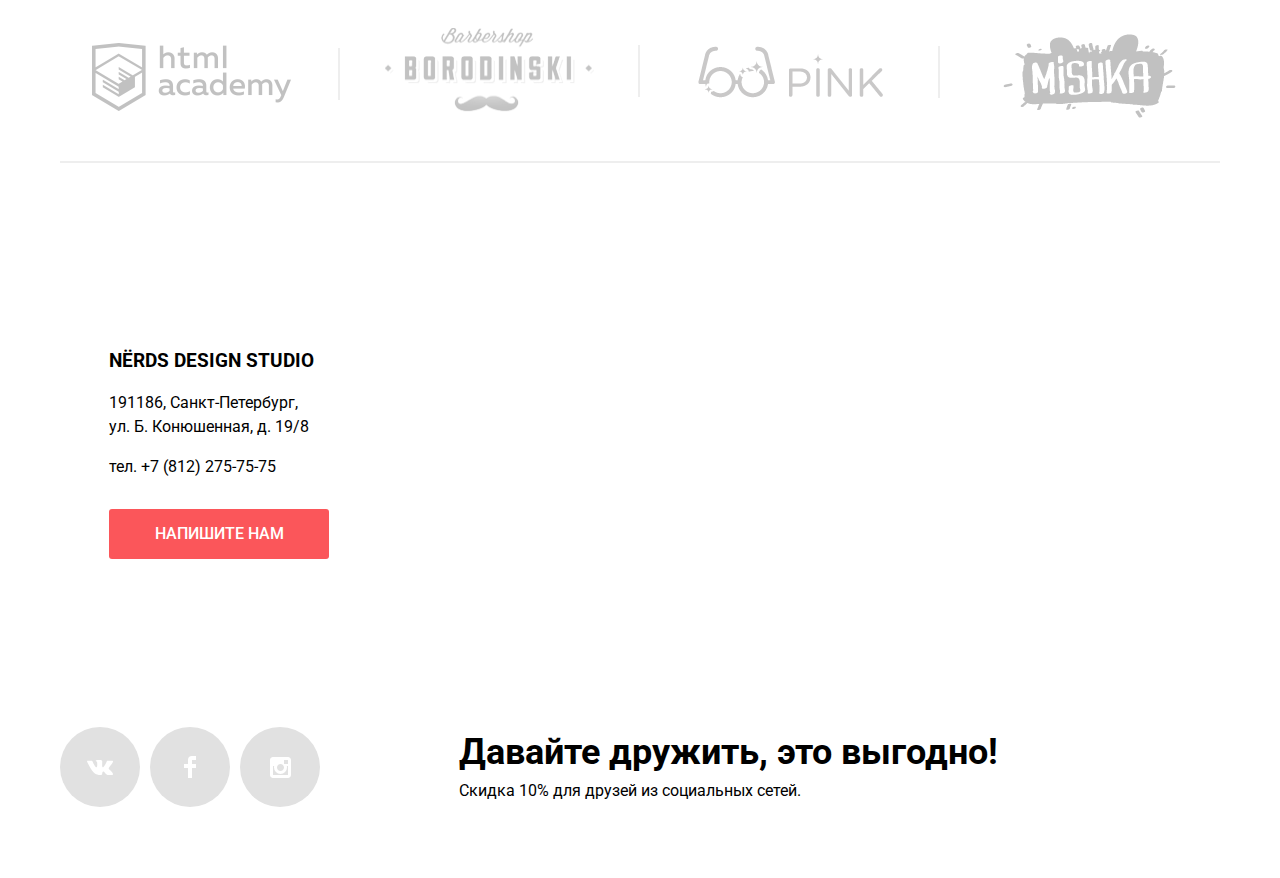
==== commit e4699491: "Личный проект: оживляем интерактивные элементы" ====
--- a/index.html
+++ b/index.html
@@ -126,10 +126,10 @@
       <section class="nerds-partners">
         <h2 class="visually-hidden">Партнеры</h2>
         <ul class="partners">
-          <li class="decor"><a href="https://htmlacademy.ru/intensive/htmlcss" class="main-partners"><img src="img/logo-1.png" width="199" height="60" alt="htmlacademy"></a></li>
-          <li class="decor"><a href="#" class="main-partners"><img src="img/logo-2.png" width="209" height="60" alt="borodinski"></a></li>
-          <li class="decor"><a href="#" class="main-partners"><img src="img/logo-3.png" width="185" height="60" alt="pink"></a></li>
-          <li><a href="#" class=" main-partners"><img src="img/logo-4.png" width="173" height="60" alt="mishka"></a></li>
+          <li class="decor"><a href="https://htmlacademy.ru/intensive/htmlcss" class="main-partners"><img src="img/logo-1.png" width="199" height="68" alt="htmlacademy"></a></li>
+          <li class="decor"><a href="#" class="main-partners"><img src="img/logo-2.png" width="209" height="87" alt="borodinski"></a></li>
+          <li class="decor"><a href="#" class="main-partners"><img src="img/logo-3.png" width="185" height="52" alt="pink"></a></li>
+          <li class="partners-mishka"><a href="#" class=" main-partners"><img src="img/logo-4.png" width="173" height="84" alt="mishka"></a></li>
         </ul>
       </section>
     </div>
--- a/css/min-style.css
+++ b/css/min-style.css
@@ -1 +1 @@
-body{margin:0;padding:0;font-family:'Roboto',Arial,sans-serif;font-size:16px;line-height:24px;font-weight:400;color:#000;background-color:#fff}a{text-decoration:none}.container{width:1160px;margin:0 auto;box-sizing:border-box}.visually-hidden{position:absolute;width:1px;height:1px;clip:rect(0,0,0,0)}.main-header{font-size:16px;line-height:30px;color:#000;background-color:#eee}.slider{position:relative;background-color:#eee}.slider-list{margin:0;padding:0;list-style:none}.slider-item{display:none;padding:78px 0 80px 0}.slider-item:nth-child(1){background-image:url(../img/slide1.png);background-repeat:no-repeat;background-position:93% 18px}.slider-item:nth-child(2){background-image:url(../img/slide2.png);background-repeat:no-repeat;background-position:100% 0}.slider-item:nth-child(3){background-image:url(../img/slide3.png);background-repeat:no-repeat;background-position:100% 20px}#product-1:checked~.slider-list .slider-item:nth-child(1){display:block}#product-2:checked~.slider-list .slider-item:nth-child(2){display:block}#product-3:checked~.slider-list .slider-item:nth-child(3){display:block}#product-1:checked~.slider-controls .slider-controls-item--1::before,#product-2:checked~.slider-controls .slider-controls-item--2::before,#product-3:checked~.slider-controls .slider-controls-item--3::before{content:"";position:absolute;left:50%;top:50%;z-index:2;width:4px;height:4px;margin:-4px;background-color:inherit;border:2px solid #c1c1c1;border-radius:50%}.slider-item h3{max-width:600px;margin:0;margin-bottom:27px;font-size:55px;line-height:55px;font-weight:500}.slider-item p{max-width:430px;margin:0;margin-bottom:38px}.slider-controls{position:absolute;left:50%;bottom:104px;z-index:100;width:160px;height:18px;text-align:center;font-size:0;transform:translateX(-50%)}.slider-controls label{position:relative;display:inline-block;width:18px;height:18px;padding:8px;vertical-align:top;border-radius:50%;cursor:pointer}.slider-controls label::after{content:"";position:absolute;top:8px;left:8px;z-index:1;width:18px;height:18px;background:#fff;border-radius:50%}.main-header-logo img:hover{opacity:.7}.main-header-logo img:active{opacity:.5}.main-navigation{display:flex;justify-content:space-between;align-items:center;font-size:16px;line-height:30px;width:1166px;margin:0 auto;color:#000}.menu-item{display:inline-block;position:relative;margin-right:50px;vertical-align:top}.active::before{content:"";position:absolute;background:#fb565a;height:2px;width:100%;bottom:-5px}.site-navigation,.user-navigation{margin:0;padding:0;list-style:none}.site-navigation a,.user-navigation a{font-weight:500;text-transform:uppercase;color:#000}.site-navigation a:hover,.user-navigation a:hover,.site-navigation a:focus,.user-navigation a:focus{font-weight:500;color:#fb565a}.site-navigation a:active,.user-navigation a:active{color:#bdbdbd}.product-list{list-style:none}.product-item{margin-top:80px;padding-bottom:80px;border-bottom:2px solid #eee}.product p{color:#283136;width:240px}.product h3{font-size:24px;line-height:30px;text-transform:uppercase}.button{display:block;padding:16px 0;width:160px;font-size:16px;line-height:18px;color:#fff;text-transform:uppercase;text-align:center;vertical-align:middle;text-decoration:none;border-radius:3px;border:none}.button-slider{display:block;width:240px;padding:16px 0;font-size:16px;line-height:18px;color:#fff;text-transform:uppercase;text-align:center;vertical-align:middle;text-decoration:none;background-color:#fb565a;border-radius:3px;border:none}.button-slider:hover,.button-slider:focus{background-color:#e74246}.button-slider:active{color:#e48789;background-color:#d7373b;box-shadow:0 3px rgba(0,0,0,.1) inset}.app{background-color:#00ca74;margin-top:40px}.web-site{background-color:#fb565a}.presentation{background-color:#efc84a;margin-top:40px}.web-site:hover{background-color:#e74246}.app:hover{background-color:#00bc6c}.presentation:hover{background-color:#eab534}.web-site:active{color:#df6b6d;background-color:#d7373b;box-shadow:0 3px rgba(0,0,0,.1) inset}.app:active{color:#44b77f;background-color:#00aa62;box-shadow:0 3px rgba(0,0,0,.1) inset}.presentation:active{color:#edc47f;background-color:#e5a722;box-shadow:0 3px rgba(0,0,0,.1) inset}.main-footer{background-color:#fff}.footer-social ul{list-style:none}.footer-slogan{margin:0;font-size:36px;line-height:36px;font-weight:700}.footer-discount{font-size:16px;line-height:22px;font-weight:400}.shop-patterns{font-size:55px;line-height:55px;font-weight:500;padding-top:80px;padding-bottom:115px;margin:0;text-align:center;background-color:#eee}.show{display:block;width:260px;padding:16px 0;font-size:16px;line-height:18px;font-weight:500;text-align:center;vertical-align:middle;color:#000;text-transform:uppercase;outline:none;background-color:#eee;border:none;border-radius:3px}.show:hover,.show:focus{background-color:#dfdfdf}.show:active{color:#b2b2b2;background-color:#d5d5d5;box-shadow:0 3px rgba(0,0,0,.1) inset}.catalog-columns fieldset{border:none}.filter-product legend{font-size:16px;line-height:20px;font-weight:400}.catalog-columns ul{list-style:none}.filter-item legend{font-size:18px;line-height:30px;font-weight:700;text-transform:uppercase}.range-filter legend{font-size:18px;line-height:30px;font-weight:700;text-transform:uppercase}.form-label{font-size:16px;line-height:20px;font-weight:400;color:#283136}.filter-input:disabled+label{color:#e9eaea;opacity:2}.filter-item{margin:0;padding:0;border:none}.range-filter{width:260px;margin-top:62px}.range-filter legend{margin-bottom:57px}.range-controls{position:relative;height:41px;margin-bottom:15px;padding-top:39px;padding-right:20px;padding-left:20px;background-color:#f1f1f1;border-radius:5px}.range-controls .scale{height:2px;background:#d7dcde}.range-controls .bar{width:70%;height:2px;background:#00ca74}.range-controls .toggle{position:absolute;top:31px;left:0;width:20px;height:23px;padding:0;background-image:url(../img/filter-button.svg);background-repeat:no-repeat;cursor:pointer}.range-controls .toggle-min{left:18px}.range-controls .toggle-max{left:160px}.price-controls{display:flex}.price-controls label{display:inline-block;width:50%;font-size:16px;text-transform:uppercase;vertical-align:top}.price-controls input{width:60px;padding:8px 10px;margin-left:10px;font-family:Roboto,Arial,sans-serif;font-size:16px;text-align:center;color:#283136;border:none;border-radius:5px;background:#f1f1f1}.max-price{text-align:right}.catalog{margin-left:20px;margin-right:20px}.catalog-list{list-style:none}.catalog-item h3{display:inline-block;font-size:18px;line-height:30px;font-weight:700;text-transform:uppercase;vertical-align:top}.catalog-item p{display:inline-block;font-size:16px;line-height:18px;color:#666;font-weight:400;vertical-align:top}.catalog-item-link{color:#000}.catalog-item-link:hover{color:#fb565a}.catalog-item-link:active{color:#cacaca}.filter-label{font-size:16px;line-height:22px;font-weight:400}.product-list{display:flex;justify-content:space-between;margin:0;padding:0;list-style:none}.main-footer{display:flex;padding:60px 0}.social-text{width:555px}.social-button{display:flex;align-items:center;justify-content:center;width:80px;height:80px;background-color:#e1e1e1;border-radius:50%}.social-button:hover{background-color:#e74246}.social-button:active path{fill:#e37376;background-color:#d7373b}.footer-social{width:265px;margin:0;margin-right:139px}.footer-social ul{display:flex;flex-wrap:wrap;justify-content:space-between;width:260px;height:80px;margin:0 120px 0 0;padding:0;list-style:none}.catalog{width:775px;margin-left:auto}.catalog-columns{display:flex;justify-content:space-between}.catalog-item::before{content:"";position:absolute;width:360px;height:40px;border-top-left-radius:3px;border-top-right-radius:3px;background-color:#eee;top:-39px}.catalog-list{display:flex;flex-wrap:wrap;width:760px;margin-top:65px;margin-bottom:0}.catalog-item:nth-child(2n){margin-right:0}.pagination-list{display:flex;padding:0;margin:0;margin-bottom:25px;list-style:none}.sort{display:flex;padding:0;margin:0;list-style:none}.user-navigation .basket-button{position:relative;padding-left:50px}.basket-button::before{content:"";position:absolute;top:2px;left:23px;width:15px;height:15px;background-image:url(../img/cart-icon.svg);background-repeat:no-repeat;background-position:0 0}.information-company{display:flex;justify-content:space-between;padding-top:30px;padding-bottom:80px;border-bottom:2px solid #eee}.tagline{padding:0;padding-top:45px;margin:0;font-size:45px;line-height:45px;font-weight:500}.tasks{width:660px;padding:0;margin-bottom:38px;font-size:16px;line-height:24px;font-weight:400;color:#283136}.information h3{font-size:16px;line-height:24px;font-weight:600;text-transform:uppercase;padding:0;margin-bottom:25px}.information-list{list-style:none}.information-list li{position:relative;font-size:16px;line-height:24px;font-weight:400;color:#283136;padding-bottom:25px}.information-list li::before{content:"";top:12px;left:-35px;position:absolute;width:25px;height:2px;background-color:#fb565a}.table-title{display:block;font-size:16px;line-height:24px;font-weight:600;text-align:center;text-transform:uppercase;margin-top:25px}.statistics-table{margin-top:40px}.table-row th{font-size:45px;line-height:10px;padding-top:10px;padding-bottom:30px;padding-right:15px;font-weight:600;text-align:left;color:#000}.table-row sup{font-size:28px}.table-row td{font-size:16px;line-height:18px;font-weight:400;color:#283136}.partners{display:flex;flex-wrap:wrap;justify-content:space-between;align-items:center;list-style:none}.nerds-partners{padding-top:47px;padding-bottom:50px;margin-bottom:81px;border-bottom:2px solid #eee}.main-partners{opacity:.24}.main-partners:hover{opacity:1}.main-partners:active{opacity:.1}.partners li{position:relative}.decor::after{content:"";position:absolute;width:2px;height:52px;top:5px;right:-49px;background-color:#eee}.filter{margin-top:61px}.filter legend{margin-bottom:26px}.filter fieldset{padding:0;margin:0;margin-bottom:30px;border:none}.filter fieldset:first-child{margin-bottom:22px}.filter ul{padding:0;margin:0;list-style:none;line-height:18px}.filter-option{margin-bottom:19px;padding-left:45px}.filter-option label{position:relative;display:block;cursor:pointer;user-select:none}.filter-input-checkbox+label::before{content:"";position:absolute;top:0;left:-42px;width:27px;height:25px;background-image:url(../img/checkbox-off.svg);background-repeat:no-repeat;background-position:0 0;opacity:.4}input[type=checkbox]:checked+label::before{content:"";width:27px;height:23px;top:0;left:-42px;position:absolute;background-image:url(../img/checkbox-on.svg)}input[type=radio]:checked+label::before{content:"";width:27px;height:25px;top:0;left:-42px;position:absolute;background-image:url(../img/radio-on.svg)}.filter-label-radio::before{content:"";position:absolute;top:0;left:-42px;width:27px;height:25px;background-image:url(../img/radio-off.svg);background-repeat:no-repeat;background-position:0 0;opacity:.4}.filter-label-radio:hover::before,.filter-label-check:hover::before,.filter-label-radio:focus::before,.filter-label-check:focus::before{opacity:1}.button-buy{display:inline-block;width:200px;padding:16px 0;font-size:16px;line-height:18px;font-weight:500;text-align:center;vertical-align:middle;color:#fff;text-transform:uppercase;background-color:#fb565a;border:none;border-radius:3px}.button-buy:hover,.button-buy:focus{background-color:#e74246}.button-buy:active{color:#fff;background-color:#d7373b;box-shadow:0 3px rgba(0,0,0,.1) inset}.catalog-sort{margin-top:60px;margin-bottom:90px;margin-left:40px}.sort{display:inline-block;margin:0;padding:0;list-style:none;border:0;text-transform:uppercase;vertical-align:middle}.catalog-sort-title{display:inline-block;font-size:18px;line-height:18px;font-weight:700;margin-right:240px;margin-top:5px;text-transform:uppercase;vertical-align:middle}.catalog-sort-item{display:inline-block;font-size:14px;line-height:18px;margin-left:18px;vertical-align:middle}.catalog-toggle-list{display:inline-block;margin-left:37px;vertical-align:top}.catalog-toggle-list a:hover{opacity:.6}.catalog-toggle-list a:active{opacity:1}.catalog-toggle{display:inline-block;cursor:pointer;vertical-align:top}.catalog-toggle{opacity:.1}.catalog-toggle-down{width:11px;height:10px;margin-right:10px}.catalog-toggle-up{width:11px;height:10px}.catalog-sort-item{font-size:14px;line-height:18px;font-weight:400;color:#000}.catalog-sort-item a{color:#000;opacity:.3;text-decoration:none}.catalog-sort-item a:hover{opacity:.6}.catalog-sort-item a:active{opacity:1}.item-active a{color:#000;opacity:1}.catalog-item{width:360px;min-height:575px;margin-right:40px;margin-bottom:80px;position:relative}.catalog-item:hover{box-shadow:0 7px 9px -3px #cfcfcf}.catalog-item:hover .catalog-hover{display:block}.catalog-item:hover::before{background-image:url(../img/browser.svg)}.catalog-item:nth-child(2n){margin-right:0}.catalog-item::before{content:"";position:absolute;width:360px;height:40px;border-top-left-radius:3px;border-top-right-radius:3px;background-color:#eee;top:-39px}.catalog-item::after{content:"";position:absolute;width:14px;height:14px;border-radius:50%;background-color:#fff;left:39px;top:-26px;box-shadow:23px 0 0 0 #ffffff,-23px 0 0 0 #fff}.catalog-hover{position:absolute;min-width:360px;min-height:235px;background-color:#eee;box-sizing:border-box;z-index:10;bottom:0;display:none}.catalog-hover-wrp{display:block;margin:0 auto;text-align:center;width:230px}.pagination-list{margin-left:40px;margin-bottom:60px}.pagination-link{display:inline-block;box-sizing:border-box;vertical-align:top;height:50px;text-decoration:none;color:#2e2e2e;font-size:16px;line-height:18px;font-weight:500;padding:16px 21px;background-color:#eee;border-radius:5%;margin-right:6px}.pagination-curent{background-color:#fff;border:2px solid #eee;box-sizing:border-box}.pagination-link:hover{background-color:#dfdfdf}.pagination-link:active{color:#959595;background-color:#d5d5d5;box-shadow:0 3px 0 0 #bfbfbf inset}.pagination-next{width:260px;text-transform:uppercase;text-align:center;vertical-align:middle}.button-adress{display:block;width:200px;padding:16px 0;margin-top:35px;font-size:16px;line-height:18px;font-weight:500;text-align:center;vertical-align:middle;color:#fff;text-decoration:none;text-transform:uppercase;background-color:#fb565a;border:none;border-radius:3px}@keyframes bounce{0%{transform:translateX(-2000px)}70%{transform:translateX(30px)}90%{transform:translateX(-10px)}100%{transform:translateX(0)}}@keyframes shake{0%,100%{transform:translateX(0)}10%,30%,50%,70%,90%{transform:translateX(-10px)}20%,40%,60%,80%{transform:translateX(10px)}}.modal{position:fixed;z-index:100;top:50%;left:50%;margin-left:-480px;margin-top:-300px;padding-bottom:85px;box-sizing:border-box;width:960px;height:590px;background-color:#fff;box-shadow:0 20px 40px 0 rgba(0,1,1,.75);display:none}.modal input:hover,.modal textarea:hover{border-color:#b4b9bb}.modal-text{font-size:16px;line-height:18px;font-weight:600;color:#000}.modal-show{display:block;animation:bounce 0.6s}.modal-error{animation:shake 0.6s}.modal-wrp{padding-top:70px;padding-bottom:84px;padding-left:100px;padding-right:100px}.modal-title{position:relative;font-size:45px;line-height:45px;font-weight:600;top:-4px}.modal-form{display:flex;justify-content:space-between;flex-wrap:wrap;align-content:flex-start;margin-top:36px}.modal-text-message{position:relative;margin-top:32px}.modal-message{width:760px;height:115px}.modal-text-message textarea{width:756px;box-sizing:border-box;margin-top:10px;margin-left:3px;margin-bottom:14px;padding:8px 12px;border:2px solid #d7dcde}.modal-input,.modal-message{display:inline-block;box-sizing:border-box;font-family:'Roboto',Arial,sans-serif;font-size:16px;line-height:18px;font-weight:400;color:#444;padding:15px;margin-top:10px;vertical-align:top;border:2px solid #d7dcde;border-radius:5px;width:360px;outline:none}.modal-input:focus,.modal-message:focus{color:#000;border:2px solid #000}.modal-input:invalid,.modal-message:invalid{box-shadow:none;color:#e74246;border:2px solid #e74246}.modal-text{display:inline-block;width:360px;vertical-align:top}.modal-text-comment{position:relative;margin-top:30px}.modal-comment{width:760px;height:115px}.btn{position:absolute;bottom:84px;left:100px;background-color:#fb565a;width:260px;border:0;display:block;box-sizing:border-box;font-size:16px;line-height:18px;text-decoration:none;text-transform:uppercase;color:#fff;padding-top:17px;padding-bottom:17px;text-align:center;vertical-align:middle;border-radius:5px}.btn:hover{background-color:#e74246}.btn:active{color:#e48789;background-color:#d7373b;box-shadow:0 3px rgba(0,0,0,.1) inset}.modal-close{position:absolute;top:80px;right:90px;width:21px;height:21px;cursor:pointer;border:0;background:none;background-image:url(../img/close-cross.svg);opacity:.3}.modal-close:hover{opacity:1}.modal-close:active{opacity:.1}.container-map{width:100%;margin:0 auto;box-sizing:border-box}.adress{position:absolute;top:-375px;min-width:320px;min-height:308px;background:#fff;box-sizing:border-box;display:block;z-index:30;padding:40px 50px}.adress-catalog{position:absolute;top:-370px;min-width:320px;min-height:308px;background:#fff;box-sizing:border-box;display:block;z-index:30;padding:40px 50px}.information{width:700px}.statistics{width:360px}.map iframe{position:relative;border:none;width:100%}.container-contacts{position:relative;width:1160px;margin:0 auto}.phone{color:#000}.contacts{width:210px}.cart-1{width:210px}.cart-2{width:230px}.cart-4{width:200px}+body{margin:0;padding:0;font-family:'Roboto',Arial,sans-serif;font-size:16px;line-height:24px;font-weight:400;color:#000;background-color:#fff}a{text-decoration:none}.container{width:1160px;margin:0 auto;box-sizing:border-box}.visually-hidden{position:absolute;width:1px;height:1px;clip:rect(0,0,0,0)}.main-header{font-size:16px;line-height:30px;color:#000;background-color:#eee}.slider{position:relative;bottom:9px;right:1px;background-color:#eee}.slider-list{margin:0;padding:0;list-style:none}.slider-item{display:none;padding:78px 0 80px 0}.slider-item:nth-child(1){background-image:url(../img/slide1.png);background-repeat:no-repeat;background-position:93% 18px}.slider-item:nth-child(2){background-image:url(../img/slide2.png);background-repeat:no-repeat;background-position:100% 0}.slider-item:nth-child(3){background-image:url(../img/slide3.png);background-repeat:no-repeat;background-position:100% 20px}#product-1:checked~.slider-list .slider-item:nth-child(1){display:block}#product-2:checked~.slider-list .slider-item:nth-child(2){display:block}#product-3:checked~.slider-list .slider-item:nth-child(3){display:block}#product-1:checked~.slider-controls .slider-controls-item--1::before,#product-2:checked~.slider-controls .slider-controls-item--2::before,#product-3:checked~.slider-controls .slider-controls-item--3::before{content:"";position:absolute;left:50%;top:50%;z-index:2;width:4px;height:4px;margin:-4px;background-color:inherit;border:2px solid #c1c1c1;border-radius:50%}.slider-item h3{max-width:600px;margin:0;margin-bottom:27px;font-size:55px;line-height:55px;font-weight:500}.slider-item p{max-width:430px;margin:0;margin-bottom:38px}.slider-controls{position:absolute;left:50%;bottom:104px;z-index:100;width:160px;height:18px;text-align:center;font-size:0;transform:translateX(-50%)}.slider-controls label{position:relative;display:inline-block;width:18px;height:18px;padding:8px;vertical-align:top;border-radius:50%;cursor:pointer}.slider-controls label::after{content:"";position:absolute;top:8px;left:8px;z-index:1;width:18px;height:18px;background:#fff;border-radius:50%}.main-header-logo img:hover{opacity:.7}.main-header-logo img:active{opacity:.5}.main-navigation{display:flex;justify-content:space-between;align-items:center;font-size:16px;line-height:30px;width:1166px;margin:0 auto;padding-top:48px;padding-left:4px;color:#000}.menu-item{display:inline-block;position:relative;padding-left:40px;vertical-align:top}.active::before{content:"";position:absolute;background:#fb565a;height:2px;width:66%;bottom:-5px}.site-navigation,.user-navigation{margin-top:22px;margin-right:30px;list-style:none}.menu-item:first-child{padding-left:30px}.site-navigation a,.user-navigation a{font-weight:500;text-transform:uppercase;color:#000}.site-navigation a:hover,.user-navigation a:hover,.site-navigation a:focus,.user-navigation a:focus{font-weight:500;color:#fb565a}.site-navigation a:active,.user-navigation a:active{color:#bdbdbd}.product-list{list-style:none}.product-item{margin-top:70px;padding-bottom:80px;border-bottom:2px solid #eee}.product p{color:#283136;width:240px;margin-bottom:8px}.product h3{font-size:24px;line-height:30px;text-transform:uppercase;max-width:300px;margin-top:19px;margin-bottom:7px}.product:nth-child(3){margin-right:61px}.button{display:block;padding:16px 0;width:160px;font-size:16px;line-height:18px;color:#fff;text-transform:uppercase;text-align:center;vertical-align:middle;text-decoration:none;border-radius:3px;border:none}.button-slider{display:block;width:240px;padding:16px 0;font-size:16px;line-height:18px;color:#fff;text-transform:uppercase;text-align:center;vertical-align:middle;text-decoration:none;background-color:#fb565a;border-radius:3px;border:none}.button-slider:hover,.button-slider:focus{background-color:#e74246}.button-slider:active{color:#e48789;background-color:#d7373b;box-shadow:0 3px rgba(0,0,0,.1) inset}.app{background-color:#00ca74;margin-top:31px}.web-site{background-color:#fb565a}.presentation{background-color:#efc84a;margin-top:32px}.web-site:hover{background-color:#e74246}.app:hover{background-color:#00bc6c}.presentation:hover{background-color:#eab534}.web-site:active{color:#df6b6d;background-color:#d7373b;box-shadow:0 3px rgba(0,0,0,.1) inset}.app:active{color:#44b77f;background-color:#00aa62;box-shadow:0 3px rgba(0,0,0,.1) inset}.presentation:active{color:#edc47f;background-color:#e5a722;box-shadow:0 3px rgba(0,0,0,.1) inset}.main-footer{background-color:#fff}.footer-social ul{list-style:none}.footer-slogan{margin:0;margin-top:7px;font-size:36px;line-height:36px;font-weight:700}.footer-discount{font-size:16px;line-height:22px;font-weight:400;margin-top:10px}.shop-patterns{font-size:55px;line-height:55px;font-weight:500;padding-top:69px;padding-right:5px;padding-bottom:108px;margin:0;text-align:center;background-color:#eee}.show{display:block;width:260px;padding:17px 0;font-size:16px;line-height:18px;font-weight:500;text-align:center;vertical-align:middle;color:#000;text-transform:uppercase;outline:none;background-color:#eee;border:none;border-radius:3px}.show:hover,.show:focus{background-color:#dfdfdf}.show:active{color:#b2b2b2;background-color:#d5d5d5;box-shadow:0 3px rgba(0,0,0,.1) inset}.catalog-columns fieldset{border:none}.filter-product legend{font-size:16px;line-height:20px;font-weight:400}.catalog-columns ul{list-style:none}.filter-item legend{font-size:18px;line-height:30px;font-weight:700;text-transform:uppercase}.range-filter legend{margin-bottom:48px;font-size:18px;line-height:30px;font-weight:700;text-transform:uppercase}.form-label{font-size:16px;line-height:20px;font-weight:400;color:#283136}.filter-input:disabled+label{color:#e9eaea;opacity:2}.filter-item{margin:0;padding:0;border:none}.range-filter{width:260px;margin-top:62px}.range-controls{position:relative;height:41px;margin-bottom:15px;padding-top:39px;padding-right:20px;padding-left:20px;background-color:#f1f1f1;border-radius:5px}.range-controls .scale{height:2px;background:#d7dcde}.range-controls .bar{width:70%;height:2px;background:#00ca74}.range-controls .toggle{position:absolute;top:31px;left:0;width:20px;height:23px;padding:0;background-image:url(../img/filter-button.svg);background-repeat:no-repeat;cursor:pointer}.range-controls .toggle-min{left:18px}.range-controls .toggle-max{left:160px}.price-controls{display:flex;padding-top:3px}.price-controls label{display:inline-block;width:50%;font-size:16px;text-transform:uppercase;vertical-align:top}.price-controls input{width:60px;padding:8px 10px;margin-left:10px;font-family:Roboto,Arial,sans-serif;font-size:16px;text-align:center;color:#283136;border:none;border-radius:5px;background:#f1f1f1}.max-price{text-align:right}.catalog{margin-left:20px;margin-right:20px}.catalog-item h3{display:inline-block;font-size:18px;line-height:30px;font-weight:700;text-transform:uppercase;vertical-align:top}.catalog-item p{display:inline-block;font-size:16px;line-height:18px;color:#666;font-weight:400;vertical-align:top}.catalog-item-link{color:#000}.catalog-item-link:hover{color:#fb565a}.catalog-item-link:active{color:#cacaca}.filter-label{font-size:16px;line-height:22px;font-weight:400}.product-list{display:flex;justify-content:space-between;margin:0;padding:0;list-style:none}.main-footer{display:flex;padding:60px 0}.social-text{width:555px}.social-button{display:flex;align-items:center;justify-content:center;width:80px;height:80px;background-color:#e1e1e1;border-radius:50%}.social-button:hover{background-color:#e74246}.social-button:active path{fill:#e37376;background-color:#d7373b}.footer-social{width:265px;margin:0;margin-right:134px}.footer-social ul{display:flex;flex-wrap:wrap;justify-content:space-between;width:260px;height:80px;margin:0 120px 0 0;padding:0;list-style:none}.catalog{width:775px;margin-left:auto}.catalog-columns{display:flex;justify-content:space-between}.catalog-item::before{content:"";position:absolute;width:360px;height:40px;border-top-left-radius:3px;border-top-right-radius:3px;background-color:#eee;top:-39px}.catalog-list{display:flex;flex-wrap:wrap;width:760px;margin-top:65px;margin-bottom:0;padding-top:2px;padding-left:34px;list-style:none}.catalog-item:nth-child(2n){margin-right:0}.pagination-list{display:flex;padding:0;margin:0;margin-bottom:25px;list-style:none}.user-navigation .basket-button{position:relative;padding-left:64px;left:24px}.basket-button::before{content:"";position:absolute;top:2px;left:23px;width:15px;height:15px;background-image:url(../img/cart-icon.svg);background-repeat:no-repeat;background-position:0 0}.information-company{display:flex;justify-content:space-between;padding-top:30px;padding-bottom:30px;border-bottom:2px solid #eee}.tagline{padding:0;padding-top:45px;margin:0;margin-bottom:33px;font-size:45px;line-height:45px;font-weight:500}.tasks{width:660px;padding:0;margin-bottom:38px;font-size:16px;line-height:24px;font-weight:400;color:#283136}.information h3{font-size:16px;line-height:24px;font-weight:600;text-transform:uppercase;padding:0;margin-bottom:24px}.information-list{list-style:none}.information-list li{position:relative;right:5px;bottom:2px;font-size:16px;line-height:24px;font-weight:400;color:#283136;padding-bottom:25px}.information-list li::before{content:"";top:12px;left:-35px;position:absolute;width:25px;height:2px;background-color:#fb565a}.table-title{display:block;font-size:16px;line-height:24px;font-weight:600;text-align:center;text-transform:uppercase;margin-top:29px}.statistics-table{margin-top:46px;max-width:360px}.table-row th{font-size:45px;line-height:10px;padding-top:10px;padding-bottom:30px;padding-right:15px;font-weight:600;text-align:left;color:#000}.table-row sup{font-size:28px}.table-row td{font-size:16px;line-height:18px;font-weight:400;color:#283136;padding-top:5px}.partners{display:flex;flex-wrap:wrap;justify-content:space-between;align-items:center;list-style:none}.nerds-partners{padding-top:47px;padding-bottom:7px;margin-bottom:81px;border-bottom:2px solid #eee}.main-partners{opacity:.24}.main-partners:hover{opacity:1}.main-partners:active{opacity:.1}.partners li{position:relative;right:8px;bottom:11px}.decor:nth-child(2){right:32px;bottom:16px}.decor:nth-child(2)::after{top:17px;left:253px}.decor:nth-child(3){right:46px;bottom:16px}.decor:nth-child(3)::after{top:0;left:240px}.partners-mishka:nth-child(4){right:44px;bottom:12px}.decor::after{content:"";position:absolute;width:2px;height:52px;top:5px;right:-49px;background-color:#eee}.filter{margin-top:54px}.filter-options{margin-bottom:10px}.filter-grid{margin-bottom:10px}.filter fieldset{padding:0;margin:0;margin-top:34px;margin-bottom:34px;border:none}.filter fieldset:first-child{padding-bottom:22px}.filter ul{padding:0;margin:0;padding-top:2px;list-style:none;line-height:18px}.filter-option{margin-bottom:19px;padding-left:45px}.filter-option label{position:relative;display:block;top:3px;right:10px;cursor:pointer;user-select:none}.filter-input-checkbox+label::before{content:"";position:absolute;top:-2px;left:-36px;width:27px;height:25px;background-image:url(../img/checkbox-off.svg);background-repeat:no-repeat;background-position:0 0;opacity:.4}input[type=checkbox]:checked+label::before{content:"";width:27px;height:23px;top:-3px;left:-35px;position:absolute;background-image:url(../img/checkbox-on.svg)}input[type=radio]:checked+label::before{content:"";width:27px;height:25px;top:-3px;left:-35px;position:absolute;background-image:url(../img/radio-on.svg)}.filter-label-radio::before{content:"";position:absolute;top:-2px;left:-35px;width:27px;height:25px;background-image:url(../img/radio-off.svg);background-repeat:no-repeat;background-position:0 0;opacity:.4}.filter-label-radio:hover::before,.filter-label-check:hover::before,.filter-label-radio:focus::before,.filter-label-check:focus::before{opacity:1}.button-buy{display:inline-block;width:200px;padding:16px 0;font-size:16px;line-height:18px;font-weight:500;text-align:center;vertical-align:middle;color:#fff;text-transform:uppercase;background-color:#fb565a;border:none;border-radius:3px}.button-buy:hover,.button-buy:focus{background-color:#e74246}.button-buy:active{color:#fff;background-color:#d7373b;box-shadow:0 3px rgba(0,0,0,.1) inset}.catalog-sort{margin-top:52px;margin-bottom:90px;margin-left:36px}.sort{display:inline-block;margin:0;padding:0;list-style:none;border:0;text-transform:uppercase;vertical-align:middle}.catalog-sort-title{display:inline-block;font-size:18px;line-height:18px;font-weight:700;margin-right:245px;margin-top:5px;text-transform:uppercase;vertical-align:middle}.catalog-sort-item{display:inline-block;font-size:14px;line-height:18px;font-weight:400;color:#000;margin-top:9px;margin-left:18px;vertical-align:middle}.catalog-toggle-list{display:inline-block;position:relative;top:4px;left:52px;vertical-align:top}.catalog-toggle-list a:hover{opacity:.6}.catalog-toggle-list a:active{opacity:1}.catalog-toggle{display:inline-block;cursor:pointer;vertical-align:top}.catalog-toggle{opacity:.1}.catalog-toggle-down{width:11px;height:10px;margin-right:14px}.catalog-toggle-up{width:11px;height:10px}.catalog-sort-item a{color:#000;opacity:.3;text-decoration:none}.catalog-sort-item a:hover{opacity:.6}.catalog-sort-item a:active{opacity:1}.item-active a{color:#000;opacity:1}.catalog-item{position:relative;width:360px;min-height:575px;margin-right:40px;margin-bottom:63px}.catalog-item:hover{box-shadow:0 7px 9px -3px #cfcfcf}.catalog-item:hover .catalog-hover{display:block}.catalog-item:hover::before{background-image:url(../img/browser.svg)}.catalog-item::before{content:"";position:absolute;width:360px;height:40px;border-top-left-radius:3px;border-top-right-radius:3px;background-color:#eee;top:-39px}.catalog-item::after{content:"";position:absolute;width:14px;height:14px;border-radius:50%;background-color:#fff;left:39px;top:-26px;box-shadow:23px 0 0 0 #ffffff,-23px 0 0 0 #fff}.catalog-hover{position:absolute;min-width:360px;min-height:235px;background-color:#eee;box-sizing:border-box;z-index:10;bottom:0;display:none}.catalog-hover-wrp{display:block;width:230px;max-height:533px;margin:0 auto;padding-bottom:43px;text-align:center;overflow-y:auto}.pagination-list{margin-left:31px;margin-bottom:60px}.pagination-link{display:inline-block;box-sizing:border-box;vertical-align:top;height:50px;text-decoration:none;color:#2e2e2e;font-size:16px;line-height:18px;font-weight:500;padding:16px 21px;background-color:#eee;border-radius:5%;margin-right:8px}.pagination-curent{background-color:#fff;border:2px solid #eee;box-sizing:border-box}.pagination-link:hover{background-color:#dfdfdf}.pagination-link:active{color:#959595;background-color:#d5d5d5;box-shadow:0 3px 0 0 #bfbfbf inset}.pagination-next{width:260px;text-transform:uppercase;text-align:center;vertical-align:middle}.button-adress{display:block;width:200px;padding:16px 10px;margin-top:30px;font-size:16px;line-height:18px;font-weight:500;text-align:center;vertical-align:middle;color:#fff;text-decoration:none;text-transform:uppercase;background-color:#fb565a;border:none;border-radius:3px}@keyframes bounce{0%{transform:translateX(-2000px)}70%{transform:translateX(30px)}90%{transform:translateX(-10px)}100%{transform:translateX(0)}}@keyframes shake{0%,100%{transform:translateX(0)}10%,30%,50%,70%,90%{transform:translateX(-10px)}20%,40%,60%,80%{transform:translateX(10px)}}.modal{position:fixed;z-index:100;top:50%;left:50%;margin-left:-480px;margin-top:-300px;padding-bottom:85px;box-sizing:border-box;width:960px;height:590px;background-color:#fff;box-shadow:0 20px 40px 0 rgba(0,1,1,.75);display:none}.modal input:hover,.modal textarea:hover{border-color:#b4b9bb}.modal-text{font-size:16px;line-height:18px;font-weight:600;color:#000}.modal-show{display:block;animation:bounce 0.6s}.modal-error{animation:shake 0.6s}.modal-wrp{padding-top:70px;padding-bottom:84px;padding-left:100px;padding-right:100px}.modal-title{position:relative;font-size:45px;line-height:45px;font-weight:600;top:-4px}.modal-form{display:flex;justify-content:space-between;flex-wrap:wrap;align-content:flex-start;margin-top:36px}.modal-text-message{position:relative;margin-top:32px}.modal-message{width:760px;height:115px}.modal-text-message textarea{width:756px;box-sizing:border-box;margin-top:10px;margin-left:3px;margin-bottom:14px;padding:8px 12px;border:2px solid #d7dcde}.modal-input,.modal-message{display:inline-block;box-sizing:border-box;font-family:'Roboto',Arial,sans-serif;font-size:16px;line-height:18px;font-weight:400;color:#444;padding:15px;margin-top:10px;vertical-align:top;border:2px solid #d7dcde;border-radius:5px;width:360px;outline:none}.modal-input:focus,.modal-message:focus{color:#000;border:2px solid #000}.modal-input:invalid,.modal-message:invalid{box-shadow:none;color:#e74246;border:2px solid #e74246}.modal-text{display:inline-block;width:360px;vertical-align:top}.modal-text-comment{position:relative;margin-top:30px}.modal-comment{width:760px;height:115px}.btn{position:absolute;bottom:84px;left:100px;background-color:#fb565a;width:260px;border:0;display:block;box-sizing:border-box;font-size:16px;line-height:18px;text-decoration:none;text-transform:uppercase;color:#fff;padding-top:17px;padding-bottom:17px;text-align:center;vertical-align:middle;border-radius:5px}.btn:hover{background-color:#e74246}.btn:active{color:#e48789;background-color:#d7373b;box-shadow:0 3px rgba(0,0,0,.1) inset}.modal-close{position:absolute;top:80px;right:90px;width:21px;height:21px;cursor:pointer;border:0;background:none;background-image:url(../img/close-cross.svg);opacity:.3}.modal-close:hover{opacity:1}.modal-close:active{opacity:.1}.container-map{width:100%;margin:0 auto;box-sizing:border-box}.adress{position:absolute;top:-372px;max-width:318px;min-height:308px;background:#fff;box-sizing:border-box;display:block;z-index:30;padding:35px 49px}.adress-catalog{position:absolute;top:-372px;max-width:318px;min-height:308px;background:#fff;box-sizing:border-box;display:block;z-index:30;padding:33px 49px}.information{width:700px}.statistics{width:360px;margin-top:10px}.map iframe{position:relative;border:none;width:100%}.container-contacts{position:relative;width:1160px;margin:0 auto}.phone{color:#000}.contacts{width:210px}.cart-1{width:210px}.cart-2{width:230px}.cart-4{width:200px}.main-logo img{margin-top:10px}